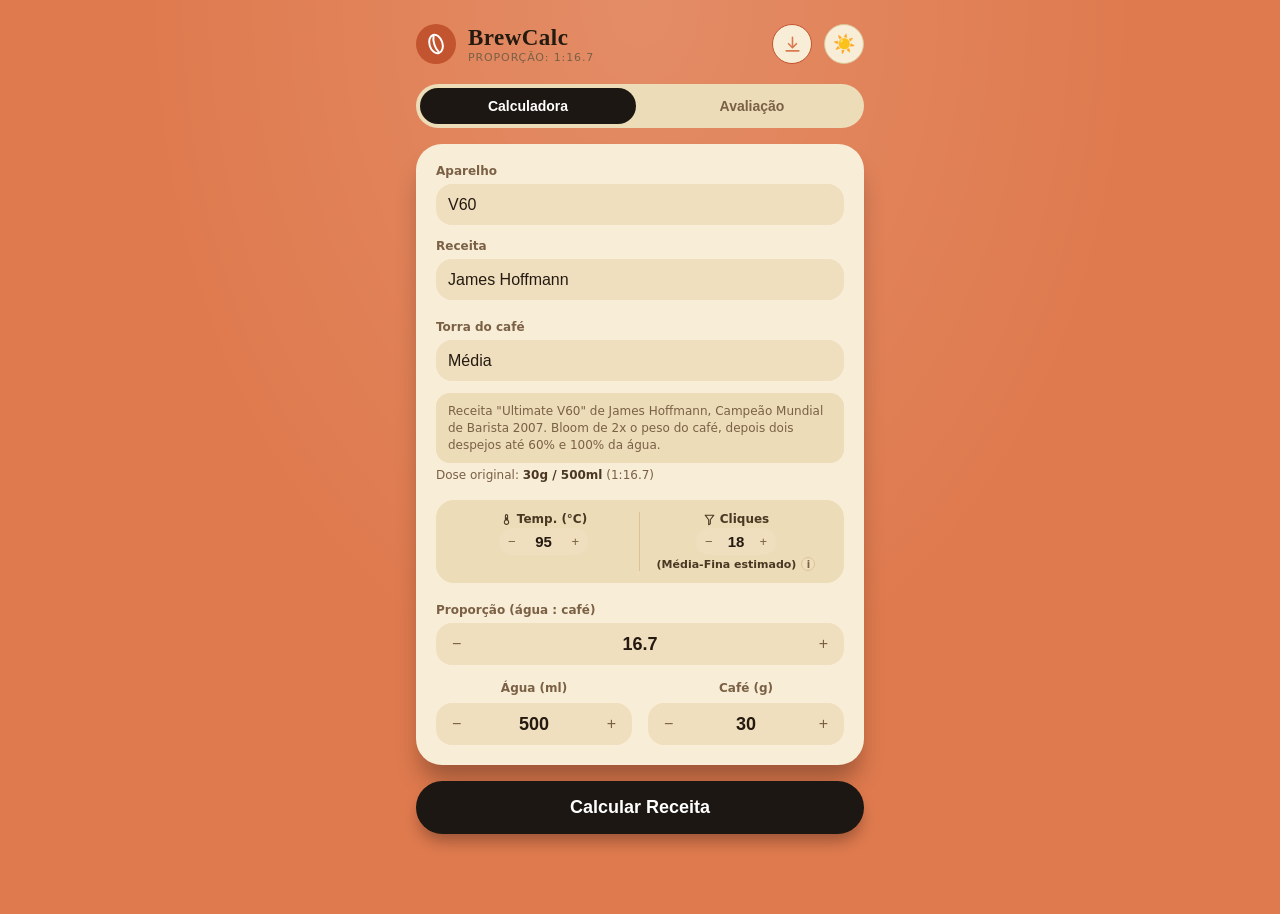
==== index.html @ 70222e9b "fix: restaura meta opcional e amplia a capacidade do QR - Meta em gramas volta a ser opcional nos pa" ====
<!DOCTYPE html>
<html lang="pt-BR">
<head>
    <meta charset="UTF-8">
    <meta name="viewport" content="width=device-width, initial-scale=1.0">
    <meta name="description" content="BrewCalc — calculadora de receitas de café coado com métodos e receitas de baristas campeões mundiais (V60, Chemex, Kalita Wave, Origami, Prensa Francesa, AeroPress).">
    <meta name="theme-color" content="#1b1410" id="theme-color-meta">
    <link rel="icon" href="data:image/svg+xml,%3Csvg xmlns='http://www.w3.org/2000/svg' viewBox='0 0 64 64'%3E%3Crect width='64' height='64' rx='14' fill='%232a1f18'/%3E%3Cg transform='rotate(-18 32 32)'%3E%3Cellipse cx='32' cy='32' rx='17' ry='25' fill='%23d9a441'/%3E%3Cpath d='M32 10c-6 9-6 33 0 44' stroke='%232a1f18' stroke-width='5' fill='none' stroke-linecap='round'/%3E%3C/g%3E%3C/svg%3E">
    <link rel="apple-touch-icon" href="icon-192.png">
    <link rel="manifest" href="manifest.webmanifest">
    <meta name="apple-mobile-web-app-capable" content="yes">
    <meta name="apple-mobile-web-app-status-bar-style" content="black-translucent">
    <meta name="apple-mobile-web-app-title" content="BrewCalc">
    <title>BrewCalc</title>
    <script>
        // Aplica o tema antes do primeiro paint, para evitar flash da cor errada
        (function () {
            try {
                var t = localStorage.getItem('brewcalc-theme');
                if (!t) t = (window.matchMedia && window.matchMedia('(prefers-color-scheme: light)').matches) ? 'light' : 'dark';
                document.documentElement.setAttribute('data-theme', t);
            } catch (e) { /* ignora — usa o tema escuro padrão do CSS */ }
        })();
    </script>
    <!-- Único recurso externo do app: contagem de acessos do GoatCounter (sem cookies,
         sem dados pessoais). É assíncrono e o app funciona normalmente se ele falhar ou
         for bloqueado. Para desligar a analytics, basta remover esta linha. -->
    <script data-goatcounter="https://fgovoni-brewcalc.goatcounter.com/count" async src="https://gc.zgo.at/count.js"></script>
    <style>
        :root {
            --bg: #1b1410;
            --card: #2a1f18;
            --field: #3a2b21;
            --panel: #221913;
            --border: #4d3a2c;
            --text: #f3e9dd;
            --muted: #a08b76;
            --muted-light: #d8c6b3;
            --blue: #d9a441;
            --blue-dark: #c1852c;
            --blue-darker: #a66f22;
            --blue-light: #e8be6e;
            --blue-lighter: #f0d29a;
            --red: #e0664a;
            --red-light: #ef8468;
            --stone: #7c6a56;
            --stone-light: #a8927e;
            --green: #7cae6f;
            --track: #4d3a2c;
            --glow: rgba(217, 164, 65, 0.08);
            color-scheme: dark;
        }

        html[data-theme="light"] {
            --bg: #df7a4e;
            --card: #f8edd6;
            --field: #efdfbf;
            --panel: #ecdcb8;
            --border: #ddc194;
            --text: #241a10;
            --muted: #7a6045;
            --muted-light: #4a3823;
            --blue: #c2542f;
            --blue-dark: #1c1712;
            --blue-darker: #0d0a07;
            --blue-light: #d97a4f;
            --blue-lighter: #e8a67d;
            --red: #b8402a;
            --red-light: #9c3320;
            --stone: #6b5a48;
            --stone-light: #8a7461;
            --green: #4f7a44;
            --track: #d0b183;
            --glow: rgba(255, 255, 255, 0.14);
            color-scheme: light;
        }

        * { box-sizing: border-box; }

        html { transition: background-color .2s ease; }

        body {
            margin: 0;
            background-color: var(--bg);
            background-image: radial-gradient(ellipse at top, var(--glow), transparent 55%);
            color: var(--text);
            font-family: system-ui, -apple-system, sans-serif;
            min-height: 100vh;
            display: flex;
            justify-content: center;
            padding: 16px;
            transition: background-color .2s ease, color .2s ease;
        }

        .card, select, .text-input, textarea, .field, input[type=number] {
            transition: background-color .2s ease, color .2s ease, border-color .2s ease;
        }

        .app { width: 100%; max-width: 448px; margin-top: 8px; padding-bottom: 40px; }

        .card {
            background: var(--card);
            padding: 20px;
            border-radius: 26px;
            box-shadow: 0 20px 25px -5px rgba(0,0,0,0.3);
            margin-bottom: 16px;
        }

        .app-header { display: flex; align-items: center; gap: 12px; margin-bottom: 20px; }
        .app-header-title { display: flex; align-items: center; gap: 12px; flex: 1; }
        .theme-toggle {
            width: 40px; height: 40px; border-radius: 50%; border: 1px solid var(--border);
            background: var(--card); color: var(--text); font-size: 18px; cursor: pointer;
            display: flex; align-items: center; justify-content: center; flex-shrink: 0;
            transition: background-color .2s ease, border-color .2s ease;
        }
        .theme-toggle:hover { background: var(--field); }
        .install-btn { border-color: var(--blue); color: var(--blue-light); }
        .install-btn svg { width: 19px; height: 19px; }
        .icon-badge { background: var(--blue); padding: 8px; border-radius: 50%; line-height: 0; flex-shrink: 0; }
        .icon-badge svg { width: 24px; height: 24px; color: #fff; }
        h1 {
            font-size: 23px; font-weight: 700; margin: 0;
            font-family: ui-serif, Georgia, 'Times New Roman', serif;
            letter-spacing: 0.02em;
        }

        .tabs { display: flex; gap: 8px; margin-bottom: 16px; background: var(--panel); padding: 4px; border-radius: 999px; }

        .brew-summary {
            background: var(--panel);
            border: 1px solid var(--border);
            border-radius: 18px;
            padding: 12px 14px;
            font-size: 13px;
            color: var(--muted-light);
            margin-bottom: 16px;
            line-height: 1.4;
        }
        .brew-summary b { color: var(--blue-light); }
        .tab-btn {
            flex: 1; padding: 10px; border: none; background: transparent; color: var(--muted);
            font-weight: 600; font-size: 14px; border-radius: 999px; cursor: pointer; transition: background-color .15s, color .15s;
        }
        .tab-btn.active { background: var(--blue-dark); color: #fff; }

        .text-input, textarea {
            width: 100%;
            padding: 12px;
            border-radius: 16px;
            background: var(--field);
            color: var(--text);
            border: none;
            outline: none;
            font-size: 15px;
            font-family: inherit;
            margin-bottom: 14px;
        }
        .text-input::placeholder, textarea::placeholder { color: var(--muted); }
        .text-input:focus-visible, textarea:focus-visible { box-shadow: 0 0 0 2px var(--blue); }

        .date-field-wrap { position: relative; }
        .date-native {
            color: transparent;
            cursor: pointer;
        }
        .date-native::-webkit-datetime-edit,
        .date-native::-webkit-datetime-edit-fields-wrapper,
        .date-native::-webkit-datetime-edit-text,
        .date-native::-webkit-datetime-edit-month-field,
        .date-native::-webkit-datetime-edit-day-field,
        .date-native::-webkit-datetime-edit-year-field { color: transparent; }
        .date-native::-webkit-calendar-picker-indicator { opacity: 1; cursor: pointer; }
        .date-display {
            position: absolute;
            left: 12px;
            top: 50%;
            transform: translateY(-50%);
            pointer-events: none;
            color: var(--text);
            font-size: 15px;
            font-weight: 500;
        }
        .date-display.placeholder { color: var(--muted); font-weight: 400; }

        .rating-row { margin-bottom: 18px; }
        .rating-row:last-child { margin-bottom: 4px; }
        .rating-row-header { display: flex; justify-content: space-between; margin-bottom: 6px; }
        .rating-row-header span:first-child { display: flex; align-items: center; gap: 8px; font-size: 14px; font-weight: 600; color: var(--muted-light); }
        .rating-icon { width: 17px; height: 17px; flex-shrink: 0; }
        .rating-value { font-size: 13px; font-weight: 700; color: var(--blue-light); }
        input[type=range].rating-slider::-webkit-slider-thumb { background: var(--blue-light); }
        input[type=range].rating-slider::-webkit-slider-runnable-track { background: linear-gradient(to right, var(--blue-light) var(--value, 50%), var(--track) var(--value, 50%)); }
        input[type=range].rating-slider::-moz-range-progress { background: var(--blue-light); }

        #share-canvas { width: 100%; border-radius: 12px; margin-bottom: 16px; background: var(--bg); }
        .share-actions { display: flex; gap: 10px; }
        .btn-secondary { margin-bottom: 0; }
        #ratio-text { font-size: 11px; color: var(--muted); margin: 0; text-transform: uppercase; letter-spacing: 0.08em; }

        .field-label-inline { display: block; font-size: 12px; font-weight: 600; margin-bottom: 6px; color: var(--muted); }

        .ratio-label-row { display: flex; align-items: baseline; justify-content: space-between; gap: 8px; }
        .ratio-official {
            background: transparent; border: none; padding: 0 0 6px; cursor: pointer;
            font-family: inherit; font-size: 12px; font-weight: 600; color: var(--blue-light);
            text-decoration: underline; text-underline-offset: 2px;
        }
        .ratio-official:hover { color: var(--blue-lighter); }
        #recipe-ref-dose {
            font-size: 12px; color: var(--muted); margin: -12px 0 16px; line-height: 1.4;
        }
        #recipe-ref-dose b { color: var(--muted-light); }

        select {
            width: 100%;
            padding: 12px;
            border-radius: 16px;
            background: var(--field);
            color: var(--text);
            border: none;
            outline: none;
            font-weight: 500;
            font-size: 16px;
            margin-bottom: 14px;
            appearance: none;
        }
        select:focus-visible { box-shadow: 0 0 0 2px var(--blue); }
        select:last-of-type { margin-bottom: 20px; }

        #recipe-note {
            font-size: 12px;
            color: var(--muted);
            background: var(--panel);
            padding: 10px 12px;
            border-radius: 14px;
            margin: -8px 0 16px;
            line-height: 1.4;
        }

        .info-box {
            display: flex;
            justify-content: space-between;
            font-size: 12px;
            color: var(--muted);
            background: var(--panel);
            padding: 12px;
            border-radius: 18px;
            margin-bottom: 20px;
        }
        .info-col { display: flex; flex-direction: column; align-items: center; width: 50%; }
        .info-label-row { display: flex; align-items: center; gap: 4px; justify-content: center; }
        .info-icon { width: 13px; height: 13px; flex-shrink: 0; }
        .info-col:first-child { border-right: 1px solid var(--border); }
        .info-col span:first-child { font-weight: 700; color: var(--muted-light); }
        .clicks-ref-wrap { display: flex; align-items: center; justify-content: center; gap: 5px; margin-top: 2px; }
        .clicks-ref { font-size: 11px; color: var(--muted-light); font-weight: 500; }

        .clicks-info { position: relative; }
        .clicks-info summary {
            list-style: none;
            width: 14px; height: 14px;
            border-radius: 50%;
            background: var(--field);
            color: var(--muted);
            border: 1px solid var(--border);
            font-size: 10px;
            font-weight: 700;
            display: flex; align-items: center; justify-content: center;
            cursor: pointer;
        }
        .clicks-info summary::-webkit-details-marker { display: none; }
        .clicks-info summary::marker { content: ""; }
        .clicks-info[open] summary { background: var(--blue); color: #fff; border-color: var(--blue); }
        .clicks-info .popover {
            position: absolute;
            bottom: 22px;
            left: 50%;
            transform: translateX(-50%);
            background: var(--card);
            color: var(--text);
            border: 1px solid var(--border);
            padding: 8px 10px;
            border-radius: 8px;
            font-size: 11px;
            line-height: 1.4;
            width: 170px;
            text-align: left;
            box-shadow: 0 4px 12px rgba(0,0,0,0.4);
            z-index: 20;
        }

        .field-grid { display: grid; grid-template-columns: 1fr 1fr; gap: 16px; }
        .field-label { display: block; font-size: 12px; font-weight: 600; margin-bottom: 8px; color: var(--muted); text-align: center; }
        .stepper { display: flex; align-items: center; background: var(--field); border-radius: 16px; overflow: hidden; }
        .stepper button {
            padding: 12px 16px; color: var(--muted); background: transparent; border: none;
            font-size: 16px; cursor: pointer; transition: background-color .15s, color .15s;
        }
        .stepper button:hover { color: var(--text); }
        .stepper button:active { background: var(--border); }
        .stepper input {
            width: 100%; background: transparent; color: var(--text); border: none; outline: none;
            text-align: center; font-weight: 700; font-size: 18px; padding: 0;
        }
        .stepper input::-webkit-inner-spin-button,
        .stepper input::-webkit-outer-spin-button { -webkit-appearance: none; }

        .mini-stepper {
            display: flex; align-items: center; background: var(--field);
            border-radius: 14px; overflow: hidden; margin-top: 2px;
        }
        .mini-stepper button {
            padding: 6px 9px; color: var(--muted); background: transparent; border: none;
            font-size: 13px; cursor: pointer; flex-shrink: 0;
        }
        .mini-stepper button:hover { color: var(--text); }
        .mini-stepper input {
            width: 100%; background: transparent; color: var(--text); border: none; outline: none;
            text-align: center; font-weight: 700; font-size: 15px; padding: 0;
        }
        .mini-stepper input::-webkit-inner-spin-button,
        .mini-stepper input::-webkit-outer-spin-button { -webkit-appearance: none; }

        .hidden { display: none !important; }
        #kasuya-controls { margin-bottom: 16px; }
        #kasuya-controls .card { margin-bottom: 16px; }
        #kasuya-controls .card:last-child { margin-bottom: 0; }

        .slider-header { display: flex; align-items: center; gap: 12px; margin-bottom: 16px; }
        .slider-header .icon-badge { padding: 8px; border-radius: 50%; }
        .slider-header .icon-badge svg { width: 20px; height: 20px; }
        .bg-red { background: var(--red); }
        .bg-stone { background: var(--stone); }
        h2 { font-size: 14px; font-weight: 700; margin: 0; }
        .slider-value-red { font-size: 12px; color: var(--red-light); margin: 0; }
        .slider-value-stone { font-size: 12px; color: var(--stone-light); margin: 0; }
        .slider-hint { font-size: 12px; color: var(--muted); text-align: center; padding: 0 16px; margin: 0; }

        input[type=range] {
            -webkit-appearance: none;
            appearance: none;
            width: 100%;
            background: transparent;
            margin-bottom: 16px;
            display: block;
        }
        input[type=range]::-webkit-slider-thumb {
            -webkit-appearance: none;
            height: 20px; width: 20px; border-radius: 50%;
            background: #ffffff; cursor: pointer; margin-top: -8px;
            box-shadow: 0 2px 6px rgba(0,0,0,0.3);
        }
        input[type=range]::-webkit-slider-runnable-track {
            width: 100%; height: 4px; cursor: pointer;
            background: var(--track); border-radius: 2px;
        }
        input[type=range]::-moz-range-thumb {
            height: 20px; width: 20px; border: none; border-radius: 50%;
            background: #ffffff; cursor: pointer; box-shadow: 0 2px 6px rgba(0,0,0,0.3);
        }
        input[type=range]::-moz-range-track { width: 100%; height: 4px; background: var(--track); border-radius: 2px; }
        input[type=range]::-moz-range-progress { height: 4px; border-radius: 2px; }

        #balance-slider::-webkit-slider-thumb { background: var(--red); }
        #balance-slider::-webkit-slider-runnable-track { background: linear-gradient(to right, var(--red) var(--value, 50%), var(--track) var(--value, 50%)); }
        #balance-slider::-moz-range-progress { background: var(--red); }

        #strength-slider::-webkit-slider-thumb { background: var(--stone-light); }
        #strength-slider::-webkit-slider-runnable-track { background: linear-gradient(to right, var(--stone-light) var(--value, 66%), var(--track) var(--value, 66%)); }
        #strength-slider::-moz-range-progress { background: var(--stone-light); }

        input:focus-visible, select:focus-visible, button:focus-visible {
            outline: 2px solid var(--blue-light);
            outline-offset: 2px;
        }

        .btn-primary {
            width: 100%; background: var(--blue-dark); color: #fff; font-weight: 700;
            padding: 16px; border-radius: 999px; border: none; box-shadow: 0 10px 15px -3px rgba(0,0,0,0.3);
            font-size: 18px; margin-bottom: 24px; cursor: pointer; transition: background-color .15s;
        }
        .btn-primary:hover { background: var(--blue); }
        .btn-primary:active { background: var(--blue-darker); }
        .btn-primary:disabled { opacity: 0.6; cursor: not-allowed; }

        #form-error { color: var(--red-light); font-size: 14px; text-align: center; margin: 0 0 16px; }

        .recipe-header {
            display: flex; align-items: center; justify-content: space-between;
            margin-bottom: 16px; border-bottom: 1px solid var(--border); padding-bottom: 8px;
        }
        .recipe-header h2 { color: var(--muted-light); text-transform: uppercase; letter-spacing: 0.05em; }

        .timer-panel {
            text-align: center;
            background: var(--panel);
            border-radius: 18px;
            padding: 18px;
            margin-bottom: 16px;
        }
        .timer-display {
            font-family: ui-monospace, SFMono-Regular, Menlo, monospace;
            font-size: 44px;
            font-weight: 700;
            color: var(--blue-light);
            line-height: 1;
        }
        .timer-next-hint { font-size: 12px; color: var(--muted); margin: 8px 0 14px; min-height: 16px; }
        .timer-controls { display: flex; gap: 10px; }
        .timer-controls button { flex: 1; margin-bottom: 0; }
        .btn-timer-reset { background: var(--field) !important; color: var(--text) !important; box-shadow: none !important; }
        .btn-timer-reset:hover { background: var(--border) !important; }

        .step.step-active {
            border-left-color: var(--blue-light);
            background: color-mix(in srgb, var(--blue) 18%, var(--field));
        }
        .copy-btn {
            font-size: 12px; color: var(--blue-light); background: transparent; border: none;
            font-weight: 600; cursor: pointer; padding: 4px;
        }
        .copy-btn:hover { color: var(--blue-lighter); }

        .custom-recipe-actions { display: flex; gap: 16px; margin: -8px 0 16px; }
        .custom-recipe-delete { color: var(--red-light) !important; }
        .custom-recipe-delete:hover { color: var(--red) !important; }

        .custom-step-row {
            background: var(--panel);
            border-radius: 16px;
            padding: 12px;
            margin-bottom: 10px;
        }
        .custom-step-header {
            display: flex; justify-content: space-between; align-items: center;
            margin-bottom: 8px; font-size: 13px; color: var(--muted-light); font-weight: 600;
        }
        .custom-step-header button {
            background: transparent; border: none; color: var(--red-light);
            font-size: 12px; font-weight: 600; cursor: pointer; padding: 2px 4px;
        }
        .custom-step-header button:hover { color: var(--red); }
        .add-step-btn { display: block; margin: 4px 0 16px; }
        #custom-recipe-error { color: var(--red-light); font-size: 13px; margin-bottom: 12px; }
        .builder-actions { display: flex; gap: 10px; }
        .builder-actions button { flex: 1; }
        .builder-actions .btn-secondary {
            background: var(--field) !important; color: var(--text) !important; box-shadow: none !important;
        }

        .import-overlay {
            position: fixed; inset: 0; background: rgba(0,0,0,0.65); z-index: 100;
            display: flex; align-items: center; justify-content: center; padding: 20px;
        }
        .import-dialog { max-width: 380px; margin: 0; width: 100%; }
        .import-dialog h2 { margin-bottom: 10px; }
        #import-recipe-desc, .dialog-desc {
            font-size: 14px; color: var(--muted-light); margin-bottom: 20px; line-height: 1.5;
            overflow-wrap: anywhere;
        }
        .import-dialog .builder-actions button { margin-bottom: 0; }

        #steps { display: flex; flex-direction: column; gap: 12px; }
        .step {
            display: flex; align-items: flex-start; background: var(--field); padding: 12px;
            border-radius: 12px; box-shadow: 0 1px 2px rgba(0,0,0,0.2); font-size: 14px;
            border-left: 4px solid var(--blue);
        }
        .step-time { font-family: ui-monospace, SFMono-Regular, Menlo, monospace; color: var(--blue-light); font-weight: 700; width: 48px; padding-top: 2px; flex-shrink: 0; }
        .step-desc { text-align: left; flex: 1; margin-left: 12px; color: var(--text); line-height: 1.4; }
    </style>
</head>
<body>
    <div class="app">

        <div class="app-header">
            <div class="app-header-title">
                <div class="icon-badge">
                    <svg fill="none" stroke="currentColor" stroke-width="2" stroke-linecap="round" stroke-linejoin="round" viewBox="0 0 24 24"><ellipse cx="12" cy="12" rx="6.5" ry="9.5" transform="rotate(-18 12 12)"></ellipse><path d="M12 4.2c-2.3 3.4-2.3 12.2 0 15.6" transform="rotate(-18 12 12)"></path></svg>
                </div>
                <div>
                    <h1>BrewCalc</h1>
                    <p id="ratio-text">Proporção: 1:17</p>
                </div>
            </div>
            <button type="button" class="theme-toggle install-btn hidden" id="install-btn" aria-label="Instalar o BrewCalc no aparelho" title="Instalar o app" onclick="onInstallClick()">
                <svg viewBox="0 0 24 24" fill="none" stroke="currentColor" stroke-width="2" stroke-linecap="round" stroke-linejoin="round"><path d="M12 3v12"></path><path d="M7 11l5 5 5-5"></path><path d="M4 20h16"></path></svg>
            </button>
            <button type="button" class="theme-toggle" id="theme-toggle" aria-label="Alternar tema claro/escuro" onclick="toggleTheme()">🌙</button>
        </div>

        <div class="tabs" role="tablist">
            <button type="button" class="tab-btn active" id="tab-btn-calc" role="tab" aria-selected="true" aria-controls="tab-calc" onclick="switchTab('calc')">Calculadora</button>
            <button type="button" class="tab-btn" id="tab-btn-review" role="tab" aria-selected="false" aria-controls="tab-review" onclick="switchTab('review')">Avaliação</button>
        </div>

        <div id="tab-calc" role="tabpanel" aria-labelledby="tab-btn-calc">

        <div class="card">
            <label for="device" class="field-label-inline">Aparelho</label>
            <select id="device" aria-label="Aparelho de preparo" onchange="onDeviceChange()">
                <option value="v60">V60</option>
                <option value="chemex">Chemex</option>
                <option value="kalita">Kalita Wave</option>
                <option value="origami">Origami</option>
                <option value="frenchpress">Prensa Francesa</option>
                <option value="aeropress">AeroPress</option>
            </select>

            <label for="recipe" class="field-label-inline">Receita</label>
            <select id="recipe" aria-label="Receita / barista" onchange="onRecipeSelectChange()"></select>

            <div id="custom-recipe-actions" class="hidden custom-recipe-actions">
                <button type="button" class="copy-btn" onclick="editCustomRecipe()">✏️ Editar receita</button>
                <button type="button" class="copy-btn custom-recipe-delete" onclick="deleteCustomRecipe()">🗑️ Excluir receita</button>
            </div>

            <div id="official-recipe-fields">
            <label for="roast" class="field-label-inline">Torra do café</label>
            <select id="roast" aria-label="Nível de torra" onchange="update('roast')">
                <option value="light">Clara</option>
                <option value="medium" selected>Média</option>
                <option value="dark">Escura</option>
            </select>

            <p id="recipe-note"></p>
            <p id="recipe-ref-dose"></p>

            <div class="info-box">
                <div class="info-col">
                    <span class="info-label-row"><svg class="info-icon" fill="none" stroke="currentColor" stroke-width="2" stroke-linecap="round" stroke-linejoin="round" viewBox="0 0 24 24"><path d="M10 13.5V5a2 2 0 114 0v8.5a4 4 0 11-4 0z"></path><path d="M12 9v4"></path></svg>Temp. (°C)</span>
                    <div class="mini-stepper">
                        <button type="button" aria-label="Diminuir temperatura em 1°C" onclick="adjustTemp(-1)">−</button>
                        <input type="number" id="temp-input" min="60" max="100" step="1" inputmode="numeric" value="95" oninput="saveSettings()">
                        <button type="button" aria-label="Aumentar temperatura em 1°C" onclick="adjustTemp(1)">+</button>
                    </div>
                </div>
                <div class="info-col">
                    <span class="info-label-row"><svg class="info-icon" fill="none" stroke="currentColor" stroke-width="2" stroke-linecap="round" stroke-linejoin="round" viewBox="0 0 24 24"><path d="M4 4h16l-6.5 8.5V20l-3 1.5v-9L4 4z"></path></svg>Cliques</span>
                    <div class="mini-stepper">
                        <button type="button" aria-label="Diminuir cliques" onclick="adjustClicks(-1)">−</button>
                        <input type="number" id="clicks-input" min="5" max="35" step="1" inputmode="numeric" value="18" oninput="onClicksInput()">
                        <button type="button" aria-label="Aumentar cliques" onclick="adjustClicks(1)">+</button>
                    </div>
                    <div class="clicks-ref-wrap">
                        <span id="grind-derived" class="clicks-ref">(Média-Fina)</span>
                        <details class="clicks-info">
                            <summary aria-label="Sobre a referência de cliques">i</summary>
                            <div class="popover">Referência calibrada para o moedor <b>Timemore C2</b> — outros moedores variam. A moagem entre parênteses é calculada a partir do número de cliques; ajuste livremente.</div>
                        </details>
                    </div>
                </div>
            </div>

            <div class="ratio-label-row">
                <label for="ratio-input" class="field-label-inline">Proporção (água : café)</label>
                <button type="button" id="ratio-official-btn" class="ratio-official hidden" onclick="restoreOfficialRatio()"></button>
            </div>
            <div class="stepper" style="margin-bottom:16px;">
                <button type="button" aria-label="Diminuir proporção em 0,5" onclick="adjustRatio(-0.5)">−</button>
                <input type="number" id="ratio-input" min="5" max="25" step="0.1" inputmode="decimal" value="16.7" oninput="onRatioInput()" onchange="onRatioCommit()">
                <button type="button" aria-label="Aumentar proporção em 0,5" onclick="adjustRatio(0.5)">+</button>
            </div>

            <div class="field-grid">
                <div>
                    <label for="water" class="field-label">Água (ml)</label>
                    <div class="stepper">
                        <button type="button" aria-label="Diminuir água em 10ml" onclick="adjust('water', -10)">−</button>
                        <input type="number" id="water" min="0" step="1" inputmode="numeric" value="500" oninput="update('water')">
                        <button type="button" aria-label="Aumentar água em 10ml" onclick="adjust('water', 10)">+</button>
                    </div>
                </div>
                <div>
                    <label for="coffee" class="field-label">Café (g)</label>
                    <div class="stepper">
                        <button type="button" aria-label="Diminuir café em 1g" onclick="adjust('coffee', -1)">−</button>
                        <input type="number" id="coffee" min="0" step="0.1" inputmode="decimal" value="30" oninput="update('coffee')">
                        <button type="button" aria-label="Aumentar café em 1g" onclick="adjust('coffee', 1)">+</button>
                    </div>
                </div>
            </div>
            </div>
        </div>

        <div id="recipe-builder-card" class="card hidden">
            <h2 style="margin-bottom:16px;">Criar minha receita</h2>

            <label for="custom-name" class="field-label-inline">Nome da receita</label>
            <input type="text" id="custom-name" class="text-input" placeholder="ex: Meu método de sábado">

            <div class="field-grid" style="margin-bottom:14px;">
                <div>
                    <label for="custom-ref-coffee" class="field-label-inline">Café de referência (g)</label>
                    <input type="number" id="custom-ref-coffee" class="text-input" value="30" min="1" step="0.1" style="margin-bottom:0;">
                </div>
                <div>
                    <label for="custom-ref-water" class="field-label-inline">Água de referência (ml)</label>
                    <input type="number" id="custom-ref-water" class="text-input" value="500" min="1" step="1" style="margin-bottom:0;">
                </div>
            </div>

            <div class="field-grid" style="margin-bottom:14px;">
                <div>
                    <label for="custom-clicks" class="field-label-inline">Cliques do moedor</label>
                    <input type="number" id="custom-clicks" class="text-input" value="18" min="5" max="35" step="1" inputmode="numeric" oninput="onCustomClicksInput()" style="margin-bottom:0;">
                    <span id="custom-grind-derived" class="clicks-ref">(Média-Fina)</span>
                </div>
                <div>
                    <label for="custom-temp" class="field-label-inline">Temperatura (°C)</label>
                    <input type="number" id="custom-temp" class="text-input" value="93" min="60" max="100" step="1" style="margin-bottom:0;">
                </div>
            </div>

            <label class="field-label-inline">Passos do despejo</label>
            <div id="custom-steps-list"></div>
            <button type="button" class="copy-btn add-step-btn" onclick="addCustomStepRow()">+ Adicionar passo</button>

            <p id="custom-recipe-error" class="hidden" role="alert"></p>

            <div class="builder-actions">
                <button type="button" class="btn-primary btn-secondary" onclick="cancelCustomRecipeBuilder()">Cancelar</button>
                <button type="button" class="btn-primary" style="margin-bottom:0;" onclick="saveCustomRecipe()">Salvar receita</button>
            </div>
        </div>

        <div id="kasuya-controls" class="hidden">
            <div class="card">
                <div class="slider-header">
                    <div class="icon-badge bg-red">
                        <svg fill="none" stroke="currentColor" viewBox="0 0 24 24"><path stroke-linecap="round" stroke-linejoin="round" stroke-width="2" d="M12 3v18M7 21h10M5 7h6m-6 0l-2.5 6a2.75 2.75 0 005.5 0L5 7zm14 0h-6m6 0l2.5 6a2.75 2.75 0 01-5.5 0L19 7z"></path></svg>
                    </div>
                    <div>
                        <h2>40% - Balanço</h2>
                        <p id="balance-label" class="slider-value-red">Equilibrado</p>
                    </div>
                </div>
                <input type="range" id="balance-slider" min="1" max="5" value="3" oninput="updateSliders(); clearRecipe();">
                <p class="slider-hint">Os dois primeiros despejos decidem o balanço entre doçura e acidez.</p>
            </div>

            <div class="card">
                <div class="slider-header">
                    <div class="icon-badge bg-stone">
                        <svg fill="none" stroke="currentColor" viewBox="0 0 24 24"><path stroke-linecap="round" stroke-linejoin="round" stroke-width="2" d="M12 21c3.5 0 6-2.5 6-6 0-3-2-5-3-7-.5 2-1.5 3-3 3-1 0-1.5-1-1.5-2.5C8 10 6 13 6 15c0 3.5 2.5 6 6 6z"></path></svg>
                    </div>
                    <div>
                        <h2>60% - Força</h2>
                        <p id="strength-label" class="slider-value-stone">Padrão</p>
                    </div>
                </div>
                <input type="range" id="strength-slider" min="1" max="4" value="3" oninput="updateSliders(); clearRecipe();">
                <p class="slider-hint">O restante dos despejos decide a força (extração) do café.</p>
            </div>
        </div>

        <button type="button" id="generate-btn" class="btn-primary" onclick="generateRecipe()">Calcular Receita</button>

        <p id="form-error" class="hidden" role="alert"></p>

        <div id="recipe-container" class="hidden card">
            <div class="recipe-header">
                <h2>Instruções de Despejo</h2>
                <button type="button" onclick="copyRecipe()" aria-label="Copiar receita" class="copy-btn">Copiar</button>
            </div>

            <div id="timer-panel" class="timer-panel hidden">
                <div id="timer-display" class="timer-display">0:00</div>
                <div id="timer-next-hint" class="timer-next-hint">Toque em Iniciar para começar</div>
                <div class="timer-controls">
                    <button type="button" id="timer-start-btn" class="btn-primary btn-secondary" onclick="toggleTimer()">Iniciar</button>
                    <button type="button" class="btn-primary btn-secondary btn-timer-reset" onclick="resetTimer()">Zerar</button>
                </div>
            </div>

            <div id="steps" aria-live="polite"></div>
        </div>

        </div>

        <div id="tab-review" role="tabpanel" aria-labelledby="tab-btn-review" class="hidden">

            <div class="brew-summary" id="brew-summary">Preparado com: —</div>

            <div class="card">
                <label for="coffee-name" class="field-label-inline">Nome do café</label>
                <input type="text" id="coffee-name" class="text-input" placeholder="ex: Sítio Vista Alegre">

                <label for="roastery-name" class="field-label-inline">Nome da torrefação</label>
                <input type="text" id="roastery-name" class="text-input" placeholder="ex: Coffee Lab">

                <div class="field-grid" style="margin-bottom:14px;">
                    <div>
                        <label for="roast-date" class="field-label-inline">Data da torra</label>
                        <div class="date-field-wrap">
                            <input type="date" id="roast-date" class="text-input date-native" style="margin-bottom:0;" oninput="onRoastDateChange()">
                            <span class="date-display placeholder" id="roast-date-display">dd/mm/aaaa</span>
                        </div>
                    </div>
                    <div>
                        <label for="region" class="field-label-inline">Região</label>
                        <input type="text" id="region" class="text-input" placeholder="ex: Sul de Minas" style="margin-bottom:0;">
                    </div>
                </div>

                <div class="field-grid" style="margin-bottom:14px;">
                    <div>
                        <label for="review-roast" class="field-label-inline">Nível da torra</label>
                        <select id="review-roast" aria-label="Nível da torra">
                            <option value="Clara">Clara</option>
                            <option value="Média" selected>Média</option>
                            <option value="Escura">Escura</option>
                        </select>
                    </div>
                    <div>
                        <label for="review-process" class="field-label-inline">Processo</label>
                        <select id="review-process" aria-label="Processo do café">
                            <option value="Natural">Natural</option>
                            <option value="Lavado">Lavado</option>
                            <option value="Honey">Honey</option>
                            <option value="Fermentado">Fermentado</option>
                            <option value="Outro">Outro</option>
                        </select>
                    </div>
                </div>

                <label for="variety" class="field-label-inline">Espécie / Variedade</label>
                <input type="text" id="variety" class="text-input" placeholder="ex: Arábica - Catuaí Amarelo">

                <div class="field-grid" style="margin-bottom:14px;">
                    <div>
                        <label for="review-temp" class="field-label-inline">Temperatura da água (°C)</label>
                        <input type="number" id="review-temp" class="text-input" placeholder="ex: 93" inputmode="decimal" step="1">
                    </div>
                    <div>
                        <label for="review-grind" class="field-label-inline">Nível de moagem</label>
                        <select id="review-grind" aria-label="Nível de moagem" style="margin-bottom:8px;">
                            <option value="Fina">Fina</option>
                            <option value="Média-Fina" selected>Média-Fina</option>
                            <option value="Média">Média</option>
                            <option value="Média-Grossa">Média-Grossa</option>
                            <option value="Grossa">Grossa</option>
                        </select>
                        <div class="mini-stepper">
                            <button type="button" aria-label="Diminuir cliques" onclick="adjustReviewClicks(-1)">−</button>
                            <input type="number" id="review-clicks" min="5" max="35" step="1" inputmode="numeric" placeholder="cliques" oninput="onReviewClicksInput()">
                            <button type="button" aria-label="Aumentar cliques" onclick="adjustReviewClicks(1)">+</button>
                        </div>
                    </div>
                </div>

                <label for="review-notes" class="field-label-inline">Notas Sensoriais</label>
                <textarea id="review-notes" class="text-input" rows="3" placeholder="ex: chocolate, caramelo, frutas vermelhas" style="margin-bottom:4px; resize:vertical;"></textarea>
            </div>

            <div class="card">
                <h2 style="margin-bottom:16px;">Avaliação Sensorial</h2>
                <div id="rating-sliders"></div>
            </div>

            <button type="button" class="btn-primary" onclick="generateShareImage()">Gerar Imagem</button>

            <div id="share-preview" class="hidden card">
                <div class="recipe-header">
                    <h2>Imagem para Stories</h2>
                </div>
                <canvas id="share-canvas" width="1080" height="1920"></canvas>
                <div class="share-actions">
                    <button type="button" class="btn-primary btn-secondary" id="download-btn" onclick="downloadShareImage()">Baixar imagem</button>
                    <button type="button" class="btn-primary btn-secondary hidden" id="share-btn" onclick="shareImage()">Compartilhar</button>
                </div>
            </div>

        </div>
    </div>

    <div id="install-help-overlay" class="import-overlay hidden" role="dialog" aria-modal="true" aria-labelledby="install-help-title">
        <div class="card import-dialog">
            <h2 id="install-help-title"></h2>
            <p id="install-help-desc" class="dialog-desc"></p>
            <div class="builder-actions">
                <button type="button" class="btn-primary" id="install-help-ok" onclick="fecharAjudaInstalacao()">Entendi</button>
            </div>
        </div>
    </div>

    <div id="import-overlay" class="import-overlay hidden" role="dialog" aria-modal="true" aria-labelledby="import-title">
        <div class="card import-dialog">
            <h2 id="import-title">⭐ Importar receita?</h2>
            <p id="import-recipe-desc" class="dialog-desc"></p>
            <div class="builder-actions">
                <button type="button" class="btn-primary btn-secondary" onclick="dismissImport()">Ignorar</button>
                <button type="button" class="btn-primary" id="import-confirm-btn" onclick="confirmImport()">Importar</button>
            </div>
        </div>
    </div>

    <script>
        // Nomes de receita e descrições de passo podem vir de um link compartilhado, ou
        // seja, são texto controlado por terceiros. Sempre escapar antes de montar HTML.
        function escapeHtml(str) {
            return String(str)
                .replace(/&/g, '&amp;')
                .replace(/</g, '&lt;')
                .replace(/>/g, '&gt;')
                .replace(/"/g, '&quot;')
                .replace(/'/g, '&#39;');
        }

        // Faixa de cliques (referência Timemore C2) por nível de moagem — usada para
        // derivar automaticamente o nome da moagem a partir do número de cliques.
        function clicksToGrindLevel(clicks) {
            const c = parseFloat(clicks);
            if (isNaN(c)) return '—';
            if (c < 14) return 'Fina';
            if (c < 19) return 'Média-Fina';
            if (c < 23) return 'Média';
            if (c < 27) return 'Média-Grossa';
            return 'Grossa';
        }

        function getDefaultClicks(recipe, roast) {
            if (recipe.clicksByRoast) return recipe.clicksByRoast[roast];
            if (recipe.clicksDefault) return recipe.clicksDefault;
            return 18;
        }

        // Temperatura como dado estruturado, não como string de exibição. Antes, uma
        // receita que especificava "90°C - 95°C" tinha o número extraído por regex e o
        // app ficava sempre com o limite inferior, escondendo a faixa do autor.
        // Retorna { value, label, adjusted }:
        //   value    — número que alimenta o campo
        //   label    — o que a receita de fato especifica (pode ser faixa)
        //   adjusted — true quando o valor é ajuste do app por torra, não número do autor
        function getRecipeTemp(recipe, roast) {
            const spec = recipe.tempByRoast && recipe.tempByRoast[roast];
            if (spec !== undefined) {
                if (Array.isArray(spec)) return { value: spec[0], label: `${spec[0]}–${spec[1]}°C`, adjusted: false };
                return { value: spec, label: `${spec}°C`, adjusted: false };
            }
            if (recipe.tempBase !== undefined) {
                if (roast === 'light') {
                    const v = Math.min(99, recipe.tempBase + 3);
                    return { value: v, label: `${v}°C`, adjusted: true };
                }
                if (roast === 'dark') {
                    const v = Math.max(78, recipe.tempBase - 5);
                    return { value: v, label: `${v}°C`, adjusted: true };
                }
                return { value: recipe.tempBase, label: `${recipe.tempBase}°C`, adjusted: false };
            }
            return { value: 92, label: '92°C', adjusted: true };
        }

        function getDefaultTemp(recipe, roast) {
            return getRecipeTemp(recipe, roast).value;
        }

        function getActiveClicks(recipe, roast) {
            const val = parseInt(document.getElementById('clicks-input').value);
            return (!isNaN(val) && val > 0) ? val : getDefaultClicks(recipe, roast);
        }

        function getActiveTemp(recipe, roast) {
            const val = parseInt(document.getElementById('temp-input').value);
            return (!isNaN(val) && val > 0) ? val : getDefaultTemp(recipe, roast);
        }

        function adjustClicks(amount) {
            const input = document.getElementById('clicks-input');
            const current = parseInt(input.value);
            input.value = clampToInput(input, (isNaN(current) ? 18 : current) + amount);
            onClicksInput();
            saveSettings();
        }

        function adjustTemp(amount) {
            const input = document.getElementById('temp-input');
            const current = parseInt(input.value);
            input.value = clampToInput(input, (isNaN(current) ? 92 : current) + amount);
            saveSettings();
        }

        function onClicksInput() {
            document.getElementById('grind-derived').textContent = `(${clicksToGrindLevel(document.getElementById('clicks-input').value)})`;
            saveSettings();
        }

        // ---------- Gerador de QR Code (embutido, sem dependências externas) ----------
        // Implementação enxuta baseada no algoritmo público de QR Code (modo Byte,
        // versões 1 a 10, nível de correção L) — suficiente para URLs curtas como
        // as usadas para compartilhar receitas customizadas.
        var qrcode = (function () {
            var QRMode = { MODE_8BIT_BYTE: 1 << 2 };
            var QRErrorCorrectionLevel = { L: 1, M: 0, Q: 3, H: 2 };
            var QRMaskPattern = { P0: 0, P1: 1, P2: 2, P3: 3, P4: 4, P5: 5, P6: 6, P7: 7 };

            // Centros dos padrões de alinhamento por versão (1 a 20)
            var PATTERN_POSITION_TABLE = [
                [], [6, 18], [6, 22], [6, 26], [6, 30], [6, 34],
                [6, 22, 38], [6, 24, 42], [6, 26, 46], [6, 28, 50],
                [6, 30, 54], [6, 32, 58], [6, 34, 62], [6, 26, 46, 66], [6, 26, 48, 70],
                [6, 26, 50, 74], [6, 30, 54, 78], [6, 30, 56, 82], [6, 30, 58, 86], [6, 34, 62, 90]
            ];
            var G15 = (1 << 10) | (1 << 8) | (1 << 5) | (1 << 4) | (1 << 2) | (1 << 1) | (1 << 0);
            var G18 = (1 << 12) | (1 << 11) | (1 << 10) | (1 << 9) | (1 << 8) | (1 << 5) | (1 << 2) | (1 << 0);
            var G15_MASK = (1 << 14) | (1 << 12) | (1 << 10) | (1 << 4) | (1 << 1);

            function getBCHDigit(data) {
                var digit = 0;
                while (data !== 0) { digit += 1; data >>>= 1; }
                return digit;
            }

            var QRUtil = {
                getBCHTypeInfo: function (data) {
                    var d = data << 10;
                    while (getBCHDigit(d) - getBCHDigit(G15) >= 0) d ^= (G15 << (getBCHDigit(d) - getBCHDigit(G15)));
                    return ((data << 10) | d) ^ G15_MASK;
                },
                getBCHTypeNumber: function (data) {
                    var d = data << 12;
                    while (getBCHDigit(d) - getBCHDigit(G18) >= 0) d ^= (G18 << (getBCHDigit(d) - getBCHDigit(G18)));
                    return (data << 12) | d;
                },
                getPatternPosition: function (typeNumber) { return PATTERN_POSITION_TABLE[typeNumber - 1]; },
                getMaskFunction: function (maskPattern) {
                    switch (maskPattern) {
                        case QRMaskPattern.P0: return function (i, j) { return (i + j) % 2 === 0; };
                        case QRMaskPattern.P1: return function (i, j) { return i % 2 === 0; };
                        case QRMaskPattern.P2: return function (i, j) { return j % 3 === 0; };
                        case QRMaskPattern.P3: return function (i, j) { return (i + j) % 3 === 0; };
                        case QRMaskPattern.P4: return function (i, j) { return (Math.floor(i / 2) + Math.floor(j / 3)) % 2 === 0; };
                        case QRMaskPattern.P5: return function (i, j) { return (i * j) % 2 + (i * j) % 3 === 0; };
                        case QRMaskPattern.P6: return function (i, j) { return ((i * j) % 2 + (i * j) % 3) % 2 === 0; };
                        case QRMaskPattern.P7: return function (i, j) { return ((i * j) % 3 + (i + j) % 2) % 2 === 0; };
                        default: throw new Error('maskPattern:' + maskPattern);
                    }
                },
                getErrorCorrectPolynomial: function (errorCorrectLength) {
                    var a = qrPolynomial([1], 0);
                    for (var i = 0; i < errorCorrectLength; i += 1) a = a.multiply(qrPolynomial([1, QRMath.gexp(i)], 0));
                    return a;
                },
                getLengthInBits: function (typeNumber) { return typeNumber < 10 ? 8 : 16; }, // modo Byte: 8 bits (v1–9) ou 16 bits (v10+)
                getLostPoint: function (qrCode) {
                    var moduleCount = qrCode.getModuleCount();
                    var lostPoint = 0;
                    for (var row = 0; row < moduleCount; row += 1) {
                        for (var col = 0; col < moduleCount; col += 1) {
                            var sameCount = 0;
                            var dark = qrCode.isDark(row, col);
                            for (var r = -1; r <= 1; r += 1) {
                                if (row + r < 0 || moduleCount <= row + r) continue;
                                for (var c = -1; c <= 1; c += 1) {
                                    if (col + c < 0 || moduleCount <= col + c) continue;
                                    if (r === 0 && c === 0) continue;
                                    if (dark === qrCode.isDark(row + r, col + c)) sameCount += 1;
                                }
                            }
                            if (sameCount > 5) lostPoint += (3 + sameCount - 5);
                        }
                    }
                    for (var row2 = 0; row2 < moduleCount - 1; row2 += 1) {
                        for (var col2 = 0; col2 < moduleCount - 1; col2 += 1) {
                            var count = 0;
                            if (qrCode.isDark(row2, col2)) count += 1;
                            if (qrCode.isDark(row2 + 1, col2)) count += 1;
                            if (qrCode.isDark(row2, col2 + 1)) count += 1;
                            if (qrCode.isDark(row2 + 1, col2 + 1)) count += 1;
                            if (count === 0 || count === 4) lostPoint += 3;
                        }
                    }
                    for (var row3 = 0; row3 < moduleCount; row3 += 1) {
                        for (var col3 = 0; col3 < moduleCount - 6; col3 += 1) {
                            if (qrCode.isDark(row3, col3) && !qrCode.isDark(row3, col3 + 1) && qrCode.isDark(row3, col3 + 2) &&
                                qrCode.isDark(row3, col3 + 3) && qrCode.isDark(row3, col3 + 4) && !qrCode.isDark(row3, col3 + 5) &&
                                qrCode.isDark(row3, col3 + 6)) lostPoint += 40;
                        }
                    }
                    for (var col4 = 0; col4 < moduleCount; col4 += 1) {
                        for (var row4 = 0; row4 < moduleCount - 6; row4 += 1) {
                            if (qrCode.isDark(row4, col4) && !qrCode.isDark(row4 + 1, col4) && qrCode.isDark(row4 + 2, col4) &&
                                qrCode.isDark(row4 + 3, col4) && qrCode.isDark(row4 + 4, col4) && !qrCode.isDark(row4 + 5, col4) &&
                                qrCode.isDark(row4 + 6, col4)) lostPoint += 40;
                        }
                    }
                    var darkCount = 0;
                    for (var c5 = 0; c5 < moduleCount; c5 += 1) for (var r5 = 0; r5 < moduleCount; r5 += 1) if (qrCode.isDark(r5, c5)) darkCount += 1;
                    lostPoint += Math.abs(100 * darkCount / moduleCount / moduleCount - 50) / 5 * 10;
                    return lostPoint;
                }
            };

            var QRMath = (function () {
                var EXP_TABLE = new Array(256), LOG_TABLE = new Array(256);
                for (var i = 0; i < 8; i += 1) EXP_TABLE[i] = 1 << i;
                for (var j = 8; j < 256; j += 1) EXP_TABLE[j] = EXP_TABLE[j - 4] ^ EXP_TABLE[j - 5] ^ EXP_TABLE[j - 6] ^ EXP_TABLE[j - 8];
                for (var k = 0; k < 255; k += 1) LOG_TABLE[EXP_TABLE[k]] = k;
                return {
                    glog: function (n) { if (n < 1) throw new Error('glog(' + n + ')'); return LOG_TABLE[n]; },
                    gexp: function (n) { while (n < 0) n += 255; while (n >= 256) n -= 255; return EXP_TABLE[n]; }
                };
            })();

            function qrPolynomial(num, shift) {
                var offset = 0;
                while (offset < num.length && num[offset] === 0) offset += 1;
                var _num = new Array(num.length - offset + shift);
                for (var i = 0; i < num.length - offset; i += 1) _num[i] = num[i + offset];
                return {
                    getAt: function (index) { return _num[index]; },
                    getLength: function () { return _num.length; },
                    multiply: function (e) {
                        var self = this;
                        var out = new Array(self.getLength() + e.getLength() - 1);
                        for (var i = 0; i < out.length; i += 1) out[i] = 0;
                        for (var i2 = 0; i2 < self.getLength(); i2 += 1) {
                            for (var j2 = 0; j2 < e.getLength(); j2 += 1) {
                                out[i2 + j2] ^= QRMath.gexp(QRMath.glog(self.getAt(i2)) + QRMath.glog(e.getAt(j2)));
                            }
                        }
                        return qrPolynomial(out, 0);
                    },
                    mod: function (e) {
                        var self = this;
                        if (self.getLength() - e.getLength() < 0) return self;
                        var ratio = QRMath.glog(self.getAt(0)) - QRMath.glog(e.getAt(0));
                        var num2 = new Array(self.getLength());
                        for (var i = 0; i < self.getLength(); i += 1) num2[i] = self.getAt(i);
                        for (var i2 = 0; i2 < e.getLength(); i2 += 1) num2[i2] ^= QRMath.gexp(QRMath.glog(e.getAt(i2)) + ratio);
                        return qrPolynomial(num2, 0).mod(e);
                    }
                };
            }

            // Blocos Reed-Solomon [contagem, total, dados] por versão (1–20), nível L.
            // Estes números vêm do padrão ISO/IEC 18004 e NÃO devem ser editados à mão:
            // um erro aqui gera um QR de aparência perfeita que nenhum leitor consegue
            // ler. Foram conferidos decodificando os QR gerados com um leitor externo.
            var RS_BLOCK_TABLE_L = [
                [1, 26, 19], [1, 44, 34], [1, 70, 55], [1, 100, 80], [1, 134, 108],
                [2, 86, 68], [2, 98, 78], [2, 121, 97], [2, 146, 116], [2, 86, 68, 2, 87, 69],
                [4, 101, 81], [2, 116, 92, 2, 117, 93], [4, 133, 107], [3, 145, 115, 1, 146, 116],
                [5, 109, 87, 1, 110, 88], [5, 122, 98, 1, 123, 99], [1, 135, 107, 5, 136, 108],
                [5, 150, 120, 1, 151, 121], [3, 141, 113, 4, 142, 114], [3, 135, 107, 5, 136, 108]
            ];

            function getRSBlocks(typeNumber) {
                var rsBlock = RS_BLOCK_TABLE_L[typeNumber - 1];
                var length = rsBlock.length / 3;
                var list = [];
                for (var i = 0; i < length; i += 1) {
                    var count = rsBlock[i * 3 + 0], totalCount = rsBlock[i * 3 + 1], dataCount = rsBlock[i * 3 + 2];
                    for (var j = 0; j < count; j += 1) list.push({ totalCount: totalCount, dataCount: dataCount });
                }
                return list;
            }

            function qrBitBuffer() {
                var _buffer = [], _length = 0;
                return {
                    getBuffer: function () { return _buffer; },
                    getLengthInBits: function () { return _length; },
                    put: function (num, length) {
                        for (var i = 0; i < length; i += 1) this.putBit(((num >>> (length - i - 1)) & 1) === 1);
                    },
                    putBit: function (bit) {
                        var bufIndex = Math.floor(_length / 8);
                        if (_buffer.length <= bufIndex) _buffer.push(0);
                        if (bit) _buffer[bufIndex] |= (0x80 >>> (_length % 8));
                        _length += 1;
                    }
                };
            }

            function qr8BitByte(data) {
                var bytes = [];
                var utf8 = unescape(encodeURIComponent(data));
                for (var i = 0; i < utf8.length; i += 1) bytes.push(utf8.charCodeAt(i) & 0xff);
                return {
                    getLength: function () { return bytes.length; },
                    write: function (buffer) { for (var i = 0; i < bytes.length; i += 1) buffer.put(bytes[i], 8); }
                };
            }

            function qrcodeFactory(typeNumber, errorCorrectionLevel) {
                var PAD0 = 0xEC, PAD1 = 0x11;
                var _typeNumber = typeNumber;
                var _moduleCount = 0;
                var _modules = null;
                var _dataList = [];
                var _dataCache = null;
                var _this = {};

                function setupPositionProbePattern(row, col) {
                    for (var r = -1; r <= 7; r += 1) {
                        if (row + r <= -1 || _moduleCount <= row + r) continue;
                        for (var c = -1; c <= 7; c += 1) {
                            if (col + c <= -1 || _moduleCount <= col + c) continue;
                            if ((0 <= r && r <= 6 && (c === 0 || c === 6)) || (0 <= c && c <= 6 && (r === 0 || r === 6)) || (2 <= r && r <= 4 && 2 <= c && c <= 4)) {
                                _modules[row + r][col + c] = true;
                            } else {
                                _modules[row + r][col + c] = false;
                            }
                        }
                    }
                }

                function setupTimingPattern() {
                    for (var r = 8; r < _moduleCount - 8; r += 1) { if (_modules[r][6] == null) _modules[r][6] = (r % 2 === 0); }
                    for (var c = 8; c < _moduleCount - 8; c += 1) { if (_modules[6][c] == null) _modules[6][c] = (c % 2 === 0); }
                }

                function setupPositionAdjustPattern() {
                    var pos = QRUtil.getPatternPosition(_typeNumber);
                    for (var i = 0; i < pos.length; i += 1) {
                        for (var j = 0; j < pos.length; j += 1) {
                            var row = pos[i], col = pos[j];
                            if (_modules[row][col] != null) continue;
                            for (var r = -2; r <= 2; r += 1) {
                                for (var c = -2; c <= 2; c += 1) {
                                    _modules[row + r][col + c] = (r === -2 || r === 2 || c === -2 || c === 2 || (r === 0 && c === 0));
                                }
                            }
                        }
                    }
                }

                function setupTypeNumber(test) {
                    var bits = QRUtil.getBCHTypeNumber(_typeNumber);
                    for (var i = 0; i < 18; i += 1) {
                        var mod = (!test && ((bits >> i) & 1) === 1);
                        _modules[Math.floor(i / 3)][i % 3 + _moduleCount - 8 - 3] = mod;
                    }
                    for (var i2 = 0; i2 < 18; i2 += 1) {
                        var mod2 = (!test && ((bits >> i2) & 1) === 1);
                        _modules[i2 % 3 + _moduleCount - 8 - 3][Math.floor(i2 / 3)] = mod2;
                    }
                }

                function setupTypeInfo(test, maskPattern) {
                    var data = (QRErrorCorrectionLevel.L << 3) | maskPattern;
                    var bits = QRUtil.getBCHTypeInfo(data);
                    for (var i = 0; i < 15; i += 1) {
                        var mod = (!test && ((bits >> i) & 1) === 1);
                        if (i < 6) _modules[i][8] = mod;
                        else if (i < 8) _modules[i + 1][8] = mod;
                        else _modules[_moduleCount - 15 + i][8] = mod;
                    }
                    for (var i2 = 0; i2 < 15; i2 += 1) {
                        var mod2 = (!test && ((bits >> i2) & 1) === 1);
                        if (i2 < 8) _modules[8][_moduleCount - i2 - 1] = mod2;
                        else if (i2 < 9) _modules[8][15 - i2 - 1 + 1] = mod2;
                        else _modules[8][15 - i2 - 1] = mod2;
                    }
                    _modules[_moduleCount - 8][8] = !test;
                }

                function mapData(data, maskPattern) {
                    var inc = -1, row = _moduleCount - 1, bitIndex = 7, byteIndex = 0;
                    var maskFunc = QRUtil.getMaskFunction(maskPattern);
                    for (var col = _moduleCount - 1; col > 0; col -= 2) {
                        if (col === 6) col -= 1;
                        while (true) {
                            for (var c = 0; c < 2; c += 1) {
                                if (_modules[row][col - c] == null) {
                                    var dark = false;
                                    if (byteIndex < data.length) dark = (((data[byteIndex] >>> bitIndex) & 1) === 1);
                                    if (maskFunc(row, col - c)) dark = !dark;
                                    _modules[row][col - c] = dark;
                                    bitIndex -= 1;
                                    if (bitIndex === -1) { byteIndex += 1; bitIndex = 7; }
                                }
                            }
                            row += inc;
                            if (row < 0 || _moduleCount <= row) { row -= inc; inc = -inc; break; }
                        }
                    }
                }

                function createBytes(buffer, rsBlocks) {
                    var offset = 0, maxDcCount = 0, maxEcCount = 0;
                    var dcdata = new Array(rsBlocks.length), ecdata = new Array(rsBlocks.length);
                    for (var r = 0; r < rsBlocks.length; r += 1) {
                        var dcCount = rsBlocks[r].dataCount, ecCount = rsBlocks[r].totalCount - dcCount;
                        maxDcCount = Math.max(maxDcCount, dcCount);
                        maxEcCount = Math.max(maxEcCount, ecCount);
                        dcdata[r] = new Array(dcCount);
                        for (var i = 0; i < dcdata[r].length; i += 1) dcdata[r][i] = 0xff & buffer.getBuffer()[i + offset];
                        offset += dcCount;
                        var rsPoly = QRUtil.getErrorCorrectPolynomial(ecCount);
                        var rawPoly = qrPolynomial(dcdata[r], rsPoly.getLength() - 1);
                        var modPoly = rawPoly.mod(rsPoly);
                        ecdata[r] = new Array(rsPoly.getLength() - 1);
                        for (var i2 = 0; i2 < ecdata[r].length; i2 += 1) {
                            var modIndex = i2 + modPoly.getLength() - ecdata[r].length;
                            ecdata[r][i2] = (modIndex >= 0) ? modPoly.getAt(modIndex) : 0;
                        }
                    }
                    var totalCodeCount = 0;
                    for (var t = 0; t < rsBlocks.length; t += 1) totalCodeCount += rsBlocks[t].totalCount;
                    var out = new Array(totalCodeCount), index = 0;
                    for (var i3 = 0; i3 < maxDcCount; i3 += 1) for (var r2 = 0; r2 < rsBlocks.length; r2 += 1) if (i3 < dcdata[r2].length) out[index++] = dcdata[r2][i3];
                    for (var i4 = 0; i4 < maxEcCount; i4 += 1) for (var r3 = 0; r3 < rsBlocks.length; r3 += 1) if (i4 < ecdata[r3].length) out[index++] = ecdata[r3][i4];
                    return out;
                }

                function createData(typeNumber, dataList) {
                    var rsBlocks = getRSBlocks(typeNumber);
                    var buffer = qrBitBuffer();
                    for (var i = 0; i < dataList.length; i += 1) {
                        var data = dataList[i];
                        buffer.put(QRMode.MODE_8BIT_BYTE, 4);
                        buffer.put(data.getLength(), QRUtil.getLengthInBits(typeNumber));
                        data.write(buffer);
                    }
                    var totalDataCount = 0;
                    for (var j = 0; j < rsBlocks.length; j += 1) totalDataCount += rsBlocks[j].dataCount;
                    if (buffer.getLengthInBits() > totalDataCount * 8) throw new Error('code length overflow');
                    if (buffer.getLengthInBits() + 4 <= totalDataCount * 8) buffer.put(0, 4);
                    while (buffer.getLengthInBits() % 8 !== 0) buffer.putBit(false);
                    while (true) {
                        if (buffer.getLengthInBits() >= totalDataCount * 8) break;
                        buffer.put(PAD0, 8);
                        if (buffer.getLengthInBits() >= totalDataCount * 8) break;
                        buffer.put(PAD1, 8);
                    }
                    return createBytes(buffer, rsBlocks);
                }

                function makeImpl(test, maskPattern) {
                    _moduleCount = _typeNumber * 4 + 17;
                    _modules = [];
                    for (var row = 0; row < _moduleCount; row += 1) {
                        _modules[row] = [];
                        for (var col = 0; col < _moduleCount; col += 1) _modules[row][col] = null;
                    }
                    setupPositionProbePattern(0, 0);
                    setupPositionProbePattern(_moduleCount - 7, 0);
                    setupPositionProbePattern(0, _moduleCount - 7);
                    setupPositionAdjustPattern();
                    setupTimingPattern();
                    setupTypeInfo(test, maskPattern);
                    if (_typeNumber >= 7) setupTypeNumber(test);
                    if (_dataCache == null) _dataCache = createData(_typeNumber, _dataList);
                    mapData(_dataCache, maskPattern);
                }

                function getBestMaskPattern() {
                    var minLostPoint = 0, pattern = 0;
                    for (var i = 0; i < 8; i += 1) {
                        makeImpl(true, i);
                        var lostPoint = QRUtil.getLostPoint(_this);
                        if (i === 0 || minLostPoint > lostPoint) { minLostPoint = lostPoint; pattern = i; }
                    }
                    return pattern;
                }

                _this.addData = function (data) { _dataList.push(qr8BitByte(data)); _dataCache = null; };
                _this.isDark = function (row, col) { return _modules[row][col]; };
                _this.getModuleCount = function () { return _moduleCount; };
                _this.make = function () { makeImpl(false, getBestMaskPattern()); };

                return _this;
            }

            return function (typeNumber) { return qrcodeFactory(typeNumber, 'L'); };
        })();

        // Codifica/decodifica receitas customizadas para compartilhamento via link + QR code
        function toBase64Url(str) {
            var bytes = new TextEncoder().encode(str);
            var binary = '';
            for (var i = 0; i < bytes.length; i += 1) binary += String.fromCharCode(bytes[i]);
            return btoa(binary).replace(/\+/g, '-').replace(/\//g, '_').replace(/=+$/, '');
        }

        function fromBase64Url(param) {
            var b64 = param.replace(/-/g, '+').replace(/_/g, '/');
            while (b64.length % 4) b64 += '=';
            var binary = atob(b64);
            var bytes = new Uint8Array(binary.length);
            for (var i = 0; i < binary.length; i += 1) bytes[i] = binary.charCodeAt(i);
            return new TextDecoder().decode(bytes);
        }

        function simpleHash(str) {
            var hash = 0;
            for (var i = 0; i < str.length; i += 1) hash = (hash * 31 + str.charCodeAt(i)) | 0;
            return Math.abs(hash).toString(36);
        }

        function buildRecipeShareUrl(data) {
            const compact = {
                n: data.name,
                dv: data.device,
                rc: data.refCoffee,
                rw: data.refWater,
                ck: data.clicksDefault,
                tc: data.tempC,
                // Gramas absolutos, não percentual: arredondar o percentual para 3 casas
                // fazia 50g em 320ml virar 62,4g (e não 62,5g) ao reescalar para 400ml
                st: data.steps.map(s => [parseTimeToSeconds(s.time), temMeta(s.amount) ? s.amount : null, s.desc])
            };
            const param = toBase64Url(JSON.stringify(compact));
            const base = location.href.split('#')[0];
            return { url: `${base}#r=${param}`, param };
        }

        // Limites de sanidade para dados que chegam de um link — o conteúdo é controlado
        // por quem gerou o QR, então nada aqui pode ser assumido como confiável
        const LIMITES_IMPORT = { nome: 60, passos: 20, desc: 60 };

        function numeroValido(v, min, max) {
            return typeof v === 'number' && isFinite(v) && v >= min && v <= max;
        }

        function textoValido(v, maxLen) {
            return typeof v === 'string' && v.trim().length > 0 && v.length <= maxLen;
        }

        function decodeRecipeFromParam(param) {
            const compact = JSON.parse(fromBase64Url(param));
            const invalido = msg => { throw new Error(msg); };

            if (!textoValido(compact.n, LIMITES_IMPORT.nome)) invalido('nome de receita inválido');
            if (typeof compact.dv !== 'string') invalido('aparelho inválido');
            if (!Array.isArray(compact.st) || compact.st.length === 0 || compact.st.length > LIMITES_IMPORT.passos) {
                invalido('lista de passos inválida');
            }
            if (!numeroValido(compact.rc, 0.1, 1000)) invalido('café de referência inválido');
            if (!numeroValido(compact.rw, 1, 10000)) invalido('água de referência inválida');
            if (!numeroValido(compact.ck, 1, 100)) invalido('cliques inválidos');
            if (!numeroValido(compact.tc, 1, 100)) invalido('temperatura inválida');

            const steps = compact.st.map(passo => {
                if (!Array.isArray(passo) || passo.length !== 3) invalido('passo malformado');
                const [sec, amount, desc] = passo;
                if (!numeroValido(sec, 0, 3600)) invalido('tempo de passo inválido');
                // null = passo só de instrução, sem despejo
                if (amount !== null && !numeroValido(amount, 0, 10000)) invalido('quantidade de passo inválida');
                if (!textoValido(desc, LIMITES_IMPORT.desc)) invalido('descrição de passo inválida');
                return { time: formatTime(Math.round(sec)), amount, desc };
            });

            return {
                id: `custom-${simpleHash(param)}`,
                device: compact.dv,
                name: compact.n,
                refCoffee: compact.rc,
                refWater: compact.rw,
                clicksDefault: compact.ck,
                tempC: compact.tc,
                steps
            };
        }

        function generateRecipeQR(url) {
            for (let typeNumber = 1; typeNumber <= 20; typeNumber += 1) {
                try {
                    const qr = qrcode(typeNumber);
                    qr.addData(url);
                    qr.make();
                    return qr;
                } catch (e) { /* não coube nessa versão — tenta a próxima */ }
            }
            return null; // acima de ~690 bytes (versão 20, nível L) não há mais para onde crescer
        }

        function roundRectPath(ctx, x, y, w, h, r) {
            ctx.beginPath();
            ctx.moveTo(x + r, y);
            ctx.arcTo(x + w, y, x + w, y + h, r);
            ctx.arcTo(x + w, y + h, x, y + h, r);
            ctx.arcTo(x, y + h, x, y, r);
            ctx.arcTo(x, y, x + w, y, r);
            ctx.closePath();
        }

        function drawQRCodeOnCanvas(ctx, qrObj, x, y, size) {
            const count = qrObj.getModuleCount();
            const quietModules = 4;
            const moduleSize = size / (count + quietModules * 2);
            // Cartão claro com cantos arredondados; a zona silenciosa continua
            // quadrada por dentro, então o arredondamento não atrapalha a leitura
            ctx.fillStyle = '#fdfaf5';
            roundRectPath(ctx, x, y, size, size, 18);
            ctx.fill();
            ctx.fillStyle = '#1b1410';
            for (let row = 0; row < count; row += 1) {
                for (let col = 0; col < count; col += 1) {
                    if (qrObj.isDark(row, col)) {
                        const px = Math.round(x + (quietModules + col) * moduleSize);
                        const py = Math.round(y + (quietModules + row) * moduleSize);
                        const pw = Math.ceil(moduleSize);
                        ctx.fillRect(px, py, pw, pw);
                    }
                }
            }
        }

        function onReviewClicksInput() {
            const val = document.getElementById('review-clicks').value;
            if (val === '') return;
            document.getElementById('review-grind').value = clicksToGrindLevel(val);
        }

        function adjustReviewClicks(amount) {
            const input = document.getElementById('review-clicks');
            const current = parseInt(input.value);
            input.value = clampToInput(input, (isNaN(current) ? 18 : current) + amount);
            onReviewClicksInput();
        }

        // ---------- Motor de receitas ----------
        // Cada passo é declarado como DADO, não como texto pronto:
        //   { time, label, to, hint }  -> despejo, onde `to(coffee, water)` é o ALVO ACUMULADO em gramas
        //   { time, desc }             -> instrução sem despejo (mexer, aguardar, prensar)
        //
        // O arredondamento acontece num lugar só (renderRecipeSteps): os alvos acumulados
        // são arredondados e cada despejo é a DIFERENÇA entre alvos consecutivos já
        // arredondados. Assim a soma dos despejos fecha exatamente no alvo final, por
        // construção — antes, arredondar cada despejo e cada alvo em separado fazia com
        // que 250ml em 4 despejos mandasse despejar 252g.
        const alvo = fn => (typeof fn === 'function' ? fn : () => fn);
        const fracaoDaAgua = f => (c, w) => w * f;

        function renderRecipeSteps(descriptors, coffee, water) {
            let anterior = 0;
            return descriptors.map(d => {
                if (d.to === undefined) return { time: d.time, desc: d.desc };
                const target = Math.round(alvo(d.to)(coffee, water));
                const pour = Math.max(0, target - anterior);
                anterior = target;
                const hint = d.hint ? ` ${d.hint}` : '';
                return {
                    time: d.time,
                    desc: `<b>${d.label}:</b> despeje <b>${pour}g</b> — alvo <b>${target}g</b> na balança.${hint}`,
                    pour, target
                };
            });
        }

        // Percentuais dos dois primeiros despejos do 4:6 por posição do controle de balanço
        const KASUYA_BALANCE = {
            1: [0.12, 0.28], 2: [0.16, 0.24], 3: [0.20, 0.20], 4: [0.24, 0.16], 5: [0.28, 0.12]
        };

        // As proporções (`ratio`) são sempre a razão exata água:café da dose de referência
        // do autor — nunca um valor arredondado. `refDose` guarda essa dose original para
        // exibição, e `source` aponta a publicação que sustenta cada receita.
        const deviceData = {
            v60: {
                label: 'V60',
                recipes: {
                    hoffmann: {
                        label: 'James Hoffmann',
                        ratio: 500 / 30,
                        refDose: { coffee: 30, water: 500 },
                        tempBase: 95,
                        clicksByRoast: { light: 17, medium: 18, dark: 19 },
                        clicksEstimated: true,
                        source: 'https://www.youtube.com/watch?v=AI4ynXzkSQo',
                        note: 'Receita "Ultimate V60" de James Hoffmann, Campeão Mundial de Barista 2007. Bloom de 2x o peso do café, depois dois despejos até 60% e 100% da água.',
                        hasKasuyaControls: false,
                        buildSteps: () => [
                            { time: '0:00', label: 'Bloom', to: c => c * 2, hint: 'Balance o V60 suavemente para molhar todo o pó.' },
                            { time: '0:45', label: '1º Despejo', to: (c, w) => w * 0.6, hint: 'Despeje em círculos.' },
                            { time: '1:15', label: '2º Despejo', to: (c, w) => w, hint: 'Despeje lentamente.' },
                            { time: '1:45', desc: 'Dê uma leve mexida com uma colher (1x cada lado) e balance o V60 para planificar a cama de café.' },
                            { time: '3:30', desc: 'Tempo estimado para drenagem total.' }
                        ]
                    },
                    kasuya: {
                        label: 'Tetsu Kasuya 4:6 — Campeão Mundial 2016',
                        ratio: 15,
                        refDose: { coffee: 20, water: 300 },
                        tempByRoast: { light: 93, medium: 88, dark: 83 },
                        clicksByRoast: { light: 20, medium: 21, dark: 22 },
                        clicksEstimated: true,
                        source: 'https://www.timer.coffee/recipes/v60/tetsu-kasuya-4-6-method/',
                        note: 'Método 4:6 de Tetsu Kasuya, Campeão Mundial de Brewers Cup 2016. Os dois primeiros despejos (40% da água) ajustam doçura/acidez; o restante (60%) ajusta a força.',
                        hasKasuyaControls: true,
                        buildSteps(coffee, water, balVal, strVal) {
                            const [f1, f2] = KASUYA_BALANCE[balVal] || KASUYA_BALANCE[3];
                            const n = strVal;
                            const steps = [];
                            let frac = 0;
                            let t = 0;

                            frac += f1;
                            steps.push({ time: formatTime(t), label: 'Bloom', to: fracaoDaAgua(frac) });
                            t += 45;

                            frac += f2;
                            steps.push({ time: formatTime(t), label: '2º Despejo', to: fracaoDaAgua(frac) });
                            t += 45;

                            for (let i = 0; i < n; i++) {
                                frac += 0.60 / n;
                                steps.push({ time: formatTime(t), label: `Despejo ${i + 3}`, to: fracaoDaAgua(frac) });
                                t += 45;
                            }

                            steps.push({ time: formatTime(t), desc: 'Fim da extração. Remova o filtro.' });
                            return steps;
                        }
                    }
                }
            },
            chemex: {
                label: 'Chemex',
                recipes: {
                    hoffmann: {
                        label: 'James Hoffmann',
                        ratio: 500 / 30,
                        refDose: { coffee: 30, water: 500 },
                        tempBase: 95,
                        // Mesmos cliques do V60: a fonte descreve a moagem do Chemex como
                        // média-fina e a técnica como praticamente a mesma do V60
                        clicksByRoast: { light: 17, medium: 18, dark: 19 },
                        clicksEstimated: true,
                        source: 'https://www.timer.coffee/recipes/chemex/james-hoffmann-chemex-recipe/',
                        note: 'Adaptação de James Hoffmann do método V60 para o Chemex — bloom de 2x o café, despejos até 60% e 100%, com uma sacudida extra ao final.',
                        hasKasuyaControls: false,
                        buildSteps: () => [
                            { time: '0:00', label: 'Bloom', to: c => c * 2, hint: 'Sature todo o pó.' },
                            { time: '0:10', desc: 'Mexa gentilmente e deixe florescer.' },
                            { time: '0:45', label: '1º Despejo', to: (c, w) => w * 0.6, hint: 'Em círculos, quebrando grumos.' },
                            { time: '1:15', label: '2º Despejo', to: (c, w) => w },
                            { time: '1:45', desc: 'Mexa 1x no sentido horário e 1x no anti-horário com uma colher.' },
                            { time: '2:00', desc: 'Dê uma leve sacudida no Chemex para nivelar a cama de café.' },
                            { time: '2:10', desc: 'Aguarde o gotejamento total (tempo estimado: ~4:10).' }
                        ]
                    }
                }
            },
            kalita: {
                label: 'Kalita Wave',
                recipes: {
                    mccarthy: {
                        label: 'Erin McCarthy — Campeonato Mundial 2013',
                        ratio: 380 / 24,
                        refDose: { coffee: 24, water: 380 },
                        tempBase: 96,
                        clicksByRoast: { light: 18, medium: 19, dark: 20 },
                        clicksEstimated: true,
                        source: 'https://sprudge.com/erin-mccarthy-brewers-cup-cham-36235.html',
                        note: 'Receita de Erin McCarthy (Counter Culture), vencedora do Campeonato Mundial de Brewers Cup 2013 com o Kalita Wave. 24g para 380ml, moagem média-grossa com os finos peneirados, bloom de 45s e despejos pulsados mantendo uma coluna de água constante. O filtro Wave não é enxaguado.',
                        hasKasuyaControls: false,
                        buildSteps: () => [
                            { time: '0:00', label: 'Pré-molha', to: c => c * 2, hint: 'Chaleira comum, com a água quase fervente.' },
                            { time: '0:15', desc: 'Deixe florescer.' },
                            { time: '0:45', label: 'Despejo pulsado', to: (c, w) => w * 0.5, hint: 'Mantenha uma coluna de água constante sobre o pó.' },
                            // A troca de chaleira acontece durante a extração e muda a agitação
                            // da cama de café, então entra como passo; já o filtro sem enxaguar
                            // e a moagem são preparo prévio e ficam na nota da receita.
                            { time: '1:15', label: 'Despejo pulsado', to: (c, w) => w, hint: 'Troque para uma chaleira de fluxo restrito, para amortecer a agitação.' },
                            { time: '1:45', desc: 'Aguarde o gotejamento completo (tempo estimado: ~3:30).' }
                        ]
                    }
                }
            },
            origami: {
                label: 'Origami',
                recipes: {
                    jianingdu: {
                        label: 'Du Jianing — Campeã Mundial 2019',
                        ratio: 240 / 16,
                        refDose: { coffee: 16, water: 240 },
                        tempBase: 94,
                        clicksByRoast: { light: 18, medium: 19, dark: 20 },
                        clicksEstimated: true,
                        source: 'https://sprudge.com/du-jianing-of-china-is-the-2019-world-brewers-cup-champion-142739.html',
                        note: 'Receita vencedora de Du Jianing, Campeã Mundial de Brewers Cup 2019 — primeira competidora da China a vencer um Campeonato Mundial de Café. 16g para 240ml a 94°C no Origami, extração de ~1:40. Na competição ela moía o café duas vezes, peneirando a casca entre as moagens.',
                        hasKasuyaControls: false,
                        buildSteps: () => [
                            { time: '0:00', label: '1º Despejo', to: (c, w) => w * 0.25 },
                            { time: '0:10', desc: 'Aguarde.' },
                            { time: '0:18', label: '2º Despejo', to: (c, w) => w * 0.5833 },
                            { time: '0:38', desc: 'Aguarde.' },
                            { time: '0:56', label: '3º Despejo', to: (c, w) => w },
                            { time: '1:16', desc: 'Aguarde o gotejamento total (tempo estimado: ~1:46).' }
                        ]
                    }
                }
            },
            frenchpress: {
                label: 'Prensa Francesa',
                recipes: {
                    hoffmann: {
                        label: 'James Hoffmann',
                        ratio: 500 / 30,
                        refDose: { coffee: 30, water: 500 },
                        tempBase: 95,
                        clicksByRoast: { light: 27, medium: 28, dark: 29 },
                        clicksEstimated: true,
                        source: 'https://www.youtube.com/watch?v=st571DYYTR8',
                        note: 'Técnica "Ultimate French Press" de James Hoffmann: um longo descanso antes de prensar reduz sedimentos e deixa a xícara mais limpa.',
                        hasKasuyaControls: false,
                        buildSteps: () => [
                            { time: '0:00', label: 'Despejo único', to: (c, w) => w, hint: 'De uma vez, cobrindo todo o pó.' },
                            { time: '0:15', desc: 'Deixe descansar sem mexer.' },
                            { time: '4:15', desc: 'Mexa a crosta que se formou no topo e remova a espuma/partículas flutuantes com uma colher.' },
                            { time: '4:45', desc: 'Deixe descansar por mais 5 minutos, sem mexer, para as partículas assentarem.' },
                            { time: '9:45', desc: 'Encaixe o êmbolo só até a superfície do líquido, sem pressionar, e sirva devagar.' }
                        ]
                    }
                }
            },
            aeropress: {
                label: 'AeroPress',
                recipes: {
                    hoffmann: {
                        label: 'James Hoffmann',
                        ratio: 200 / 11,
                        refDose: { coffee: 11, water: 200 },
                        // A fonte manda usar água fervente na torra clara e 90–95°C na média.
                        // 97°C é meio-termo: reconhece que a clara pede mais quente sem cravar
                        // um número que o autor não deu.
                        tempByRoast: { light: 97, medium: [90, 95], dark: [85, 90] },
                        clicksByRoast: { light: 14, medium: 15, dark: 16 },
                        clicksEstimated: true,
                        source: 'https://aeroprecipe.com/recipes/james-hoffmann-aeropress-recipe',
                        note: 'Receita padrão de James Hoffmann para AeroPress na posição tradicional (não invertida).',
                        hasKasuyaControls: false,
                        buildSteps: () => [
                            { time: '0:00', label: 'Despejo único', to: (c, w) => w, hint: 'Molhe todo o café.' },
                            { time: '0:10', desc: 'Encaixe o êmbolo cerca de 1cm no topo do bocal.' },
                            { time: '0:15', desc: 'Aguarde 2 minutos.' },
                            { time: '2:15', desc: 'Segurando o corpo e o êmbolo, gire suavemente o AeroPress.' },
                            { time: '2:25', desc: 'Aguarde 30 segundos.' },
                            { time: '2:55', desc: 'Pressione suavemente até o final (tempo estimado: ~3:25).' }
                        ]
                    },
                    merikanto: {
                        label: 'Tuomas Merikanto — Campeão Mundial 2021',
                        ratio: 200 / 18,
                        refDose: { coffee: 18, water: 200 },
                        tempBase: 80,
                        clicksByRoast: { light: 12, medium: 13, dark: 14 },
                        clicksEstimated: true,
                        source: 'https://aeroprecipe.com/recipes/2021-world-aeropress-champion',
                        note: 'Receita vencedora do Campeonato Mundial de AeroPress 2021, de Tuomas Merikanto (Finlândia). AeroPress invertido com dois filtros de papel, 18g para 200ml a 80°C.',
                        hasKasuyaControls: false,
                        buildSteps: () => [
                            { time: '0:00', label: 'Bloom', to: (c, w) => w * 0.25, hint: 'AeroPress invertido, com dois filtros de papel na tampa.' },
                            { time: '0:10', desc: 'Mexa bem suavemente, 3 vezes (ida e volta).' },
                            { time: '0:15', label: 'Despejo final', to: (c, w) => w },
                            { time: '0:30', desc: 'Deixe extrair sem mexer.' },
                            { time: '0:50', desc: 'Mexa bem suavemente mais 3 vezes.' },
                            { time: '1:00', desc: 'Retire o excesso de ar e encaixe a tampa com os filtros.' },
                            { time: '1:35', desc: 'Encaixe o recipiente sobre o AeroPress.' },
                            { time: '1:40', desc: 'Vire para a posição normal e pressione imediatamente, até 2:00.' }
                        ]
                    }
                }
            }
        };

        function formatTime(totalSeconds) {
            const m = Math.floor(totalSeconds / 60);
            const s = totalSeconds % 60;
            return `${m}:${s.toString().padStart(2, '0')}`;
        }

        function clearRecipe() {
            document.getElementById('recipe-container').classList.add('hidden');
            resetTimer();
        }

        // ---------- Receitas customizadas (criadas pelo usuário) ----------
        let customRecipes = [];
        let editingCustomId = null;

        function loadCustomRecipes() {
            try {
                const salvas = JSON.parse(localStorage.getItem('brewcalc-custom-recipes')) || [];
                customRecipes = salvas.map(normalizeCustomRecipe);
            } catch (e) {
                customRecipes = [];
            }
        }

        function saveCustomRecipes() {
            try {
                localStorage.setItem('brewcalc-custom-recipes', JSON.stringify(customRecipes));
            } catch (e) { /* localStorage indisponível — ignora silenciosamente */ }
        }

        function buildCustomRecipeObject(data) {
            const ratio = data.refWater / data.refCoffee;
            return {
                label: data.name,
                ratio: ratio,
                refDose: { coffee: data.refCoffee, water: data.refWater },
                clicksDefault: data.clicksDefault,
                tempBase: data.tempC,
                note: 'Receita criada por você.',
                hasKasuyaControls: false,
                isCustom: true,
                customId: data.id,
                // O texto do passo vem do usuário (ou de um link importado), então é
                // escapado antes de entrar no HTML montado por renderRecipeSteps.
                // Passo sem meta em gramas vira instrução pura (ex: "aguarde a drenagem"),
                // sem despejo nem alvo.
                buildSteps: () => data.steps.map(s => (
                    temMeta(s.amount)
                        ? { time: s.time, label: escapeHtml(s.desc), to: fracaoDaAgua(s.amount / data.refWater) }
                        : { time: s.time, desc: escapeHtml(s.desc) }
                ))
            };
        }

        // A meta em gramas é opcional: um passo sem ela é só uma instrução no tempo certo
        function temMeta(amount) {
            return typeof amount === 'number' && isFinite(amount) && amount > 0;
        }

        // Passos passaram a guardar a quantidade absoluta em gramas (exata) em vez de um
        // percentual arredondado. Converte o formato antigo já salvo no localStorage,
        // preservando os passos sem meta (que valiam pct: null).
        function normalizeCustomRecipe(data) {
            if (!data || !Array.isArray(data.steps)) return data;
            data.steps = data.steps.map(s => {
                if (s.amount !== undefined) return s;
                const convertido = temMeta(s.pct) ? s.pct * data.refWater : null;
                return { time: s.time, amount: convertido, desc: s.desc };
            });
            return data;
        }

        function addCustomStepRow(time, amount, desc) {
            const list = document.getElementById('custom-steps-list');
            const row = document.createElement('div');
            row.className = 'custom-step-row';
            // Cabeçalho é estático, pode ser innerHTML
            row.innerHTML = `
                <div class="custom-step-header">
                    <span>Passo</span>
                    <button type="button" onclick="this.closest('.custom-step-row').remove()" aria-label="Remover passo">Remover</button>
                </div>
            `;

            // Já os valores vêm do usuário ou de um link importado: criados via DOM com
            // .value, nunca interpolados em atributo (uma aspa dupla escapava do value=)
            const criarCampo = (classe, tipo, placeholder, valor) => {
                const input = document.createElement('input');
                input.type = tipo;
                input.className = `text-input ${classe}`;
                input.placeholder = placeholder;
                input.style.marginBottom = '0';
                input.value = valor === undefined || valor === null ? '' : valor;
                return input;
            };

            const grid = document.createElement('div');
            grid.className = 'field-grid';
            grid.style.gap = '8px';
            grid.style.marginBottom = '8px';
            grid.appendChild(criarCampo('step-time-input', 'text', 'Tempo (0:45)', time));
            grid.appendChild(criarCampo('step-amount-input', 'number', 'Meta (g) — opcional', amount));
            row.appendChild(grid);

            row.appendChild(criarCampo('step-desc-input', 'text', 'Descrição (ex: Bloom, despejo circular)', desc));
            list.appendChild(row);
        }

        function openRecipeBuilder(editData) {
            editingCustomId = editData ? editData.id : null;
            document.getElementById('official-recipe-fields').classList.add('hidden');
            document.getElementById('generate-btn').classList.add('hidden');
            document.getElementById('kasuya-controls').classList.add('hidden');
            document.getElementById('custom-recipe-actions').classList.add('hidden');
            clearRecipe();
            document.getElementById('recipe-builder-card').classList.remove('hidden');
            document.getElementById('custom-recipe-error').classList.add('hidden');

            document.getElementById('custom-steps-list').innerHTML = '';

            if (editData) {
                document.getElementById('custom-name').value = editData.name;
                document.getElementById('custom-ref-coffee').value = editData.refCoffee;
                document.getElementById('custom-ref-water').value = editData.refWater;
                document.getElementById('custom-clicks').value = editData.clicksDefault;
                document.getElementById('custom-temp').value = editData.tempC;
                editData.steps.forEach(s => addCustomStepRow(s.time, temMeta(s.amount) ? Math.round(s.amount) : '', s.desc));
            } else {
                const refWater = parseFloat(document.getElementById('water').value) || 500;
                document.getElementById('custom-name').value = '';
                document.getElementById('custom-ref-coffee').value = document.getElementById('coffee').value || 30;
                document.getElementById('custom-ref-water').value = refWater;
                document.getElementById('custom-clicks').value = 18;
                document.getElementById('custom-temp').value = 93;
                addCustomStepRow('0:00', Math.round(refWater * 0.12), 'Bloom');
                addCustomStepRow('0:45', Math.round(refWater * 0.6), 'Despejo circular');
                addCustomStepRow('1:15', refWater, 'Despejo final');
            }
            onCustomClicksInput();
        }

        function onCustomClicksInput() {
            document.getElementById('custom-grind-derived').textContent = `(${clicksToGrindLevel(document.getElementById('custom-clicks').value)})`;
        }

        function closeRecipeBuilder() {
            document.getElementById('recipe-builder-card').classList.add('hidden');
            document.getElementById('official-recipe-fields').classList.remove('hidden');
            document.getElementById('generate-btn').classList.remove('hidden');
        }

        function cancelCustomRecipeBuilder() {
            closeRecipeBuilder();
            const recipeSelect = document.getElementById('recipe');
            const firstReal = Array.from(recipeSelect.options).find(o => o.value !== '__custom_new__');
            if (firstReal) recipeSelect.value = firstReal.value;
            update('recipe');
        }

        function showBuilderError(msg) {
            const el = document.getElementById('custom-recipe-error');
            el.textContent = msg;
            el.classList.remove('hidden');
        }

        function saveCustomRecipe() {
            const name = document.getElementById('custom-name').value.trim();
            const refCoffee = parseFloat(document.getElementById('custom-ref-coffee').value);
            const refWater = parseFloat(document.getElementById('custom-ref-water').value);
            const clicksDefault = parseInt(document.getElementById('custom-clicks').value);
            const tempC = parseFloat(document.getElementById('custom-temp').value);
            const rows = Array.from(document.querySelectorAll('.custom-step-row'));

            if (!name) { showBuilderError('Dê um nome pra sua receita.'); return; }
            if (!refCoffee || !refWater || refCoffee <= 0 || refWater <= 0) { showBuilderError('Informe café e água de referência maiores que zero.'); return; }
            if (rows.length === 0) { showBuilderError('Adicione pelo menos um passo.'); return; }

            const steps = [];
            for (const row of rows) {
                const time = row.querySelector('.step-time-input').value.trim();
                const metaBruta = row.querySelector('.step-amount-input').value.trim();
                const desc = row.querySelector('.step-desc-input').value.trim();
                if (!/^\d{1,2}:\d{2}$/.test(time)) { showBuilderError(`Tempo inválido: "${time}". Use o formato m:ss, ex: 0:45.`); return; }
                if (!desc) { showBuilderError('Cada passo precisa de uma descrição curta.'); return; }

                // Meta em branco = passo só de instrução, sem despejo (ex: "aguarde a
                // drenagem", "mexa a crosta"). Se informada, precisa ser positiva.
                let amount = null;
                if (metaBruta !== '') {
                    amount = parseFloat(metaBruta);
                    if (!temMeta(amount)) {
                        showBuilderError('Se informar uma meta, ela precisa ser maior que zero — ou deixe em branco para um passo só de instrução.');
                        return;
                    }
                }
                // Guardado em gramas absolutos: um percentual arredondado perdia precisão
                // justamente ao reescalar a receita para outro volume
                steps.push({ time, amount, desc });
            }

            if (!steps.some(s => temMeta(s.amount))) {
                showBuilderError('Pelo menos um passo precisa de uma meta em gramas, senão a receita não tem o que despejar.');
                return;
            }

            // Os alvos são acumulados na balança, então precisam ser crescentes.
            // Passos sem meta são ignorados aqui: não movem a balança.
            const comMeta = steps.filter(s => temMeta(s.amount));
            for (let i = 1; i < comMeta.length; i += 1) {
                if (comMeta[i].amount < comMeta[i - 1].amount) {
                    showBuilderError(`As metas são o total acumulado na balança, então precisam crescer. Uma meta de ${comMeta[i].amount}g vem depois de ${comMeta[i - 1].amount}g.`);
                    return;
                }
            }

            const deviceKey = document.getElementById('device').value;
            const id = editingCustomId || `custom-${Date.now()}`;
            const data = { id, device: deviceKey, name, refCoffee, refWater, clicksDefault, tempC, steps };

            const existingIdx = customRecipes.findIndex(r => r.id === id);
            if (existingIdx >= 0) customRecipes[existingIdx] = data; else customRecipes.push(data);
            saveCustomRecipes();

            closeRecipeBuilder();
            populateRecipeSelect(deviceKey, id);
            update('recipe');
        }

        function editCustomRecipe() {
            const recipeKey = document.getElementById('recipe').value;
            const data = customRecipes.find(r => r.id === recipeKey);
            if (data) openRecipeBuilder(data);
        }

        function deleteCustomRecipe() {
            const recipeKey = document.getElementById('recipe').value;
            if (!customRecipes.some(r => r.id === recipeKey)) return; // nada a excluir
            if (!confirm('Excluir esta receita? Essa ação não pode ser desfeita.')) return;
            customRecipes = customRecipes.filter(r => r.id !== recipeKey);
            saveCustomRecipes();
            const deviceKey = document.getElementById('device').value;
            populateRecipeSelect(deviceKey);
            update('recipe');
        }

        function getCurrentRecipe() {
            const deviceKey = document.getElementById('device').value;
            const recipeKey = document.getElementById('recipe').value;
            if (deviceData[deviceKey].recipes[recipeKey]) return deviceData[deviceKey].recipes[recipeKey];
            const custom = customRecipes.find(r => r.id === recipeKey);
            if (custom) return buildCustomRecipeObject(custom);
            return null;
        }

        // Dados "crus" da receita customizada (formato salvo no localStorage) —
        // usados para gerar o link/QR de compartilhamento. Só existe para receitas
        // customizadas; receitas oficiais (Hoffmann, Kasuya etc.) não retornam nada aqui.
        function getCurrentCustomRawData() {
            const recipeKey = document.getElementById('recipe').value;
            return customRecipes.find(r => r.id === recipeKey) || null;
        }

        function populateRecipeSelect(deviceKey, selectRecipeKey) {
            const recipeSelect = document.getElementById('recipe');
            recipeSelect.innerHTML = '';
            const recipes = deviceData[deviceKey].recipes;
            Object.keys(recipes).forEach(key => {
                const opt = document.createElement('option');
                opt.value = key;
                opt.textContent = recipes[key].label;
                recipeSelect.appendChild(opt);
            });
            customRecipes.filter(r => r.device === deviceKey).forEach(r => {
                const opt = document.createElement('option');
                opt.value = r.id;
                opt.textContent = `⭐ ${r.name}`;
                recipeSelect.appendChild(opt);
            });
            const createOpt = document.createElement('option');
            createOpt.value = '__custom_new__';
            createOpt.textContent = '➕ Criar minha receita';
            recipeSelect.appendChild(createOpt);

            const customMatch = customRecipes.some(r => r.id === selectRecipeKey);
            if (selectRecipeKey && (recipes[selectRecipeKey] || customMatch)) {
                recipeSelect.value = selectRecipeKey;
            }
        }

        function onRecipeSelectChange() {
            const val = document.getElementById('recipe').value;
            if (val === '__custom_new__') {
                openRecipeBuilder();
                return;
            }
            closeRecipeBuilder();
            update('recipe');
        }

        function onDeviceChange() {
            populateRecipeSelect(document.getElementById('device').value);
            closeRecipeBuilder();
            update('device');
        }

        function adjust(field, amount) {
            const input = document.getElementById(field);
            const current = parseFloat(input.value);
            input.value = Math.max(0, (isNaN(current) ? 0 : current) + amount);
            update(field);
        }

        function adjustRatio(amount) {
            const input = document.getElementById('ratio-input');
            const current = parseFloat(input.value);
            // Passo de 0,5 preservando o decimal — arredondar para inteiro tornava
            // impossível representar proporções oficiais como 1:16.7 ou 1:15.8
            input.value = formatRatio(clampToInput(input, (isNaN(current) ? 15 : current) + amount));
            ratioTouched = true;
            update('ratio');
        }

        // A proporção nunca é arredondada para inteiro: é o eixo que o usuário ajusta
        // livremente e precisa bater exatamente com a água e o café exibidos.
        //
        // Enquanto o usuário não mexer, vale a razão EXATA da receita, não o valor
        // exibido no campo. O campo mostra uma casa decimal (16.7 para os 16,6667 do
        // Hoffmann); calcular a água a partir dele corromperia a dose original do autor
        // — 30g/500ml virava 30g/501ml só de trocar de aparelho e voltar.
        function getActiveRatio(recipe) {
            if (!ratioTouched) return recipe.ratio;
            const val = parseFloat(document.getElementById('ratio-input').value);
            return (!isNaN(val) && val > 0) ? val : recipe.ratio;
        }

        // Uma casa decimal, sem ".0" pendurado em proporções redondas
        function formatRatio(ratio) {
            return (Math.round(ratio * 10) / 10).toString();
        }

        // Limita um valor ao min/max declarados no próprio input. Os atributos min/max
        // de input[type=number] não impedem valores fora da faixa nem por digitação nem
        // por atribuição via JS, então a trava precisa ser explícita.
        function clampToInput(input, value) {
            const min = parseFloat(input.min);
            const max = parseFloat(input.max);
            let v = value;
            if (!isNaN(min)) v = Math.max(min, v);
            if (!isNaN(max)) v = Math.min(max, v);
            return v;
        }

        function saveSettings() {
            try {
                localStorage.setItem('brewcalc-settings', JSON.stringify({
                    device: document.getElementById('device').value,
                    recipe: document.getElementById('recipe').value,
                    roast: document.getElementById('roast').value,
                    ratio: document.getElementById('ratio-input').value,
                    clicks: document.getElementById('clicks-input').value,
                    temp: document.getElementById('temp-input').value,
                    water: document.getElementById('water').value,
                    coffee: document.getElementById('coffee').value,
                    balance: document.getElementById('balance-slider').value,
                    strength: document.getElementById('strength-slider').value,
                    ratioTouched: ratioTouched
                }));
            } catch (e) { /* localStorage indisponível (ex: modo privado) — ignora silenciosamente */ }
        }

        function loadSettings() {
            try {
                const saved = JSON.parse(localStorage.getItem('brewcalc-settings'));
                if (!saved) { populateRecipeSelect('v60'); return; }
                if (saved.device) document.getElementById('device').value = saved.device;
                populateRecipeSelect(document.getElementById('device').value, saved.recipe);
                if (saved.roast) document.getElementById('roast').value = saved.roast;
                if (saved.ratio) document.getElementById('ratio-input').value = saved.ratio;
                if (saved.clicks) document.getElementById('clicks-input').value = saved.clicks;
                if (saved.temp) document.getElementById('temp-input').value = saved.temp;
                if (saved.water) document.getElementById('water').value = saved.water;
                if (saved.coffee) document.getElementById('coffee').value = saved.coffee;
                if (saved.balance) document.getElementById('balance-slider').value = saved.balance;
                if (saved.strength) document.getElementById('strength-slider').value = saved.strength;
                ratioTouched = !!saved.ratioTouched;
            } catch (e) {
                populateRecipeSelect('v60');
            }
        }

        function updateSliders() {
            const balSlider = document.getElementById('balance-slider');
            const strSlider = document.getElementById('strength-slider');

            document.getElementById('balance-label').innerText = balanceTexts[balSlider.value - 1];
            document.getElementById('strength-label').innerText = strengthTexts[strSlider.value - 1];

            balSlider.style.setProperty('--value', ((balSlider.value - 1) / 4) * 100 + '%');
            strSlider.style.setProperty('--value', ((strSlider.value - 1) / 3) * 100 + '%');

            saveSettings();
        }

        const balanceTexts = ["Muito Doce", "Mais Doce", "Equilibrado", "Mais Ácido", "Muito Ácido"];
        const strengthTexts = ["Baixa (1 Despejo)", "Média-Baixa (2 Despejos)", "Padrão (3 Despejos)", "Alta (4 Despejos)"];

        // ---------- Proporção ----------
        // Marca que o usuário assumiu o controle da proporção. Enquanto for false, trocar
        // de receita adota a proporção oficial dela; depois de true, a escolha do usuário
        // é preservada e a oficial fica a um toque de distância no botão ao lado.
        let ratioTouched = false;

        function onRatioInput() {
            ratioTouched = true;
            update('ratio');
        }

        // Trava nos limites só quando o campo perde o foco / é confirmado, para não
        // atrapalhar quem está digitando "1" antes de chegar em "16.7"
        function onRatioCommit() {
            const input = document.getElementById('ratio-input');
            const val = parseFloat(input.value);
            if (isNaN(val)) return;
            input.value = formatRatio(clampToInput(input, val));
            update('ratio');
        }

        function restoreOfficialRatio() {
            const recipe = getCurrentRecipe();
            if (!recipe) return;
            document.getElementById('ratio-input').value = formatRatio(recipe.ratio);
            ratioTouched = false;
            update('ratio');
        }

        // Mostra a proporção oficial da receita sempre que a ativa divergir dela,
        // funcionando ao mesmo tempo como referência visível e botão de restaurar
        function updateOfficialRatioButton(recipe) {
            const btn = document.getElementById('ratio-official-btn');
            const oficial = formatRatio(recipe.ratio);
            const ativa = formatRatio(getActiveRatio(recipe));
            const diverge = oficial !== ativa;
            btn.classList.toggle('hidden', !diverge);
            if (diverge) {
                btn.textContent = `oficial 1:${oficial}`;
                btn.setAttribute('aria-label', `Restaurar a proporção oficial da receita, 1 para ${oficial}`);
            }
        }

        // Deixa visível a dose em que o autor especificou a receita, para o usuário ver
        // o número original enquanto escala para o próprio volume
        function updateRefDoseLine(recipe, roast) {
            const el = document.getElementById('recipe-ref-dose');
            const partes = [];
            if (recipe.refDose) {
                partes.push(`Dose original: <b>${recipe.refDose.coffee}g / ${recipe.refDose.water}ml</b> (1:${formatRatio(recipe.ratio)})`);
            }
            const temp = getRecipeTemp(recipe, roast);
            if (temp.adjusted) {
                partes.push(`temperatura ajustada pelo app para esta torra`);
            } else if (temp.label.includes('–')) {
                partes.push(`faixa de temperatura da receita: <b>${temp.label}</b>`);
            }
            el.innerHTML = partes.join(' · ');
            el.classList.toggle('hidden', partes.length === 0);
        }

        function update(source) {
            if (document.getElementById('recipe').value === '__custom_new__') return;
            clearRecipe();

            const recipe = getCurrentRecipe();
            if (!recipe) return;
            const roast = document.getElementById('roast').value;
            const coffeeInput = document.getElementById('coffee');
            const waterInput = document.getElementById('water');
            const ratioInput = document.getElementById('ratio-input');
            const clicksInput = document.getElementById('clicks-input');
            const tempInput = document.getElementById('temp-input');

            document.getElementById('custom-recipe-actions').classList.toggle('hidden', !recipe.isCustom);

            // Evita valores negativos digitados manualmente no campo
            if (parseFloat(coffeeInput.value) < 0) coffeeInput.value = 0;
            if (parseFloat(waterInput.value) < 0) waterInput.value = 0;

            if (source === 'device' || source === 'recipe') {
                // A proporção ajustada pelo usuário sobrevive à troca de aparelho/receita —
                // antes era descartada em silêncio. O botão "oficial" ao lado restaura.
                if (!ratioTouched) ratioInput.value = formatRatio(recipe.ratio);
                // A água sai da proporção ATIVA, não de recipe.ratio: usar as duas fontes
                // fazia a receita saltar de 500ml para 510ml ao primeiro clique no café.
                const activeRatio = getActiveRatio(recipe);
                const coffeeVal = parseFloat(coffeeInput.value) || 0;
                waterInput.value = Math.round(coffeeVal * activeRatio);
            } else if (source === 'coffee' || source === 'ratio') {
                const activeRatio = getActiveRatio(recipe);
                const coffeeVal = parseFloat(coffeeInput.value) || 0;
                waterInput.value = Math.round(coffeeVal * activeRatio);
            } else if (source === 'water') {
                const activeRatio = getActiveRatio(recipe);
                const waterVal = parseFloat(waterInput.value) || 0;
                coffeeInput.value = (waterVal / activeRatio).toFixed(1);
            }
            // 'roast' e 'load': não mexem em proporção/água/café, só atualizam os textos abaixo

            // Cliques e temperatura voltam para a sugestão da receita ao trocar aparelho/receita/torra;
            // se o usuário digitou um valor próprio, ele fica intocado nos demais casos.
            if (source === 'device' || source === 'recipe' || source === 'roast') {
                clicksInput.value = getDefaultClicks(recipe, roast);
                tempInput.value = getDefaultTemp(recipe, roast);
            }
            // O sufixo "estimado" existia nos dados (clicksEstimated) mas nunca chegava à
            // tela: o app mostrava palpite e medição com a mesma cara
            const estimado = recipe.clicksEstimated ? ' estimado' : '';
            document.getElementById('grind-derived').textContent = `(${clicksToGrindLevel(clicksInput.value)}${estimado})`;

            const activeRatio = getActiveRatio(recipe);

            document.getElementById('ratio-text').innerText = `Proporção: 1:${formatRatio(activeRatio)}`;
            document.getElementById('recipe-note').innerText = recipe.note;
            updateRefDoseLine(recipe, roast);
            updateOfficialRatioButton(recipe);

            const kasuyaPanel = document.getElementById('kasuya-controls');
            if (recipe.hasKasuyaControls) {
                kasuyaPanel.classList.remove('hidden');
                updateSliders();
            } else {
                kasuyaPanel.classList.add('hidden');
            }

            saveSettings();
        }

        // ---------- Timer de preparo ----------
        let timerSteps = [];
        let timerInterval = null;
        let timerElapsed = 0;
        // Instante (Date.now) correspondente a timerElapsed = 0. O tempo decorrido é sempre
        // DERIVADO do relógio, nunca contado somando ticks: setInterval acumula deriva e é
        // estrangulado pelo Android/iOS em segundo plano, o que atrasava o preparo inteiro.
        let timerAnchor = null;
        let timerAudioCtx = null;
        let countdownInterval = null;
        let isCountingDown = false;
        let wakeLock = null;

        function parseTimeToSeconds(t) {
            const parts = t.split(':').map(Number);
            return (parts[0] || 0) * 60 + (parts[1] || 0);
        }

        // Android e iOS entregam o AudioContext suspenso: sem um resume() dentro
        // de um gesto do usuário, os beeps ficam mudos (a vibração ainda funciona).
        function ensureAudioReady() {
            try {
                if (!timerAudioCtx) {
                    const Ctx = window.AudioContext || window.webkitAudioContext;
                    if (!Ctx) return;
                    timerAudioCtx = new Ctx();
                    // Buffer mudo de 1 sample: destrava a saída de áudio no celular
                    const src = timerAudioCtx.createBufferSource();
                    src.buffer = timerAudioCtx.createBuffer(1, 1, 22050);
                    src.connect(timerAudioCtx.destination);
                    src.start(0);
                }
                if (timerAudioCtx.state === 'suspended') timerAudioCtx.resume();
            } catch (e) { /* Web Audio indisponível neste navegador — ignora */ }
        }

        // Destrava no primeiro toque em qualquer lugar, antes mesmo de iniciar o timer
        document.addEventListener('pointerdown', ensureAudioReady, { once: true, capture: true });

        function playBeep(freq, duration, vibratePattern) {
            try {
                ensureAudioReady();
                if (!timerAudioCtx) throw new Error('sem Web Audio');
                const osc = timerAudioCtx.createOscillator();
                const gain = timerAudioCtx.createGain();
                osc.frequency.value = freq;
                osc.connect(gain);
                gain.connect(timerAudioCtx.destination);
                const now = timerAudioCtx.currentTime;
                gain.gain.setValueAtTime(0.0001, now);
                gain.gain.exponentialRampToValueAtTime(0.3, now + 0.02);
                gain.gain.exponentialRampToValueAtTime(0.0001, now + duration);
                osc.start(now);
                osc.stop(now + duration + 0.05);
            } catch (e) { /* Web Audio indisponível neste navegador — ignora */ }
            if (navigator.vibrate && vibratePattern) navigator.vibrate(vibratePattern);
        }

        function playTimerBeep() {
            playBeep(880, 0.5, [200, 100, 200]);
        }

        function playCountdownTick() {
            playBeep(600, 0.15, [80]);
        }

        function playCountdownGo() {
            playBeep(1046, 0.35, [200]);
        }

        // ---------- Wake Lock (mantém a tela ligada durante o timer) ----------
        async function requestWakeLock() {
            try {
                if ('wakeLock' in navigator) {
                    wakeLock = await navigator.wakeLock.request('screen');
                    wakeLock.addEventListener('release', () => { wakeLock = null; });
                }
            } catch (e) { /* Wake Lock indisponível ou negado pelo navegador — ignora */ }
        }

        function releaseWakeLock() {
            if (wakeLock) {
                wakeLock.release().catch(() => {});
                wakeLock = null;
            }
        }

        document.addEventListener('visibilitychange', () => {
            // Reconquista o wake lock e o áudio se o app voltar a ficar visível
            // com o timer rodando — o Android suspende os dois em segundo plano
            if (document.visibilityState === 'visible' && timerInterval) {
                requestWakeLock();
                ensureAudioReady();
                // Ressincroniza na hora: enquanto a aba esteve escondida o navegador pode
                // ter congelado os ticks, mas o café continuou extraindo
                tickTimer();
            }
        });

        function initTimerForSteps(steps) {
            timerSteps = steps.map(s => ({ ...s, seconds: parseTimeToSeconds(s.time) }));
            document.getElementById('timer-panel').classList.remove('hidden');
            resetTimer();
        }

        function updateTimerHighlight() {
            let activeIdx = -1;
            timerSteps.forEach((s, i) => { if (s.seconds <= timerElapsed) activeIdx = i; });
            document.querySelectorAll('.step-timed').forEach(el => {
                const idx = parseInt(el.dataset.stepIndex);
                el.classList.toggle('step-active', idx === activeIdx);
            });
            const hintEl = document.getElementById('timer-next-hint');
            if (!hintEl) return;
            const next = timerSteps.find(s => s.seconds > timerElapsed);
            if (timerInterval === null && timerElapsed === 0) {
                hintEl.textContent = 'Toque em Iniciar para começar';
            } else if (next) {
                hintEl.textContent = `Próximo passo em ${formatTime(next.seconds - timerElapsed)}`;
            } else {
                hintEl.textContent = 'Última etapa — bom café!';
            }
        }

        function updateTimerDisplay() {
            document.getElementById('timer-display').textContent = formatTime(timerElapsed);
            updateTimerHighlight();
        }

        function tickTimer() {
            if (timerAnchor === null) return;
            const anterior = timerElapsed;
            timerElapsed = Math.max(0, Math.floor((Date.now() - timerAnchor) / 1000));
            if (timerElapsed !== anterior) {
                // Beepa por TODO passo cruzado desde o tick anterior, não só pelo que casa
                // exatamente com o segundo atual: com a aba em segundo plano um tick perdido
                // fazia aquele aviso sumir para sempre. Um beep só, mesmo cruzando vários.
                const cruzouPasso = timerSteps.some((s, i) =>
                    i > 0 && s.seconds > anterior && s.seconds <= timerElapsed
                );
                if (cruzouPasso) playTimerBeep();
                updateTimerDisplay();
            }
        }

        function startTimer() {
            if (timerInterval || timerSteps.length === 0 || isCountingDown) return;
            ensureAudioReady(); // ainda dentro do clique — é aqui que o celular libera o áudio
            isCountingDown = true;
            const startBtn = document.getElementById('timer-start-btn');
            const displayEl = document.getElementById('timer-display');
            const hintEl = document.getElementById('timer-next-hint');
            if (startBtn) startBtn.disabled = true;
            let count = 3;
            if (displayEl) displayEl.textContent = String(count);
            if (hintEl) hintEl.textContent = 'Prepare-se...';
            playCountdownTick();
            countdownInterval = setInterval(() => {
                count--;
                if (count > 0) {
                    if (displayEl) displayEl.textContent = String(count);
                    playCountdownTick();
                } else {
                    clearInterval(countdownInterval);
                    countdownInterval = null;
                    isCountingDown = false;
                    if (startBtn) { startBtn.disabled = false; startBtn.textContent = 'Pausar'; }
                    if (displayEl) displayEl.textContent = formatTime(timerElapsed);
                    playCountdownGo();
                    requestWakeLock();
                    // Âncora recuada pelo tempo já decorrido, para o "Continuar" retomar
                    // exatamente de onde parou
                    timerAnchor = Date.now() - timerElapsed * 1000;
                    timerInterval = setInterval(tickTimer, 250);
                    updateTimerHighlight();
                }
            }, 1000);
        }

        function pauseTimer() {
            tickTimer(); // congela no tempo real do instante da pausa
            clearInterval(timerInterval);
            timerInterval = null;
            timerAnchor = null;
            releaseWakeLock();
            const btn = document.getElementById('timer-start-btn');
            if (btn) btn.textContent = 'Continuar';
        }

        function toggleTimer() {
            if (timerInterval) { pauseTimer(); return; }
            if (isCountingDown) return;
            startTimer();
        }

        function resetTimer() {
            clearInterval(timerInterval);
            clearInterval(countdownInterval);
            timerInterval = null;
            countdownInterval = null;
            isCountingDown = false;
            timerElapsed = 0;
            timerAnchor = null;
            releaseWakeLock();
            const btn = document.getElementById('timer-start-btn');
            if (btn) { btn.textContent = 'Iniciar'; btn.disabled = false; }
            const displayEl = document.getElementById('timer-display');
            if (displayEl) displayEl.textContent = '0:00';
            document.querySelectorAll('.step-timed').forEach(el => el.classList.remove('step-active'));
            updateTimerHighlight();
        }

        function generateRecipe() {
            const recipe = getCurrentRecipe();
            const coffee = parseFloat(document.getElementById('coffee').value);
            const water = parseFloat(document.getElementById('water').value);
            const stepsContainer = document.getElementById('steps');
            const errorEl = document.getElementById('form-error');

            if (!recipe) {
                errorEl.textContent = 'Selecione uma receita antes de calcular.';
                errorEl.classList.remove('hidden');
                document.getElementById('recipe-container').classList.add('hidden');
                return;
            }

            if (!coffee || !water || coffee <= 0 || water <= 0) {
                errorEl.textContent = 'Informe valores de café e água maiores que zero.';
                errorEl.classList.remove('hidden');
                document.getElementById('recipe-container').classList.add('hidden');
                return;
            }
            errorEl.classList.add('hidden');

            stepsContainer.innerHTML = '';
            document.getElementById('recipe-container').classList.remove('hidden');

            const activeClicks = document.getElementById('clicks-input').value;
            const activeGrindLevel = clicksToGrindLevel(activeClicks);
            const activeTemp = document.getElementById('temp-input').value;
            const summaryEl = document.createElement('div');
            summaryEl.className = 'step';
            summaryEl.style.borderLeftColor = '#6b7280';
            summaryEl.innerHTML = `
                <div class="step-time">⚙️</div>
                <div class="step-desc">${activeClicks} cliques <b>(${activeGrindLevel})</b> · ${activeTemp}°C</div>
            `;
            stepsContainer.appendChild(summaryEl);

            // buildSteps devolve DESCRITORES (alvos acumulados); renderRecipeSteps faz o
            // arredondamento num lugar só, garantindo que os despejos somem o alvo final
            let descritores;
            if (recipe.hasKasuyaControls) {
                const balVal = parseInt(document.getElementById('balance-slider').value);
                const strVal = parseInt(document.getElementById('strength-slider').value);
                descritores = recipe.buildSteps(coffee, water, balVal, strVal);
            } else {
                descritores = recipe.buildSteps(coffee, water);
            }
            const steps = renderRecipeSteps(descritores, coffee, water);

            steps.forEach((s, i) => {
                const el = document.createElement('div');
                el.className = 'step step-timed';
                el.dataset.stepIndex = i;
                el.innerHTML = `
                    <div class="step-time">${s.time}</div>
                    <div class="step-desc">${s.desc}</div>
                `;
                stepsContainer.appendChild(el);
            });

            initTimerForSteps(steps);
        }

        function copyRecipe() {
            const recipe = getCurrentRecipe();
            if (!recipe) return;
            const btn = document.querySelector('[aria-label="Copiar receita"]');
            const stepsContainer = document.getElementById('steps');
            const lines = Array.from(stepsContainer.children).map(el => {
                const time = el.querySelector('.step-time').innerText;
                const desc = el.querySelector('.step-desc').innerText;
                return `${time}  ${desc}`;
            });
            const text = `BrewCalc — ${recipe.label}\n${lines.join('\n')}`;

            // Antes, sem clipboard API ou com a promessa rejeitada o botão não fazia
            // absolutamente nada — o usuário não tinha como saber que falhou
            const feedback = msg => {
                if (!btn) return;
                const original = btn.dataset.rotulo || btn.textContent;
                btn.dataset.rotulo = original;
                btn.textContent = msg;
                setTimeout(() => { btn.textContent = btn.dataset.rotulo; }, 1800);
            };

            if (!navigator.clipboard) {
                feedback('Indisponível');
                return;
            }
            navigator.clipboard.writeText(text)
                .then(() => feedback('Copiado!'))
                .catch(() => feedback('Falhou'));
        }

        // ---------- Abas ----------
        function switchTab(tab) {
            const calcBtn = document.getElementById('tab-btn-calc');
            const reviewBtn = document.getElementById('tab-btn-review');
            const calcPanel = document.getElementById('tab-calc');
            const reviewPanel = document.getElementById('tab-review');

            const goingToReview = tab === 'review';
            calcBtn.classList.toggle('active', !goingToReview);
            reviewBtn.classList.toggle('active', goingToReview);
            calcBtn.setAttribute('aria-selected', String(!goingToReview));
            reviewBtn.setAttribute('aria-selected', String(goingToReview));
            calcPanel.classList.toggle('hidden', goingToReview);
            reviewPanel.classList.toggle('hidden', !goingToReview);

            if (goingToReview) {
                // Preenche temperatura/cliques com o que está na calculadora, só se estiver vazio
                const tempField = document.getElementById('review-temp');
                if (!tempField.value) tempField.value = document.getElementById('temp-input').value;
                const clicksField = document.getElementById('review-clicks');
                if (!clicksField.value) clicksField.value = document.getElementById('clicks-input').value;
                onReviewClicksInput();
                updateBrewSummary();
            }
        }

        function getBrewSummary() {
            const deviceKey = document.getElementById('device').value;
            const recipe = getCurrentRecipe();
            // Sem receita selecionada (ex: construtor aberto) o resumo fica neutro em vez
            // de estourar um TypeError ao acessar recipe.label
            if (!recipe) return { method: '—', dose: '—', settings: '—' };
            const roast = document.getElementById('roast').value;
            const deviceLabel = deviceData[deviceKey].label;
            const shortRecipeLabel = recipe.label.replace(/\s*\([^)]*\)\s*$/, '');
            const ratio = getActiveRatio(recipe);
            const coffee = document.getElementById('coffee').value;
            const water = document.getElementById('water').value;
            const clicks = getActiveClicks(recipe, roast);
            const grindLevel = clicksToGrindLevel(clicks);
            const temp = getActiveTemp(recipe, roast);
            const method = `${deviceLabel} · ${shortRecipeLabel}`;
            const dose = `${coffee}g : ${water}ml (1:${formatRatio(ratio)})`;
            const settings = `${clicks} cliques (${grindLevel}) · ${temp}°C`;
            return { method, dose, settings };
        }

        function updateBrewSummary() {
            const { method, dose, settings } = getBrewSummary();
            // `method` carrega o nome da receita, que em receita importada é texto de terceiro
            document.getElementById('brew-summary').innerHTML =
                `Preparado com: <b>${escapeHtml(method)}</b><br>${escapeHtml(dose)} · ${escapeHtml(settings)}`;
        }

        // ---------- Avaliação sensorial ----------
        const ratingLabels = ['Aroma', 'Doçura', 'Acidez', 'Amargor', 'Sabor', 'Corpo', 'Retrogosto'];
        const ratingIcons = [
            '<svg class="rating-icon" fill="none" stroke="currentColor" stroke-width="2" stroke-linecap="round" stroke-linejoin="round" viewBox="0 0 24 24"><path d="M8 21c0-2 2-2 2-4s-2-2-2-4 2-2 2-4"/><path d="M14 21c0-2 2-2 2-4s-2-2-2-4 2-2 2-4"/></svg>', // Aroma — linhas de vapor/aroma
            '<svg class="rating-icon" fill="none" stroke="currentColor" stroke-width="2" stroke-linecap="round" stroke-linejoin="round" viewBox="0 0 24 24"><rect x="5" y="5" width="14" height="14" rx="2"/><path d="M5 12h14M12 5v14"/></svg>', // Doçura — cubo de açúcar
            '<svg class="rating-icon" fill="none" stroke="currentColor" stroke-width="2" stroke-linecap="round" stroke-linejoin="round" viewBox="0 0 24 24"><circle cx="12" cy="12" r="9"/><path d="M12 3v18M4.8 7.2l14.4 9.6M4.8 16.8l14.4-9.6"/></svg>', // Acidez — gomo cítrico
            '<svg class="rating-icon" fill="none" stroke="currentColor" stroke-width="2" stroke-linecap="round" stroke-linejoin="round" viewBox="0 0 24 24"><circle cx="12" cy="12" r="9"/><path d="M12 3a9 9 0 000 18z" fill="currentColor" stroke="none"/></svg>', // Amargor — contraste claro/escuro
            '<svg class="rating-icon" fill="none" stroke="currentColor" stroke-width="2" stroke-linecap="round" stroke-linejoin="round" viewBox="0 0 24 24"><path d="M4 15c2-5 4-5 6 0s4 5 6 0 4-5 4 0"/></svg>', // Sabor — onda de sabor
            '<svg class="rating-icon" fill="none" stroke="currentColor" stroke-width="2" stroke-linecap="round" stroke-linejoin="round" viewBox="0 0 24 24"><path d="M12 3c4 5 7 8.5 7 12a7 7 0 01-14 0c0-3.5 3-7 7-12z"/></svg>', // Corpo — gota (viscosidade)
            '<svg class="rating-icon" fill="none" stroke="currentColor" stroke-width="2" stroke-linecap="round" stroke-linejoin="round" viewBox="0 0 24 24"><path d="M6 3h12M6 21h12M7 3c0 4 3 6 5 8-2 2-5 4-5 8M17 3c0 4-3 6-5 8 2 2 5 4 5 8"/></svg>' // Retrogosto — ampulheta
        ];

        function buildRatingSliders() {
            const container = document.getElementById('rating-sliders');
            ratingLabels.forEach((label, i) => {
                const id = `rating-${i}`;
                const row = document.createElement('div');
                row.className = 'rating-row';
                row.innerHTML = `
                    <div class="rating-row-header">
                        <span>${ratingIcons[i]} ${label}</span>
                        <span class="rating-value" id="${id}-value">3</span>
                    </div>
                    <input type="range" class="rating-slider" id="${id}" min="1" max="5" value="3" step="1" oninput="onRatingInput('${id}')">
                `;
                container.appendChild(row);
            });
            ratingLabels.forEach((_, i) => onRatingInput(`rating-${i}`));

            // Solta o foco de qualquer campo de texto (ex: notas) antes do slider assumir o toque,
            // evitando que o teclado do celular "prenda" o foco no campo anterior
            container.addEventListener('touchstart', () => {
                const active = document.activeElement;
                if (active && (active.tagName === 'TEXTAREA' || active.tagName === 'INPUT')) {
                    active.blur();
                }
            }, { passive: true });
        }

        function onRatingInput(id) {
            const slider = document.getElementById(id);
            document.getElementById(`${id}-value`).innerText = slider.value;
            slider.style.setProperty('--value', ((slider.value - 1) / 4) * 100 + '%');
        }

        function getRatings() {
            return ratingLabels.map((label, i) => ({
                label,
                value: parseInt(document.getElementById(`rating-${i}`).value)
            }));
        }

        // ---------- Geração da imagem para Stories (1080x1920) ----------
        function formatDateBR(isoDate) {
            if (!isoDate) return '';
            const [y, m, d] = isoDate.split('-');
            return `${d}/${m}/${y}`;
        }

        function onRoastDateChange() {
            const input = document.getElementById('roast-date');
            const display = document.getElementById('roast-date-display');
            const formatted = formatDateBR(input.value);
            if (formatted) {
                display.textContent = formatted;
                display.classList.remove('placeholder');
            } else {
                display.textContent = 'dd/mm/aaaa';
                display.classList.add('placeholder');
            }
        }

        // maxLines (opcional): corta o texto com reticências em vez de deixar
        // um campo longo empurrar o resto do card para fora do canvas
        // Quebra uma palavra que sozinha não cabe na largura, para um nome de café sem
        // espaços não vazar para fora do card
        function quebrarPalavraLonga(ctx, palavra, maxWidth) {
            if (ctx.measureText(palavra).width <= maxWidth) return [palavra];
            const pedacos = [];
            let atual = '';
            for (const ch of palavra) {
                if (atual && ctx.measureText(atual + ch).width > maxWidth) {
                    pedacos.push(atual);
                    atual = ch;
                } else {
                    atual += ch;
                }
            }
            if (atual) pedacos.push(atual);
            return pedacos;
        }

        function wrapCanvasText(ctx, text, x, y, maxWidth, lineHeight, maxLines) {
            const words = text.split(' ').flatMap(p => quebrarPalavraLonga(ctx, p, maxWidth));
            let line = '';
            let lines = 0;
            for (let n = 0; n < words.length; n++) {
                const testLine = line + words[n] + ' ';
                if (ctx.measureText(testLine).width > maxWidth && n > 0) {
                    if (maxLines && lines === maxLines - 1) {
                        ctx.fillText(line.trimEnd() + '…', x, y + lines * lineHeight);
                        return y + lines * lineHeight + lineHeight;
                    }
                    ctx.fillText(line, x, y + lines * lineHeight);
                    line = words[n] + ' ';
                    lines++;
                } else {
                    line = testLine;
                }
            }
            ctx.fillText(line, x, y + lines * lineHeight);
            return y + lines * lineHeight + lineHeight;
        }

        function drawRadarChart(ctx, cx, cy, radius, ratings) {
            const n = ratings.length;
            const angleStep = (Math.PI * 2) / n;
            const startAngle = -Math.PI / 2;

            // Grades de fundo (1 a 5)
            ctx.strokeStyle = 'rgba(255,255,255,0.12)';
            ctx.lineWidth = 2;
            for (let level = 1; level <= 5; level++) {
                const r = (level / 5) * radius;
                ctx.beginPath();
                for (let i = 0; i <= n; i++) {
                    const angle = startAngle + i * angleStep;
                    const x = cx + r * Math.cos(angle);
                    const y = cy + r * Math.sin(angle);
                    if (i === 0) ctx.moveTo(x, y); else ctx.lineTo(x, y);
                }
                ctx.stroke();
            }

            // Eixos + rótulos
            ctx.fillStyle = '#d1d5db';
            ctx.font = '600 30px system-ui, sans-serif';
            for (let i = 0; i < n; i++) {
                const angle = startAngle + i * angleStep;
                const x = cx + radius * Math.cos(angle);
                const y = cy + radius * Math.sin(angle);
                ctx.strokeStyle = 'rgba(255,255,255,0.12)';
                ctx.beginPath();
                ctx.moveTo(cx, cy);
                ctx.lineTo(x, y);
                ctx.stroke();

                const labelR = radius + 55;
                const lx = cx + labelR * Math.cos(angle);
                const ly = cy + labelR * Math.sin(angle);
                ctx.textAlign = Math.abs(Math.cos(angle)) < 0.2 ? 'center' : (Math.cos(angle) > 0 ? 'left' : 'right');
                ctx.textBaseline = Math.abs(Math.sin(angle)) < 0.2 ? 'middle' : (Math.sin(angle) > 0 ? 'top' : 'bottom');
                ctx.fillText(ratings[i].label, lx, ly);
            }

            // Polígono de valores
            ctx.beginPath();
            ratings.forEach((r, i) => {
                const angle = startAngle + i * angleStep;
                const rad = (r.value / 5) * radius;
                const x = cx + rad * Math.cos(angle);
                const y = cy + rad * Math.sin(angle);
                if (i === 0) ctx.moveTo(x, y); else ctx.lineTo(x, y);
            });
            ctx.closePath();
            ctx.fillStyle = 'rgba(217, 164, 65, 0.35)';
            ctx.fill();
            ctx.strokeStyle = '#e8be6e';
            ctx.lineWidth = 4;
            ctx.stroke();

            // Pontos nos vértices
            ratings.forEach((r, i) => {
                const angle = startAngle + i * angleStep;
                const rad = (r.value / 5) * radius;
                const x = cx + rad * Math.cos(angle);
                const y = cy + rad * Math.sin(angle);
                ctx.beginPath();
                ctx.arc(x, y, 9, 0, Math.PI * 2);
                ctx.fillStyle = '#d9a441';
                ctx.fill();
            });
        }

        function generateShareImage() {
            const recipe = getCurrentRecipe();
            if (!recipe) {
                alert('Selecione uma receita na aba Calculadora antes de gerar a imagem.');
                return;
            }
            const canvas = document.getElementById('share-canvas');
            const ctx = canvas.getContext('2d');
            const W = canvas.width, H = canvas.height;

            // Fundo
            const bg = ctx.createLinearGradient(0, 0, 0, H);
            bg.addColorStop(0, '#241a13');
            bg.addColorStop(1, '#140e0a');
            ctx.fillStyle = bg;
            ctx.fillRect(0, 0, W, H);

            const coffeeName = document.getElementById('coffee-name').value || 'Café sem nome';
            const roasteryName = document.getElementById('roastery-name').value;
            const roastDate = formatDateBR(document.getElementById('roast-date').value);
            const region = document.getElementById('region').value;
            const roast = document.getElementById('review-roast').value;
            const process = document.getElementById('review-process').value;
            const variety = document.getElementById('variety').value;
            const temp = document.getElementById('review-temp').value;
            const grind = document.getElementById('review-grind').value;
            const notes = document.getElementById('review-notes').value;
            const ratings = getRatings();
            const brew = getBrewSummary();

            // Marca d'água / nome do app
            ctx.fillStyle = '#c9a876';
            ctx.font = "700 42px ui-serif, Georgia, 'Times New Roman', serif";
            ctx.textAlign = 'left';
            ctx.textBaseline = 'alphabetic';
            ctx.fillText('☕ BrewCalc', 60, 90);

            // Nome do café
            ctx.fillStyle = '#f3e9dd';
            ctx.font = "700 64px ui-serif, Georgia, 'Times New Roman', serif";
            ctx.textAlign = 'center';
            let y = wrapCanvasText(ctx, coffeeName, W / 2, 200, W - 140, 68);

            // Torrefação
            if (roasteryName) {
                ctx.fillStyle = '#a08b76';
                ctx.font = '500 34px system-ui, sans-serif';
                ctx.fillText(roasteryName, W / 2, y + 10);
                y += 60;
            } else {
                y += 10;
            }

            // Método de preparo (aparelho + receita/barista)
            ctx.fillStyle = '#e8be6e';
            ctx.font = '600 28px system-ui, sans-serif';
            ctx.textAlign = 'center';
            y = wrapCanvasText(ctx, brew.method, W / 2, y + 20, W - 140, 36) + 6;

            // Duas colunas: café (esquerda) e receita (direita, com notas no final)
            const leftDetails = [
                ['Torra', roast], ['Data da torra', roastDate || '—'],
                ['Processo', process], ['Região', region || '—'],
                ['Variedade', variety || '—']
            ].filter(([, v]) => v);

            const clicksVal = document.getElementById('review-clicks').value;
            const rightDetails = [
                ['Dose', brew.dose], ['Água', temp ? `${temp}°C` : '—'],
                ['Moagem', grind], ['Cliques', clicksVal ? `${clicksVal} cliques` : '—']
            ].filter(([, v]) => v);

            ctx.textAlign = 'left';
            const colW = (W - 120) / 2;
            const leftX = 60;
            const rightX = 60 + colW;
            const dy = y + 40;

            function renderDetailColumn(items, x, startY) {
                items.forEach(([label, value], idx) => {
                    const py = startY + idx * 90;
                    ctx.fillStyle = '#8a7360';
                    ctx.font = '600 24px system-ui, sans-serif';
                    ctx.fillText(label.toUpperCase(), x, py);
                    ctx.fillStyle = '#e5d8c8';
                    ctx.font = '600 34px system-ui, sans-serif';
                    ctx.fillText(value, x, py + 38);
                });
                return startY + items.length * 90;
            }

            const leftBottomY = renderDetailColumn(leftDetails, leftX, dy);
            let rightBottomY = renderDetailColumn(rightDetails, rightX, dy);

            // Notas sensoriais — no final da coluna da receita
            if (notes) {
                ctx.fillStyle = '#8a7360';
                ctx.font = '600 24px system-ui, sans-serif';
                ctx.fillText('NOTAS SENSORIAIS', rightX, rightBottomY);
                ctx.fillStyle = '#e8be6e';
                ctx.font = 'italic 400 28px system-ui, sans-serif';
                rightBottomY = wrapCanvasText(ctx, notes, rightX, rightBottomY + 36, colW - 20, 34, 6) + 6;
            }

            let chartY = Math.max(leftBottomY, rightBottomY) + 30;

            // QR de importação: só faz sentido para receitas customizadas — as oficiais
            // (Hoffmann, Kasuya etc.) já vêm embutidas em qualquer instalação do app.
            const isCustomRecipe = !!recipe.isCustom;

            // Gera o QR antes de medir: o painel só é reservado se ele realmente existir
            let qrObj = null;
            let rawData = null;
            if (isCustomRecipe) {
                rawData = getCurrentCustomRawData();
                if (rawData) {
                    try { qrObj = generateRecipeQR(buildRecipeShareUrl(rawData).url); }
                    catch (e) { qrObj = null; }
                }
            }

            const footerY = H - 55;
            const qrPanelH = 250;
            // Espaço reservado embaixo: painel do QR, ou só o aviso de receita longa demais
            const reservado = qrObj ? qrPanelH + 46 : (rawData ? 86 : 0);
            const chartBottom = footerY - 40 - reservado;

            // O radar encolhe para caber no que sobrou em vez de vazar do canvas.
            // labelPad cobre os rótulos, que ficam a radius+55 do centro mais a altura da fonte.
            const labelPad = 92;
            const raioMin = 170;
            // Trava: mesmo com o bloco de detalhes muito alto, o radar não começa
            // abaixo do ponto em que o raio mínimo ainda caberia
            chartY = Math.min(chartY, chartBottom - labelPad * 2 - raioMin * 2);
            const chartRadius = Math.max(raioMin, Math.min(340, Math.floor((chartBottom - chartY - labelPad * 2) / 2)));
            const chartCenterY = chartY + labelPad + chartRadius;
            drawRadarChart(ctx, W / 2, chartCenterY, chartRadius, ratings);

            // Nota média
            const avg = (ratings.reduce((s, r) => s + r.value, 0) / ratings.length).toFixed(1);
            ctx.fillStyle = '#f3e9dd';
            ctx.font = '700 56px system-ui, sans-serif';
            ctx.textAlign = 'center';
            ctx.fillText(avg, W / 2, chartCenterY - 10);
            ctx.fillStyle = '#a08b76';
            ctx.font = '500 22px system-ui, sans-serif';
            ctx.fillText('MÉDIA', W / 2, chartCenterY + 24);

            if (qrObj) {
                // Painel horizontal: QR à esquerda, chamada à direita. Gasta bem menos
                // altura que o QR centralizado com legenda embaixo.
                const panelW = 720;
                const panelX = (W - panelW) / 2;
                const panelY = footerY - 40 - qrPanelH;

                ctx.fillStyle = 'rgba(255, 255, 255, 0.045)';
                roundRectPath(ctx, panelX, panelY, panelW, qrPanelH, 30);
                ctx.fill();
                ctx.strokeStyle = 'rgba(201, 168, 118, 0.32)';
                ctx.lineWidth = 2;
                ctx.stroke();

                const qrSize = 190;
                const qrX = panelX + 30;
                const qrY = panelY + (qrPanelH - qrSize) / 2;
                drawQRCodeOnCanvas(ctx, qrObj, qrX, qrY, qrSize);

                const textX = qrX + qrSize + 36;
                const midY = panelY + qrPanelH / 2;
                ctx.textAlign = 'left';
                ctx.textBaseline = 'alphabetic';
                ctx.fillStyle = '#e8be6e';
                ctx.font = '700 36px system-ui, sans-serif';
                ctx.fillText('Aponte a câmera', textX, midY - 26);
                ctx.fillStyle = '#f3e9dd';
                ctx.font = '600 30px system-ui, sans-serif';
                ctx.fillText('para importar esta', textX, midY + 16);
                ctx.fillText('receita no BrewCalc', textX, midY + 54);
            } else if (rawData) {
                ctx.fillStyle = '#8a7360';
                ctx.font = '500 24px system-ui, sans-serif';
                ctx.textAlign = 'center';
                ctx.textBaseline = 'alphabetic';
                wrapCanvasText(ctx, 'Receita longa demais para gerar o QR de importação', W / 2, footerY - 70, W - 200, 30);
            }

            // Rodapé — URL do site, sempre ancorado na base do canvas
            ctx.fillStyle = '#8a7360';
            ctx.font = '500 28px system-ui, sans-serif';
            ctx.textAlign = 'center';
            ctx.textBaseline = 'alphabetic';
            ctx.fillText('fgovoni.github.io/brewcalc', W / 2, footerY);

            document.getElementById('share-preview').classList.remove('hidden');
            document.getElementById('share-preview').scrollIntoView({ behavior: 'smooth', block: 'nearest' });

            if (navigator.share && navigator.canShare) {
                document.getElementById('share-btn').classList.remove('hidden');
            }
        }

        function canvasToBlob(canvas) {
            return new Promise(resolve => canvas.toBlob(resolve, 'image/png'));
        }

        async function downloadShareImage() {
            const canvas = document.getElementById('share-canvas');
            const blob = await canvasToBlob(canvas);
            const url = URL.createObjectURL(blob);
            const a = document.createElement('a');
            const coffeeName = (document.getElementById('coffee-name').value || 'cafe').trim().replace(/\s+/g, '-').toLowerCase();
            a.href = url;
            a.download = `brewcalc-${coffeeName}.png`;
            a.click();
            // Revogar na linha seguinte ao click() cancelava o download no Firefox,
            // que ainda não tinha lido o blob
            setTimeout(() => URL.revokeObjectURL(url), 60000);
        }

        async function shareImage() {
            const canvas = document.getElementById('share-canvas');
            const blob = await canvasToBlob(canvas);
            const coffeeName = document.getElementById('coffee-name').value || 'Café';
            const file = new File([blob], 'brewcalc.png', { type: 'image/png' });
            try {
                if (navigator.canShare && navigator.canShare({ files: [file] })) {
                    await navigator.share({ files: [file], title: coffeeName });
                } else {
                    downloadShareImage();
                }
            } catch (e) { /* usuário cancelou o compartilhamento — nada a fazer */ }
        }

        // ---------- Importar receita recebida via QR / link ----------
        let pendingImportData = null;

        function checkImportFromUrl() {
            const hash = location.hash;
            if (!hash || hash.indexOf('#r=') !== 0) return;
            const param = hash.slice(3);
            let data;
            try {
                data = decodeRecipeFromParam(param);
            } catch (e) {
                history.replaceState(null, '', location.pathname + location.search);
                return;
            }
            if (!deviceData[data.device]) {
                history.replaceState(null, '', location.pathname + location.search);
                return;
            }
            pendingImportData = data;
            const deviceLabel = deviceData[data.device].label;

            // Montado por DOM com textContent: este bloco recebe o nome da receita vindo
            // do link e rodava ANTES de qualquer clique do usuário, então um innerHTML
            // aqui executava JS só por abrir o QR.
            const descEl = document.getElementById('import-recipe-desc');
            descEl.textContent = '';
            const nome = document.createElement('b');
            nome.textContent = data.name;
            descEl.appendChild(nome);
            descEl.appendChild(document.createElement('br'));
            descEl.appendChild(document.createTextNode(`${deviceLabel} · ${data.steps.length} passo(s) de despejo`));

            openImportOverlay();
        }

        // ---------- Diálogo de importação (modal acessível) ----------
        let importFocoAnterior = null;

        function openImportOverlay() {
            importFocoAnterior = document.activeElement;
            document.getElementById('import-overlay').classList.remove('hidden');
            const btn = document.getElementById('import-confirm-btn');
            if (btn) btn.focus();
            document.addEventListener('keydown', onImportKeydown);
        }

        function closeImportOverlay() {
            document.getElementById('import-overlay').classList.add('hidden');
            document.removeEventListener('keydown', onImportKeydown);
            if (importFocoAnterior && importFocoAnterior.focus) importFocoAnterior.focus();
            importFocoAnterior = null;
        }

        // Esc fecha e Tab fica preso dentro do diálogo — sem isso o teclado passeia
        // pela página atrás do overlay, que continua visível e clicável
        function onImportKeydown(e) {
            if (e.key === 'Escape') { e.preventDefault(); dismissImport(); return; }
            if (e.key !== 'Tab') return;
            const foco = document.getElementById('import-overlay').querySelectorAll('button');
            if (foco.length === 0) return;
            const primeiro = foco[0];
            const ultimo = foco[foco.length - 1];
            if (e.shiftKey && document.activeElement === primeiro) {
                e.preventDefault();
                ultimo.focus();
            } else if (!e.shiftKey && document.activeElement === ultimo) {
                e.preventDefault();
                primeiro.focus();
            }
        }

        function dismissImport() {
            pendingImportData = null;
            closeImportOverlay();
            history.replaceState(null, '', location.pathname + location.search);
        }

        function confirmImport() {
            if (!pendingImportData) return;
            const data = pendingImportData;
            const existingIdx = customRecipes.findIndex(r => r.id === data.id);
            if (existingIdx >= 0) customRecipes[existingIdx] = data; else customRecipes.push(data);
            saveCustomRecipes();

            closeImportOverlay();
            history.replaceState(null, '', location.pathname + location.search);

            document.getElementById('device').value = data.device;
            populateRecipeSelect(data.device, data.id);
            closeRecipeBuilder();
            update('recipe');

            pendingImportData = null;
        }

        // ---------- Tema claro/escuro ----------
        function applyTheme(theme) {
            document.documentElement.setAttribute('data-theme', theme);
            const btn = document.getElementById('theme-toggle');
            if (btn) btn.textContent = theme === 'light' ? '☀️' : '🌙';
            const metaTheme = document.getElementById('theme-color-meta');
            // Precisa ser o --bg real de cada tema; antes o claro mandava #f6efe3, uma cor
            // que não existe na tela, e a barra do navegador no celular destoava
            if (metaTheme) metaTheme.setAttribute('content', theme === 'light' ? '#df7a4e' : '#1b1410');
            try { localStorage.setItem('brewcalc-theme', theme); } catch (e) { /* localStorage indisponível — ignora */ }
        }

        function toggleTheme() {
            const current = document.documentElement.getAttribute('data-theme') || 'dark';
            applyTheme(current === 'dark' ? 'light' : 'dark');
        }

        function syncThemeToggleIcon() {
            const current = document.documentElement.getAttribute('data-theme') || 'dark';
            applyTheme(current);
        }

        // ---------- Convite de instalação ----------
        // O caminho nativo é ruim de achar: no Android fica enterrado no menu do Chrome e
        // no iOS o Safari não oferece nada. O botão do cabeçalho torna isso visível.
        let promptInstalacao = null;

        function appJaInstalado() {
            // matchMedia é protegido igual ao script de tema no <head>: esta função roda
            // na inicialização, e uma exceção aqui derrubaria todo o arranque do app
            const standalone = window.matchMedia
                && window.matchMedia('(display-mode: standalone)').matches;
            return !!standalone || navigator.standalone === true;
        }

        function ehIOS() {
            return /iPad|iPhone|iPod/.test(navigator.userAgent);
        }

        function ehAndroid() {
            return /Android/.test(navigator.userAgent);
        }

        // Cada plataforma esconde a instalação num lugar diferente. Quando não há prompt
        // programático disponível, resta apontar onde fica.
        function instrucaoDeInstalacao() {
            if (ehIOS()) return {
                titulo: 'Instalar no iPhone',
                texto: 'Toque em <b>Compartilhar</b> na barra do Safari e escolha <b>“Adicionar à Tela de Início”</b>.'
            };
            if (ehAndroid()) return {
                titulo: 'Instalar no Android',
                texto: 'Procure <b>“Instalar app”</b> ou <b>“Adicionar à tela inicial”</b> no menu <b>⋮</b> do navegador.<br><br>Se não aparecer, o navegador ainda não reconheceu o app — <b>recarregue a página</b> e tente de novo. Alguns navegadores só oferecem a instalação a partir da segunda visita.'
            };
            return {
                titulo: 'Instalar no computador',
                texto: 'Clique no ícone de <b>instalar</b> à direita da barra de endereço do navegador.'
            };
        }

        function mostrarBotaoInstalar(mostrar) {
            const btn = document.getElementById('install-btn');
            if (btn) btn.classList.toggle('hidden', !mostrar);
        }

        window.addEventListener('beforeinstallprompt', e => {
            // Deliberadamente SEM preventDefault: suprimir a barrinha nativa do Chrome no
            // Android saía caro quando o evento não chegava — o usuário ficava sem a
            // oferta do navegador e sem a nossa. Melhor ter os dois caminhos.
            promptInstalacao = e;
            if (!appJaInstalado()) mostrarBotaoInstalar(true);
        });

        window.addEventListener('appinstalled', () => {
            promptInstalacao = null;
            mostrarBotaoInstalar(false);
        });

        function onInstallClick() {
            if (promptInstalacao) {
                promptInstalacao.prompt();
                promptInstalacao.userChoice.finally(() => {
                    // O evento só pode ser usado uma vez; o Chrome dispara outro se couber
                    promptInstalacao = null;
                    mostrarBotaoInstalar(false);
                });
                return;
            }
            abrirAjudaInstalacao(); // sem prompt programático — resta ensinar o caminho
        }

        let ajudaFocoAnterior = null;

        function abrirAjudaInstalacao() {
            const { titulo, texto } = instrucaoDeInstalacao();
            document.getElementById('install-help-title').textContent = titulo;
            document.getElementById('install-help-desc').innerHTML = texto;
            ajudaFocoAnterior = document.activeElement;
            document.getElementById('install-help-overlay').classList.remove('hidden');
            const ok = document.getElementById('install-help-ok');
            if (ok) ok.focus();
            document.addEventListener('keydown', onAjudaInstalacaoKeydown);
        }

        function fecharAjudaInstalacao() {
            document.getElementById('install-help-overlay').classList.add('hidden');
            document.removeEventListener('keydown', onAjudaInstalacaoKeydown);
            if (ajudaFocoAnterior && ajudaFocoAnterior.focus) ajudaFocoAnterior.focus();
            ajudaFocoAnterior = null;
        }

        function onAjudaInstalacaoKeydown(e) {
            if (e.key === 'Escape') { e.preventDefault(); fecharAjudaInstalacao(); }
        }

        // O botão aparece sempre que o app não estiver rodando instalado, mesmo sem
        // beforeinstallprompt. Depender do evento deixava o convite invisível justamente
        // no celular: o preventDefault suprime a barrinha do Chrome no Android, então
        // quando o evento não chegava o usuário ficava sem os dois caminhos.
        if (!appJaInstalado()) mostrarBotaoInstalar(true);

        // ---------- Service worker: faz o app abrir sem rede ----------
        // Só registra em contexto seguro (https ou localhost); em file:// os navegadores
        // recusam, então a ausência de service worker é esperada e não é erro.
        if ('serviceWorker' in navigator && location.protocol !== 'file:') {
            window.addEventListener('load', () => {
                navigator.serviceWorker.register('sw.js').catch(() => {
                    /* sem service worker o app funciona igual, só não abre offline */
                });
            });
        }

        syncThemeToggleIcon();
        buildRatingSliders();
        loadCustomRecipes();
        loadSettings();
        update('load');
        checkImportFromUrl();
    </script>
</body>
</html>
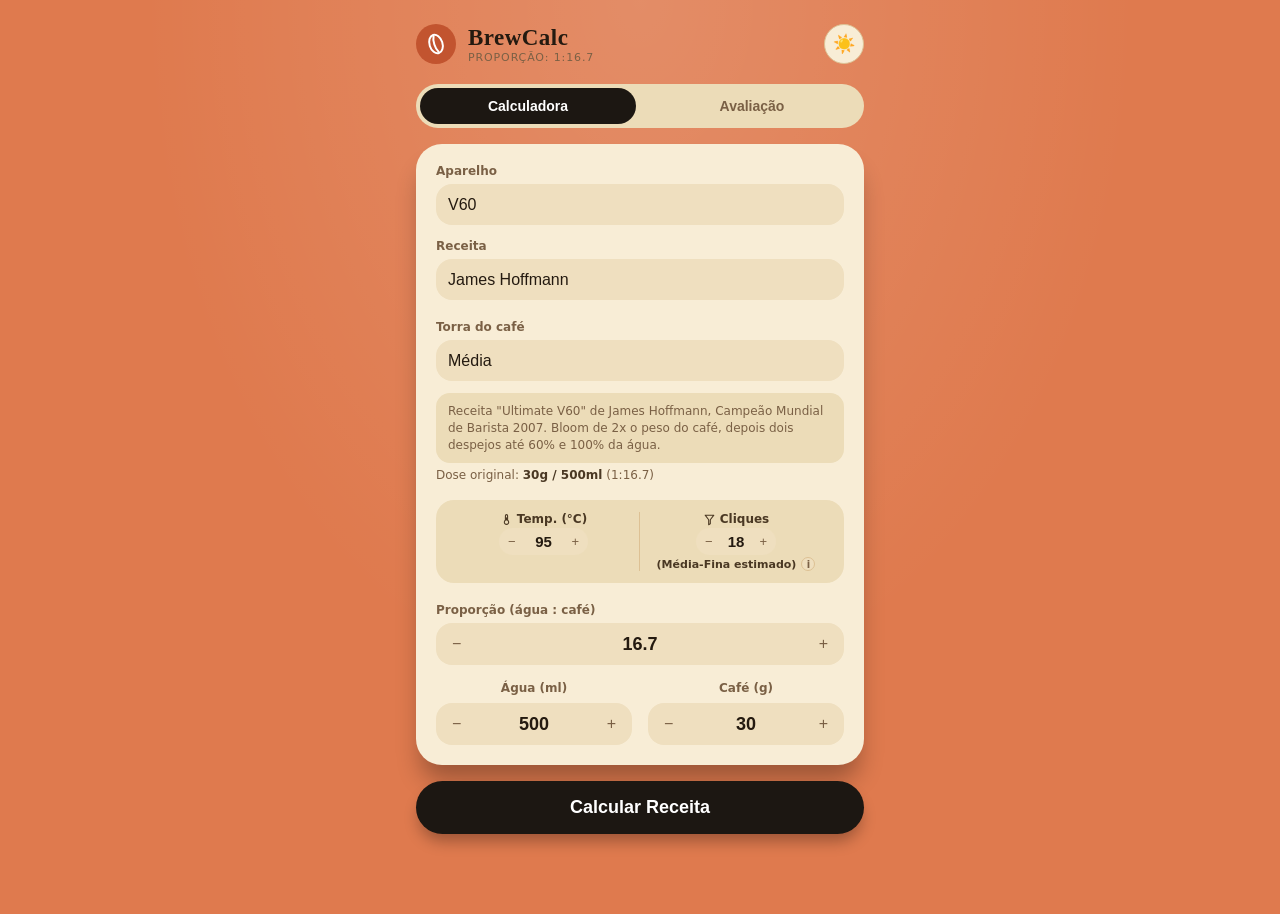
==== commit bfd66548: "fix: importa a receita quando o link chega com o app ja aberto A URL do QR muda so o fragmento. Quan" ====
--- a/index.html
+++ b/index.html
@@ -26,450 +26,7 @@
          sem dados pessoais). É assíncrono e o app funciona normalmente se ele falhar ou
          for bloqueado. Para desligar a analytics, basta remover esta linha. -->
     <script data-goatcounter="https://fgovoni-brewcalc.goatcounter.com/count" async src="https://gc.zgo.at/count.js"></script>
-    <style>
-        :root {
-            --bg: #1b1410;
-            --card: #2a1f18;
-            --field: #3a2b21;
-            --panel: #221913;
-            --border: #4d3a2c;
-            --text: #f3e9dd;
-            --muted: #a08b76;
-            --muted-light: #d8c6b3;
-            --blue: #d9a441;
-            --blue-dark: #c1852c;
-            --blue-darker: #a66f22;
-            --blue-light: #e8be6e;
-            --blue-lighter: #f0d29a;
-            --red: #e0664a;
-            --red-light: #ef8468;
-            --stone: #7c6a56;
-            --stone-light: #a8927e;
-            --green: #7cae6f;
-            --track: #4d3a2c;
-            --glow: rgba(217, 164, 65, 0.08);
-            color-scheme: dark;
-        }
-
-        html[data-theme="light"] {
-            --bg: #df7a4e;
-            --card: #f8edd6;
-            --field: #efdfbf;
-            --panel: #ecdcb8;
-            --border: #ddc194;
-            --text: #241a10;
-            --muted: #7a6045;
-            --muted-light: #4a3823;
-            --blue: #c2542f;
-            --blue-dark: #1c1712;
-            --blue-darker: #0d0a07;
-            --blue-light: #d97a4f;
-            --blue-lighter: #e8a67d;
-            --red: #b8402a;
-            --red-light: #9c3320;
-            --stone: #6b5a48;
-            --stone-light: #8a7461;
-            --green: #4f7a44;
-            --track: #d0b183;
-            --glow: rgba(255, 255, 255, 0.14);
-            color-scheme: light;
-        }
-
-        * { box-sizing: border-box; }
-
-        html { transition: background-color .2s ease; }
-
-        body {
-            margin: 0;
-            background-color: var(--bg);
-            background-image: radial-gradient(ellipse at top, var(--glow), transparent 55%);
-            color: var(--text);
-            font-family: system-ui, -apple-system, sans-serif;
-            min-height: 100vh;
-            display: flex;
-            justify-content: center;
-            padding: 16px;
-            transition: background-color .2s ease, color .2s ease;
-        }
-
-        .card, select, .text-input, textarea, .field, input[type=number] {
-            transition: background-color .2s ease, color .2s ease, border-color .2s ease;
-        }
-
-        .app { width: 100%; max-width: 448px; margin-top: 8px; padding-bottom: 40px; }
-
-        .card {
-            background: var(--card);
-            padding: 20px;
-            border-radius: 26px;
-            box-shadow: 0 20px 25px -5px rgba(0,0,0,0.3);
-            margin-bottom: 16px;
-        }
-
-        .app-header { display: flex; align-items: center; gap: 12px; margin-bottom: 20px; }
-        .app-header-title { display: flex; align-items: center; gap: 12px; flex: 1; }
-        .theme-toggle {
-            width: 40px; height: 40px; border-radius: 50%; border: 1px solid var(--border);
-            background: var(--card); color: var(--text); font-size: 18px; cursor: pointer;
-            display: flex; align-items: center; justify-content: center; flex-shrink: 0;
-            transition: background-color .2s ease, border-color .2s ease;
-        }
-        .theme-toggle:hover { background: var(--field); }
-        .install-btn { border-color: var(--blue); color: var(--blue-light); }
-        .install-btn svg { width: 19px; height: 19px; }
-        .icon-badge { background: var(--blue); padding: 8px; border-radius: 50%; line-height: 0; flex-shrink: 0; }
-        .icon-badge svg { width: 24px; height: 24px; color: #fff; }
-        h1 {
-            font-size: 23px; font-weight: 700; margin: 0;
-            font-family: ui-serif, Georgia, 'Times New Roman', serif;
-            letter-spacing: 0.02em;
-        }
-
-        .tabs { display: flex; gap: 8px; margin-bottom: 16px; background: var(--panel); padding: 4px; border-radius: 999px; }
-
-        .brew-summary {
-            background: var(--panel);
-            border: 1px solid var(--border);
-            border-radius: 18px;
-            padding: 12px 14px;
-            font-size: 13px;
-            color: var(--muted-light);
-            margin-bottom: 16px;
-            line-height: 1.4;
-        }
-        .brew-summary b { color: var(--blue-light); }
-        .tab-btn {
-            flex: 1; padding: 10px; border: none; background: transparent; color: var(--muted);
-            font-weight: 600; font-size: 14px; border-radius: 999px; cursor: pointer; transition: background-color .15s, color .15s;
-        }
-        .tab-btn.active { background: var(--blue-dark); color: #fff; }
-
-        .text-input, textarea {
-            width: 100%;
-            padding: 12px;
-            border-radius: 16px;
-            background: var(--field);
-            color: var(--text);
-            border: none;
-            outline: none;
-            font-size: 15px;
-            font-family: inherit;
-            margin-bottom: 14px;
-        }
-        .text-input::placeholder, textarea::placeholder { color: var(--muted); }
-        .text-input:focus-visible, textarea:focus-visible { box-shadow: 0 0 0 2px var(--blue); }
-
-        .date-field-wrap { position: relative; }
-        .date-native {
-            color: transparent;
-            cursor: pointer;
-        }
-        .date-native::-webkit-datetime-edit,
-        .date-native::-webkit-datetime-edit-fields-wrapper,
-        .date-native::-webkit-datetime-edit-text,
-        .date-native::-webkit-datetime-edit-month-field,
-        .date-native::-webkit-datetime-edit-day-field,
-        .date-native::-webkit-datetime-edit-year-field { color: transparent; }
-        .date-native::-webkit-calendar-picker-indicator { opacity: 1; cursor: pointer; }
-        .date-display {
-            position: absolute;
-            left: 12px;
-            top: 50%;
-            transform: translateY(-50%);
-            pointer-events: none;
-            color: var(--text);
-            font-size: 15px;
-            font-weight: 500;
-        }
-        .date-display.placeholder { color: var(--muted); font-weight: 400; }
-
-        .rating-row { margin-bottom: 18px; }
-        .rating-row:last-child { margin-bottom: 4px; }
-        .rating-row-header { display: flex; justify-content: space-between; margin-bottom: 6px; }
-        .rating-row-header span:first-child { display: flex; align-items: center; gap: 8px; font-size: 14px; font-weight: 600; color: var(--muted-light); }
-        .rating-icon { width: 17px; height: 17px; flex-shrink: 0; }
-        .rating-value { font-size: 13px; font-weight: 700; color: var(--blue-light); }
-        input[type=range].rating-slider::-webkit-slider-thumb { background: var(--blue-light); }
-        input[type=range].rating-slider::-webkit-slider-runnable-track { background: linear-gradient(to right, var(--blue-light) var(--value, 50%), var(--track) var(--value, 50%)); }
-        input[type=range].rating-slider::-moz-range-progress { background: var(--blue-light); }
-
-        #share-canvas { width: 100%; border-radius: 12px; margin-bottom: 16px; background: var(--bg); }
-        .share-actions { display: flex; gap: 10px; }
-        .btn-secondary { margin-bottom: 0; }
-        #ratio-text { font-size: 11px; color: var(--muted); margin: 0; text-transform: uppercase; letter-spacing: 0.08em; }
-
-        .field-label-inline { display: block; font-size: 12px; font-weight: 600; margin-bottom: 6px; color: var(--muted); }
-
-        .ratio-label-row { display: flex; align-items: baseline; justify-content: space-between; gap: 8px; }
-        .ratio-official {
-            background: transparent; border: none; padding: 0 0 6px; cursor: pointer;
-            font-family: inherit; font-size: 12px; font-weight: 600; color: var(--blue-light);
-            text-decoration: underline; text-underline-offset: 2px;
-        }
-        .ratio-official:hover { color: var(--blue-lighter); }
-        #recipe-ref-dose {
-            font-size: 12px; color: var(--muted); margin: -12px 0 16px; line-height: 1.4;
-        }
-        #recipe-ref-dose b { color: var(--muted-light); }
-
-        select {
-            width: 100%;
-            padding: 12px;
-            border-radius: 16px;
-            background: var(--field);
-            color: var(--text);
-            border: none;
-            outline: none;
-            font-weight: 500;
-            font-size: 16px;
-            margin-bottom: 14px;
-            appearance: none;
-        }
-        select:focus-visible { box-shadow: 0 0 0 2px var(--blue); }
-        select:last-of-type { margin-bottom: 20px; }
-
-        #recipe-note {
-            font-size: 12px;
-            color: var(--muted);
-            background: var(--panel);
-            padding: 10px 12px;
-            border-radius: 14px;
-            margin: -8px 0 16px;
-            line-height: 1.4;
-        }
-
-        .info-box {
-            display: flex;
-            justify-content: space-between;
-            font-size: 12px;
-            color: var(--muted);
-            background: var(--panel);
-            padding: 12px;
-            border-radius: 18px;
-            margin-bottom: 20px;
-        }
-        .info-col { display: flex; flex-direction: column; align-items: center; width: 50%; }
-        .info-label-row { display: flex; align-items: center; gap: 4px; justify-content: center; }
-        .info-icon { width: 13px; height: 13px; flex-shrink: 0; }
-        .info-col:first-child { border-right: 1px solid var(--border); }
-        .info-col span:first-child { font-weight: 700; color: var(--muted-light); }
-        .clicks-ref-wrap { display: flex; align-items: center; justify-content: center; gap: 5px; margin-top: 2px; }
-        .clicks-ref { font-size: 11px; color: var(--muted-light); font-weight: 500; }
-
-        .clicks-info { position: relative; }
-        .clicks-info summary {
-            list-style: none;
-            width: 14px; height: 14px;
-            border-radius: 50%;
-            background: var(--field);
-            color: var(--muted);
-            border: 1px solid var(--border);
-            font-size: 10px;
-            font-weight: 700;
-            display: flex; align-items: center; justify-content: center;
-            cursor: pointer;
-        }
-        .clicks-info summary::-webkit-details-marker { display: none; }
-        .clicks-info summary::marker { content: ""; }
-        .clicks-info[open] summary { background: var(--blue); color: #fff; border-color: var(--blue); }
-        .clicks-info .popover {
-            position: absolute;
-            bottom: 22px;
-            left: 50%;
-            transform: translateX(-50%);
-            background: var(--card);
-            color: var(--text);
-            border: 1px solid var(--border);
-            padding: 8px 10px;
-            border-radius: 8px;
-            font-size: 11px;
-            line-height: 1.4;
-            width: 170px;
-            text-align: left;
-            box-shadow: 0 4px 12px rgba(0,0,0,0.4);
-            z-index: 20;
-        }
-
-        .field-grid { display: grid; grid-template-columns: 1fr 1fr; gap: 16px; }
-        .field-label { display: block; font-size: 12px; font-weight: 600; margin-bottom: 8px; color: var(--muted); text-align: center; }
-        .stepper { display: flex; align-items: center; background: var(--field); border-radius: 16px; overflow: hidden; }
-        .stepper button {
-            padding: 12px 16px; color: var(--muted); background: transparent; border: none;
-            font-size: 16px; cursor: pointer; transition: background-color .15s, color .15s;
-        }
-        .stepper button:hover { color: var(--text); }
-        .stepper button:active { background: var(--border); }
-        .stepper input {
-            width: 100%; background: transparent; color: var(--text); border: none; outline: none;
-            text-align: center; font-weight: 700; font-size: 18px; padding: 0;
-        }
-        .stepper input::-webkit-inner-spin-button,
-        .stepper input::-webkit-outer-spin-button { -webkit-appearance: none; }
-
-        .mini-stepper {
-            display: flex; align-items: center; background: var(--field);
-            border-radius: 14px; overflow: hidden; margin-top: 2px;
-        }
-        .mini-stepper button {
-            padding: 6px 9px; color: var(--muted); background: transparent; border: none;
-            font-size: 13px; cursor: pointer; flex-shrink: 0;
-        }
-        .mini-stepper button:hover { color: var(--text); }
-        .mini-stepper input {
-            width: 100%; background: transparent; color: var(--text); border: none; outline: none;
-            text-align: center; font-weight: 700; font-size: 15px; padding: 0;
-        }
-        .mini-stepper input::-webkit-inner-spin-button,
-        .mini-stepper input::-webkit-outer-spin-button { -webkit-appearance: none; }
-
-        .hidden { display: none !important; }
-        #kasuya-controls { margin-bottom: 16px; }
-        #kasuya-controls .card { margin-bottom: 16px; }
-        #kasuya-controls .card:last-child { margin-bottom: 0; }
-
-        .slider-header { display: flex; align-items: center; gap: 12px; margin-bottom: 16px; }
-        .slider-header .icon-badge { padding: 8px; border-radius: 50%; }
-        .slider-header .icon-badge svg { width: 20px; height: 20px; }
-        .bg-red { background: var(--red); }
-        .bg-stone { background: var(--stone); }
-        h2 { font-size: 14px; font-weight: 700; margin: 0; }
-        .slider-value-red { font-size: 12px; color: var(--red-light); margin: 0; }
-        .slider-value-stone { font-size: 12px; color: var(--stone-light); margin: 0; }
-        .slider-hint { font-size: 12px; color: var(--muted); text-align: center; padding: 0 16px; margin: 0; }
-
-        input[type=range] {
-            -webkit-appearance: none;
-            appearance: none;
-            width: 100%;
-            background: transparent;
-            margin-bottom: 16px;
-            display: block;
-        }
-        input[type=range]::-webkit-slider-thumb {
-            -webkit-appearance: none;
-            height: 20px; width: 20px; border-radius: 50%;
-            background: #ffffff; cursor: pointer; margin-top: -8px;
-            box-shadow: 0 2px 6px rgba(0,0,0,0.3);
-        }
-        input[type=range]::-webkit-slider-runnable-track {
-            width: 100%; height: 4px; cursor: pointer;
-            background: var(--track); border-radius: 2px;
-        }
-        input[type=range]::-moz-range-thumb {
-            height: 20px; width: 20px; border: none; border-radius: 50%;
-            background: #ffffff; cursor: pointer; box-shadow: 0 2px 6px rgba(0,0,0,0.3);
-        }
-        input[type=range]::-moz-range-track { width: 100%; height: 4px; background: var(--track); border-radius: 2px; }
-        input[type=range]::-moz-range-progress { height: 4px; border-radius: 2px; }
-
-        #balance-slider::-webkit-slider-thumb { background: var(--red); }
-        #balance-slider::-webkit-slider-runnable-track { background: linear-gradient(to right, var(--red) var(--value, 50%), var(--track) var(--value, 50%)); }
-        #balance-slider::-moz-range-progress { background: var(--red); }
-
-        #strength-slider::-webkit-slider-thumb { background: var(--stone-light); }
-        #strength-slider::-webkit-slider-runnable-track { background: linear-gradient(to right, var(--stone-light) var(--value, 66%), var(--track) var(--value, 66%)); }
-        #strength-slider::-moz-range-progress { background: var(--stone-light); }
-
-        input:focus-visible, select:focus-visible, button:focus-visible {
-            outline: 2px solid var(--blue-light);
-            outline-offset: 2px;
-        }
-
-        .btn-primary {
-            width: 100%; background: var(--blue-dark); color: #fff; font-weight: 700;
-            padding: 16px; border-radius: 999px; border: none; box-shadow: 0 10px 15px -3px rgba(0,0,0,0.3);
-            font-size: 18px; margin-bottom: 24px; cursor: pointer; transition: background-color .15s;
-        }
-        .btn-primary:hover { background: var(--blue); }
-        .btn-primary:active { background: var(--blue-darker); }
-        .btn-primary:disabled { opacity: 0.6; cursor: not-allowed; }
-
-        #form-error { color: var(--red-light); font-size: 14px; text-align: center; margin: 0 0 16px; }
-
-        .recipe-header {
-            display: flex; align-items: center; justify-content: space-between;
-            margin-bottom: 16px; border-bottom: 1px solid var(--border); padding-bottom: 8px;
-        }
-        .recipe-header h2 { color: var(--muted-light); text-transform: uppercase; letter-spacing: 0.05em; }
-
-        .timer-panel {
-            text-align: center;
-            background: var(--panel);
-            border-radius: 18px;
-            padding: 18px;
-            margin-bottom: 16px;
-        }
-        .timer-display {
-            font-family: ui-monospace, SFMono-Regular, Menlo, monospace;
-            font-size: 44px;
-            font-weight: 700;
-            color: var(--blue-light);
-            line-height: 1;
-        }
-        .timer-next-hint { font-size: 12px; color: var(--muted); margin: 8px 0 14px; min-height: 16px; }
-        .timer-controls { display: flex; gap: 10px; }
-        .timer-controls button { flex: 1; margin-bottom: 0; }
-        .btn-timer-reset { background: var(--field) !important; color: var(--text) !important; box-shadow: none !important; }
-        .btn-timer-reset:hover { background: var(--border) !important; }
-
-        .step.step-active {
-            border-left-color: var(--blue-light);
-            background: color-mix(in srgb, var(--blue) 18%, var(--field));
-        }
-        .copy-btn {
-            font-size: 12px; color: var(--blue-light); background: transparent; border: none;
-            font-weight: 600; cursor: pointer; padding: 4px;
-        }
-        .copy-btn:hover { color: var(--blue-lighter); }
-
-        .custom-recipe-actions { display: flex; gap: 16px; margin: -8px 0 16px; }
-        .custom-recipe-delete { color: var(--red-light) !important; }
-        .custom-recipe-delete:hover { color: var(--red) !important; }
-
-        .custom-step-row {
-            background: var(--panel);
-            border-radius: 16px;
-            padding: 12px;
-            margin-bottom: 10px;
-        }
-        .custom-step-header {
-            display: flex; justify-content: space-between; align-items: center;
-            margin-bottom: 8px; font-size: 13px; color: var(--muted-light); font-weight: 600;
-        }
-        .custom-step-header button {
-            background: transparent; border: none; color: var(--red-light);
-            font-size: 12px; font-weight: 600; cursor: pointer; padding: 2px 4px;
-        }
-        .custom-step-header button:hover { color: var(--red); }
-        .add-step-btn { display: block; margin: 4px 0 16px; }
-        #custom-recipe-error { color: var(--red-light); font-size: 13px; margin-bottom: 12px; }
-        .builder-actions { display: flex; gap: 10px; }
-        .builder-actions button { flex: 1; }
-        .builder-actions .btn-secondary {
-            background: var(--field) !important; color: var(--text) !important; box-shadow: none !important;
-        }
-
-        .import-overlay {
-            position: fixed; inset: 0; background: rgba(0,0,0,0.65); z-index: 100;
-            display: flex; align-items: center; justify-content: center; padding: 20px;
-        }
-        .import-dialog { max-width: 380px; margin: 0; width: 100%; }
-        .import-dialog h2 { margin-bottom: 10px; }
-        #import-recipe-desc, .dialog-desc {
-            font-size: 14px; color: var(--muted-light); margin-bottom: 20px; line-height: 1.5;
-            overflow-wrap: anywhere;
-        }
-        .import-dialog .builder-actions button { margin-bottom: 0; }
-
-        #steps { display: flex; flex-direction: column; gap: 12px; }
-        .step {
-            display: flex; align-items: flex-start; background: var(--field); padding: 12px;
-            border-radius: 12px; box-shadow: 0 1px 2px rgba(0,0,0,0.2); font-size: 14px;
-            border-left: 4px solid var(--blue);
-        }
-        .step-time { font-family: ui-monospace, SFMono-Regular, Menlo, monospace; color: var(--blue-light); font-weight: 700; width: 48px; padding-top: 2px; flex-shrink: 0; }
-        .step-desc { text-align: left; flex: 1; margin-left: 12px; color: var(--text); line-height: 1.4; }
-    </style>
+    <link rel="stylesheet" href="css/estilo.css">
 </head>
 <body>
     <div class="app">
@@ -484,22 +41,19 @@
                     <p id="ratio-text">Proporção: 1:17</p>
                 </div>
             </div>
-            <button type="button" class="theme-toggle install-btn hidden" id="install-btn" aria-label="Instalar o BrewCalc no aparelho" title="Instalar o app" onclick="onInstallClick()">
-                <svg viewBox="0 0 24 24" fill="none" stroke="currentColor" stroke-width="2" stroke-linecap="round" stroke-linejoin="round"><path d="M12 3v12"></path><path d="M7 11l5 5 5-5"></path><path d="M4 20h16"></path></svg>
-            </button>
-            <button type="button" class="theme-toggle" id="theme-toggle" aria-label="Alternar tema claro/escuro" onclick="toggleTheme()">🌙</button>
+            <button type="button" class="theme-toggle" id="theme-toggle" aria-label="Alternar tema claro/escuro" data-acao="alternarTema">🌙</button>
         </div>
 
         <div class="tabs" role="tablist">
-            <button type="button" class="tab-btn active" id="tab-btn-calc" role="tab" aria-selected="true" aria-controls="tab-calc" onclick="switchTab('calc')">Calculadora</button>
-            <button type="button" class="tab-btn" id="tab-btn-review" role="tab" aria-selected="false" aria-controls="tab-review" onclick="switchTab('review')">Avaliação</button>
+            <button type="button" class="tab-btn active" id="tab-btn-calc" role="tab" aria-selected="true" aria-controls="tab-calc" data-acao="abaCalculadora">Calculadora</button>
+            <button type="button" class="tab-btn" id="tab-btn-review" role="tab" aria-selected="false" aria-controls="tab-review" data-acao="abaAvaliacao">Avaliação</button>
         </div>
 
         <div id="tab-calc" role="tabpanel" aria-labelledby="tab-btn-calc">
 
         <div class="card">
             <label for="device" class="field-label-inline">Aparelho</label>
-            <select id="device" aria-label="Aparelho de preparo" onchange="onDeviceChange()">
+            <select id="device" aria-label="Aparelho de preparo" data-mudanca="aparelho">
                 <option value="v60">V60</option>
                 <option value="chemex">Chemex</option>
                 <option value="kalita">Kalita Wave</option>
@@ -509,16 +63,16 @@
             </select>
 
             <label for="recipe" class="field-label-inline">Receita</label>
-            <select id="recipe" aria-label="Receita / barista" onchange="onRecipeSelectChange()"></select>
+            <select id="recipe" aria-label="Receita / barista" data-mudanca="receita"></select>
 
             <div id="custom-recipe-actions" class="hidden custom-recipe-actions">
-                <button type="button" class="copy-btn" onclick="editCustomRecipe()">✏️ Editar receita</button>
-                <button type="button" class="copy-btn custom-recipe-delete" onclick="deleteCustomRecipe()">🗑️ Excluir receita</button>
+                <button type="button" class="copy-btn" data-acao="editarReceita">✏️ Editar receita</button>
+                <button type="button" class="copy-btn custom-recipe-delete" data-acao="excluirReceita">🗑️ Excluir receita</button>
             </div>
 
             <div id="official-recipe-fields">
             <label for="roast" class="field-label-inline">Torra do café</label>
-            <select id="roast" aria-label="Nível de torra" onchange="update('roast')">
+            <select id="roast" aria-label="Nível de torra" data-mudanca="torra">
                 <option value="light">Clara</option>
                 <option value="medium" selected>Média</option>
                 <option value="dark">Escura</option>
@@ -531,17 +85,17 @@
                 <div class="info-col">
                     <span class="info-label-row"><svg class="info-icon" fill="none" stroke="currentColor" stroke-width="2" stroke-linecap="round" stroke-linejoin="round" viewBox="0 0 24 24"><path d="M10 13.5V5a2 2 0 114 0v8.5a4 4 0 11-4 0z"></path><path d="M12 9v4"></path></svg>Temp. (°C)</span>
                     <div class="mini-stepper">
-                        <button type="button" aria-label="Diminuir temperatura em 1°C" onclick="adjustTemp(-1)">−</button>
-                        <input type="number" id="temp-input" min="60" max="100" step="1" inputmode="numeric" value="95" oninput="saveSettings()">
-                        <button type="button" aria-label="Aumentar temperatura em 1°C" onclick="adjustTemp(1)">+</button>
+                        <button type="button" aria-label="Diminuir temperatura em 1°C" data-acao="tempMenos">−</button>
+                        <input type="number" id="temp-input" min="60" max="100" step="1" inputmode="numeric" value="95" data-entrada="tempManual">
+                        <button type="button" aria-label="Aumentar temperatura em 1°C" data-acao="tempMais">+</button>
                     </div>
                 </div>
                 <div class="info-col">
                     <span class="info-label-row"><svg class="info-icon" fill="none" stroke="currentColor" stroke-width="2" stroke-linecap="round" stroke-linejoin="round" viewBox="0 0 24 24"><path d="M4 4h16l-6.5 8.5V20l-3 1.5v-9L4 4z"></path></svg>Cliques</span>
                     <div class="mini-stepper">
-                        <button type="button" aria-label="Diminuir cliques" onclick="adjustClicks(-1)">−</button>
-                        <input type="number" id="clicks-input" min="5" max="35" step="1" inputmode="numeric" value="18" oninput="onClicksInput()">
-                        <button type="button" aria-label="Aumentar cliques" onclick="adjustClicks(1)">+</button>
+                        <button type="button" aria-label="Diminuir cliques" data-acao="cliquesMenos">−</button>
+                        <input type="number" id="clicks-input" min="5" max="35" step="1" inputmode="numeric" value="18" data-entrada="cliquesManual">
+                        <button type="button" aria-label="Aumentar cliques" data-acao="cliquesMais">+</button>
                     </div>
                     <div class="clicks-ref-wrap">
                         <span id="grind-derived" class="clicks-ref">(Média-Fina)</span>
@@ -555,29 +109,29 @@
 
             <div class="ratio-label-row">
                 <label for="ratio-input" class="field-label-inline">Proporção (água : café)</label>
-                <button type="button" id="ratio-official-btn" class="ratio-official hidden" onclick="restoreOfficialRatio()"></button>
+                <button type="button" id="ratio-official-btn" class="ratio-official hidden" data-acao="razaoOficial"></button>
             </div>
             <div class="stepper" style="margin-bottom:16px;">
-                <button type="button" aria-label="Diminuir proporção em 0,5" onclick="adjustRatio(-0.5)">−</button>
-                <input type="number" id="ratio-input" min="5" max="25" step="0.1" inputmode="decimal" value="16.7" oninput="onRatioInput()" onchange="onRatioCommit()">
-                <button type="button" aria-label="Aumentar proporção em 0,5" onclick="adjustRatio(0.5)">+</button>
+                <button type="button" aria-label="Diminuir proporção em 0,5" data-acao="razaoMenos">−</button>
+                <input type="number" id="ratio-input" min="5" max="25" step="0.1" inputmode="decimal" value="16.7" data-entrada="razaoDigitada" data-mudanca="razaoConfirmada">
+                <button type="button" aria-label="Aumentar proporção em 0,5" data-acao="razaoMais">+</button>
             </div>
 
             <div class="field-grid">
                 <div>
                     <label for="water" class="field-label">Água (ml)</label>
                     <div class="stepper">
-                        <button type="button" aria-label="Diminuir água em 10ml" onclick="adjust('water', -10)">−</button>
-                        <input type="number" id="water" min="0" step="1" inputmode="numeric" value="500" oninput="update('water')">
-                        <button type="button" aria-label="Aumentar água em 10ml" onclick="adjust('water', 10)">+</button>
+                        <button type="button" aria-label="Diminuir água em 10ml" data-acao="aguaMenos">−</button>
+                        <input type="number" id="water" min="0" step="1" inputmode="numeric" value="500" data-entrada="aguaDigitada">
+                        <button type="button" aria-label="Aumentar água em 10ml" data-acao="aguaMais">+</button>
                     </div>
                 </div>
                 <div>
                     <label for="coffee" class="field-label">Café (g)</label>
                     <div class="stepper">
-                        <button type="button" aria-label="Diminuir café em 1g" onclick="adjust('coffee', -1)">−</button>
-                        <input type="number" id="coffee" min="0" step="0.1" inputmode="decimal" value="30" oninput="update('coffee')">
-                        <button type="button" aria-label="Aumentar café em 1g" onclick="adjust('coffee', 1)">+</button>
+                        <button type="button" aria-label="Diminuir café em 1g" data-acao="cafeMenos">−</button>
+                        <input type="number" id="coffee" min="0" step="0.1" inputmode="decimal" value="30" data-entrada="cafeDigitado">
+                        <button type="button" aria-label="Aumentar café em 1g" data-acao="cafeMais">+</button>
                     </div>
                 </div>
             </div>
@@ -604,7 +158,7 @@
             <div class="field-grid" style="margin-bottom:14px;">
                 <div>
                     <label for="custom-clicks" class="field-label-inline">Cliques do moedor</label>
-                    <input type="number" id="custom-clicks" class="text-input" value="18" min="5" max="35" step="1" inputmode="numeric" oninput="onCustomClicksInput()" style="margin-bottom:0;">
+                    <input type="number" id="custom-clicks" class="text-input" value="18" min="5" max="35" step="1" inputmode="numeric" data-entrada="cliquesReceitaCustom" style="margin-bottom:0;">
                     <span id="custom-grind-derived" class="clicks-ref">(Média-Fina)</span>
                 </div>
                 <div>
@@ -615,13 +169,13 @@
 
             <label class="field-label-inline">Passos do despejo</label>
             <div id="custom-steps-list"></div>
-            <button type="button" class="copy-btn add-step-btn" onclick="addCustomStepRow()">+ Adicionar passo</button>
+            <button type="button" class="copy-btn add-step-btn" data-acao="adicionarPasso">+ Adicionar passo</button>
 
             <p id="custom-recipe-error" class="hidden" role="alert"></p>
 
             <div class="builder-actions">
-                <button type="button" class="btn-primary btn-secondary" onclick="cancelCustomRecipeBuilder()">Cancelar</button>
-                <button type="button" class="btn-primary" style="margin-bottom:0;" onclick="saveCustomRecipe()">Salvar receita</button>
+                <button type="button" class="btn-primary btn-secondary" data-acao="cancelarReceita">Cancelar</button>
+                <button type="button" class="btn-primary" style="margin-bottom:0;" data-acao="salvarReceita">Salvar receita</button>
             </div>
         </div>
 
@@ -636,7 +190,7 @@
                         <p id="balance-label" class="slider-value-red">Equilibrado</p>
                     </div>
                 </div>
-                <input type="range" id="balance-slider" min="1" max="5" value="3" oninput="updateSliders(); clearRecipe();">
+                <input type="range" id="balance-slider" min="1" max="5" value="3" data-entrada="kasuyaSlider">
                 <p class="slider-hint">Os dois primeiros despejos decidem o balanço entre doçura e acidez.</p>
             </div>
 
@@ -650,27 +204,27 @@
                         <p id="strength-label" class="slider-value-stone">Padrão</p>
                     </div>
                 </div>
-                <input type="range" id="strength-slider" min="1" max="4" value="3" oninput="updateSliders(); clearRecipe();">
+                <input type="range" id="strength-slider" min="1" max="4" value="3" data-entrada="kasuyaSlider">
                 <p class="slider-hint">O restante dos despejos decide a força (extração) do café.</p>
             </div>
         </div>
 
-        <button type="button" id="generate-btn" class="btn-primary" onclick="generateRecipe()">Calcular Receita</button>
+        <button type="button" id="generate-btn" class="btn-primary" data-acao="calcularReceita">Calcular Receita</button>
 
         <p id="form-error" class="hidden" role="alert"></p>
 
         <div id="recipe-container" class="hidden card">
             <div class="recipe-header">
                 <h2>Instruções de Despejo</h2>
-                <button type="button" onclick="copyRecipe()" aria-label="Copiar receita" class="copy-btn">Copiar</button>
+                <button type="button" data-acao="copiarReceita" aria-label="Copiar receita" class="copy-btn">Copiar</button>
             </div>
 
             <div id="timer-panel" class="timer-panel hidden">
                 <div id="timer-display" class="timer-display">0:00</div>
                 <div id="timer-next-hint" class="timer-next-hint">Toque em Iniciar para começar</div>
                 <div class="timer-controls">
-                    <button type="button" id="timer-start-btn" class="btn-primary btn-secondary" onclick="toggleTimer()">Iniciar</button>
-                    <button type="button" class="btn-primary btn-secondary btn-timer-reset" onclick="resetTimer()">Zerar</button>
+                    <button type="button" id="timer-start-btn" class="btn-primary btn-secondary" data-acao="alternarTimer">Iniciar</button>
+                    <button type="button" class="btn-primary btn-secondary btn-timer-reset" data-acao="zerarTimer">Zerar</button>
                 </div>
             </div>
 
@@ -694,7 +248,7 @@
                     <div>
                         <label for="roast-date" class="field-label-inline">Data da torra</label>
                         <div class="date-field-wrap">
-                            <input type="date" id="roast-date" class="text-input date-native" style="margin-bottom:0;" oninput="onRoastDateChange()">
+                            <input type="date" id="roast-date" class="text-input date-native" style="margin-bottom:0;" data-entrada="dataTorra">
                             <span class="date-display placeholder" id="roast-date-display">dd/mm/aaaa</span>
                         </div>
                     </div>
@@ -743,9 +297,9 @@
                             <option value="Grossa">Grossa</option>
                         </select>
                         <div class="mini-stepper">
-                            <button type="button" aria-label="Diminuir cliques" onclick="adjustReviewClicks(-1)">−</button>
-                            <input type="number" id="review-clicks" min="5" max="35" step="1" inputmode="numeric" placeholder="cliques" oninput="onReviewClicksInput()">
-                            <button type="button" aria-label="Aumentar cliques" onclick="adjustReviewClicks(1)">+</button>
+                            <button type="button" aria-label="Diminuir cliques" data-acao="avaliacaoCliquesMenos">−</button>
+                            <input type="number" id="review-clicks" min="5" max="35" step="1" inputmode="numeric" placeholder="cliques" data-entrada="avaliacaoCliquesManual">
+                            <button type="button" aria-label="Aumentar cliques" data-acao="avaliacaoCliquesMais">+</button>
                         </div>
                     </div>
                 </div>
@@ -759,7 +313,7 @@
                 <div id="rating-sliders"></div>
             </div>
 
-            <button type="button" class="btn-primary" onclick="generateShareImage()">Gerar Imagem</button>
+            <button type="button" class="btn-primary" data-acao="gerarImagem">Gerar Imagem</button>
 
             <div id="share-preview" class="hidden card">
                 <div class="recipe-header">
@@ -767,21 +321,11 @@
                 </div>
                 <canvas id="share-canvas" width="1080" height="1920"></canvas>
                 <div class="share-actions">
-                    <button type="button" class="btn-primary btn-secondary" id="download-btn" onclick="downloadShareImage()">Baixar imagem</button>
-                    <button type="button" class="btn-primary btn-secondary hidden" id="share-btn" onclick="shareImage()">Compartilhar</button>
-                </div>
-            </div>
-
-        </div>
-    </div>
-
-    <div id="install-help-overlay" class="import-overlay hidden" role="dialog" aria-modal="true" aria-labelledby="install-help-title">
-        <div class="card import-dialog">
-            <h2 id="install-help-title"></h2>
-            <p id="install-help-desc" class="dialog-desc"></p>
-            <div class="builder-actions">
-                <button type="button" class="btn-primary" id="install-help-ok" onclick="fecharAjudaInstalacao()">Entendi</button>
-            </div>
+                    <button type="button" class="btn-primary btn-secondary" id="download-btn" data-acao="baixarImagem">Baixar imagem</button>
+                    <button type="button" class="btn-primary btn-secondary hidden" id="share-btn" data-acao="compartilharImagem">Compartilhar</button>
+                </div>
+            </div>
+
         </div>
     </div>
 
@@ -790,2421 +334,12 @@
             <h2 id="import-title">⭐ Importar receita?</h2>
             <p id="import-recipe-desc" class="dialog-desc"></p>
             <div class="builder-actions">
-                <button type="button" class="btn-primary btn-secondary" onclick="dismissImport()">Ignorar</button>
-                <button type="button" class="btn-primary" id="import-confirm-btn" onclick="confirmImport()">Importar</button>
+                <button type="button" class="btn-primary btn-secondary" data-acao="ignorarImportacao">Ignorar</button>
+                <button type="button" class="btn-primary" id="import-confirm-btn" data-acao="confirmarImportacao">Importar</button>
             </div>
         </div>
     </div>
 
-    <script>
-        // Nomes de receita e descrições de passo podem vir de um link compartilhado, ou
-        // seja, são texto controlado por terceiros. Sempre escapar antes de montar HTML.
-        function escapeHtml(str) {
-            return String(str)
-                .replace(/&/g, '&amp;')
-                .replace(/</g, '&lt;')
-                .replace(/>/g, '&gt;')
-                .replace(/"/g, '&quot;')
-                .replace(/'/g, '&#39;');
-        }
-
-        // Faixa de cliques (referência Timemore C2) por nível de moagem — usada para
-        // derivar automaticamente o nome da moagem a partir do número de cliques.
-        function clicksToGrindLevel(clicks) {
-            const c = parseFloat(clicks);
-            if (isNaN(c)) return '—';
-            if (c < 14) return 'Fina';
-            if (c < 19) return 'Média-Fina';
-            if (c < 23) return 'Média';
-            if (c < 27) return 'Média-Grossa';
-            return 'Grossa';
-        }
-
-        function getDefaultClicks(recipe, roast) {
-            if (recipe.clicksByRoast) return recipe.clicksByRoast[roast];
-            if (recipe.clicksDefault) return recipe.clicksDefault;
-            return 18;
-        }
-
-        // Temperatura como dado estruturado, não como string de exibição. Antes, uma
-        // receita que especificava "90°C - 95°C" tinha o número extraído por regex e o
-        // app ficava sempre com o limite inferior, escondendo a faixa do autor.
-        // Retorna { value, label, adjusted }:
-        //   value    — número que alimenta o campo
-        //   label    — o que a receita de fato especifica (pode ser faixa)
-        //   adjusted — true quando o valor é ajuste do app por torra, não número do autor
-        function getRecipeTemp(recipe, roast) {
-            const spec = recipe.tempByRoast && recipe.tempByRoast[roast];
-            if (spec !== undefined) {
-                if (Array.isArray(spec)) return { value: spec[0], label: `${spec[0]}–${spec[1]}°C`, adjusted: false };
-                return { value: spec, label: `${spec}°C`, adjusted: false };
-            }
-            if (recipe.tempBase !== undefined) {
-                if (roast === 'light') {
-                    const v = Math.min(99, recipe.tempBase + 3);
-                    return { value: v, label: `${v}°C`, adjusted: true };
-                }
-                if (roast === 'dark') {
-                    const v = Math.max(78, recipe.tempBase - 5);
-                    return { value: v, label: `${v}°C`, adjusted: true };
-                }
-                return { value: recipe.tempBase, label: `${recipe.tempBase}°C`, adjusted: false };
-            }
-            return { value: 92, label: '92°C', adjusted: true };
-        }
-
-        function getDefaultTemp(recipe, roast) {
-            return getRecipeTemp(recipe, roast).value;
-        }
-
-        function getActiveClicks(recipe, roast) {
-            const val = parseInt(document.getElementById('clicks-input').value);
-            return (!isNaN(val) && val > 0) ? val : getDefaultClicks(recipe, roast);
-        }
-
-        function getActiveTemp(recipe, roast) {
-            const val = parseInt(document.getElementById('temp-input').value);
-            return (!isNaN(val) && val > 0) ? val : getDefaultTemp(recipe, roast);
-        }
-
-        function adjustClicks(amount) {
-            const input = document.getElementById('clicks-input');
-            const current = parseInt(input.value);
-            input.value = clampToInput(input, (isNaN(current) ? 18 : current) + amount);
-            onClicksInput();
-            saveSettings();
-        }
-
-        function adjustTemp(amount) {
-            const input = document.getElementById('temp-input');
-            const current = parseInt(input.value);
-            input.value = clampToInput(input, (isNaN(current) ? 92 : current) + amount);
-            saveSettings();
-        }
-
-        function onClicksInput() {
-            document.getElementById('grind-derived').textContent = `(${clicksToGrindLevel(document.getElementById('clicks-input').value)})`;
-            saveSettings();
-        }
-
-        // ---------- Gerador de QR Code (embutido, sem dependências externas) ----------
-        // Implementação enxuta baseada no algoritmo público de QR Code (modo Byte,
-        // versões 1 a 10, nível de correção L) — suficiente para URLs curtas como
-        // as usadas para compartilhar receitas customizadas.
-        var qrcode = (function () {
-            var QRMode = { MODE_8BIT_BYTE: 1 << 2 };
-            var QRErrorCorrectionLevel = { L: 1, M: 0, Q: 3, H: 2 };
-            var QRMaskPattern = { P0: 0, P1: 1, P2: 2, P3: 3, P4: 4, P5: 5, P6: 6, P7: 7 };
-
-            // Centros dos padrões de alinhamento por versão (1 a 20)
-            var PATTERN_POSITION_TABLE = [
-                [], [6, 18], [6, 22], [6, 26], [6, 30], [6, 34],
-                [6, 22, 38], [6, 24, 42], [6, 26, 46], [6, 28, 50],
-                [6, 30, 54], [6, 32, 58], [6, 34, 62], [6, 26, 46, 66], [6, 26, 48, 70],
-                [6, 26, 50, 74], [6, 30, 54, 78], [6, 30, 56, 82], [6, 30, 58, 86], [6, 34, 62, 90]
-            ];
-            var G15 = (1 << 10) | (1 << 8) | (1 << 5) | (1 << 4) | (1 << 2) | (1 << 1) | (1 << 0);
-            var G18 = (1 << 12) | (1 << 11) | (1 << 10) | (1 << 9) | (1 << 8) | (1 << 5) | (1 << 2) | (1 << 0);
-            var G15_MASK = (1 << 14) | (1 << 12) | (1 << 10) | (1 << 4) | (1 << 1);
-
-            function getBCHDigit(data) {
-                var digit = 0;
-                while (data !== 0) { digit += 1; data >>>= 1; }
-                return digit;
-            }
-
-            var QRUtil = {
-                getBCHTypeInfo: function (data) {
-                    var d = data << 10;
-                    while (getBCHDigit(d) - getBCHDigit(G15) >= 0) d ^= (G15 << (getBCHDigit(d) - getBCHDigit(G15)));
-                    return ((data << 10) | d) ^ G15_MASK;
-                },
-                getBCHTypeNumber: function (data) {
-                    var d = data << 12;
-                    while (getBCHDigit(d) - getBCHDigit(G18) >= 0) d ^= (G18 << (getBCHDigit(d) - getBCHDigit(G18)));
-                    return (data << 12) | d;
-                },
-                getPatternPosition: function (typeNumber) { return PATTERN_POSITION_TABLE[typeNumber - 1]; },
-                getMaskFunction: function (maskPattern) {
-                    switch (maskPattern) {
-                        case QRMaskPattern.P0: return function (i, j) { return (i + j) % 2 === 0; };
-                        case QRMaskPattern.P1: return function (i, j) { return i % 2 === 0; };
-                        case QRMaskPattern.P2: return function (i, j) { return j % 3 === 0; };
-                        case QRMaskPattern.P3: return function (i, j) { return (i + j) % 3 === 0; };
-                        case QRMaskPattern.P4: return function (i, j) { return (Math.floor(i / 2) + Math.floor(j / 3)) % 2 === 0; };
-                        case QRMaskPattern.P5: return function (i, j) { return (i * j) % 2 + (i * j) % 3 === 0; };
-                        case QRMaskPattern.P6: return function (i, j) { return ((i * j) % 2 + (i * j) % 3) % 2 === 0; };
-                        case QRMaskPattern.P7: return function (i, j) { return ((i * j) % 3 + (i + j) % 2) % 2 === 0; };
-                        default: throw new Error('maskPattern:' + maskPattern);
-                    }
-                },
-                getErrorCorrectPolynomial: function (errorCorrectLength) {
-                    var a = qrPolynomial([1], 0);
-                    for (var i = 0; i < errorCorrectLength; i += 1) a = a.multiply(qrPolynomial([1, QRMath.gexp(i)], 0));
-                    return a;
-                },
-                getLengthInBits: function (typeNumber) { return typeNumber < 10 ? 8 : 16; }, // modo Byte: 8 bits (v1–9) ou 16 bits (v10+)
-                getLostPoint: function (qrCode) {
-                    var moduleCount = qrCode.getModuleCount();
-                    var lostPoint = 0;
-                    for (var row = 0; row < moduleCount; row += 1) {
-                        for (var col = 0; col < moduleCount; col += 1) {
-                            var sameCount = 0;
-                            var dark = qrCode.isDark(row, col);
-                            for (var r = -1; r <= 1; r += 1) {
-                                if (row + r < 0 || moduleCount <= row + r) continue;
-                                for (var c = -1; c <= 1; c += 1) {
-                                    if (col + c < 0 || moduleCount <= col + c) continue;
-                                    if (r === 0 && c === 0) continue;
-                                    if (dark === qrCode.isDark(row + r, col + c)) sameCount += 1;
-                                }
-                            }
-                            if (sameCount > 5) lostPoint += (3 + sameCount - 5);
-                        }
-                    }
-                    for (var row2 = 0; row2 < moduleCount - 1; row2 += 1) {
-                        for (var col2 = 0; col2 < moduleCount - 1; col2 += 1) {
-                            var count = 0;
-                            if (qrCode.isDark(row2, col2)) count += 1;
-                            if (qrCode.isDark(row2 + 1, col2)) count += 1;
-                            if (qrCode.isDark(row2, col2 + 1)) count += 1;
-                            if (qrCode.isDark(row2 + 1, col2 + 1)) count += 1;
-                            if (count === 0 || count === 4) lostPoint += 3;
-                        }
-                    }
-                    for (var row3 = 0; row3 < moduleCount; row3 += 1) {
-                        for (var col3 = 0; col3 < moduleCount - 6; col3 += 1) {
-                            if (qrCode.isDark(row3, col3) && !qrCode.isDark(row3, col3 + 1) && qrCode.isDark(row3, col3 + 2) &&
-                                qrCode.isDark(row3, col3 + 3) && qrCode.isDark(row3, col3 + 4) && !qrCode.isDark(row3, col3 + 5) &&
-                                qrCode.isDark(row3, col3 + 6)) lostPoint += 40;
-                        }
-                    }
-                    for (var col4 = 0; col4 < moduleCount; col4 += 1) {
-                        for (var row4 = 0; row4 < moduleCount - 6; row4 += 1) {
-                            if (qrCode.isDark(row4, col4) && !qrCode.isDark(row4 + 1, col4) && qrCode.isDark(row4 + 2, col4) &&
-                                qrCode.isDark(row4 + 3, col4) && qrCode.isDark(row4 + 4, col4) && !qrCode.isDark(row4 + 5, col4) &&
-                                qrCode.isDark(row4 + 6, col4)) lostPoint += 40;
-                        }
-                    }
-                    var darkCount = 0;
-                    for (var c5 = 0; c5 < moduleCount; c5 += 1) for (var r5 = 0; r5 < moduleCount; r5 += 1) if (qrCode.isDark(r5, c5)) darkCount += 1;
-                    lostPoint += Math.abs(100 * darkCount / moduleCount / moduleCount - 50) / 5 * 10;
-                    return lostPoint;
-                }
-            };
-
-            var QRMath = (function () {
-                var EXP_TABLE = new Array(256), LOG_TABLE = new Array(256);
-                for (var i = 0; i < 8; i += 1) EXP_TABLE[i] = 1 << i;
-                for (var j = 8; j < 256; j += 1) EXP_TABLE[j] = EXP_TABLE[j - 4] ^ EXP_TABLE[j - 5] ^ EXP_TABLE[j - 6] ^ EXP_TABLE[j - 8];
-                for (var k = 0; k < 255; k += 1) LOG_TABLE[EXP_TABLE[k]] = k;
-                return {
-                    glog: function (n) { if (n < 1) throw new Error('glog(' + n + ')'); return LOG_TABLE[n]; },
-                    gexp: function (n) { while (n < 0) n += 255; while (n >= 256) n -= 255; return EXP_TABLE[n]; }
-                };
-            })();
-
-            function qrPolynomial(num, shift) {
-                var offset = 0;
-                while (offset < num.length && num[offset] === 0) offset += 1;
-                var _num = new Array(num.length - offset + shift);
-                for (var i = 0; i < num.length - offset; i += 1) _num[i] = num[i + offset];
-                return {
-                    getAt: function (index) { return _num[index]; },
-                    getLength: function () { return _num.length; },
-                    multiply: function (e) {
-                        var self = this;
-                        var out = new Array(self.getLength() + e.getLength() - 1);
-                        for (var i = 0; i < out.length; i += 1) out[i] = 0;
-                        for (var i2 = 0; i2 < self.getLength(); i2 += 1) {
-                            for (var j2 = 0; j2 < e.getLength(); j2 += 1) {
-                                out[i2 + j2] ^= QRMath.gexp(QRMath.glog(self.getAt(i2)) + QRMath.glog(e.getAt(j2)));
-                            }
-                        }
-                        return qrPolynomial(out, 0);
-                    },
-                    mod: function (e) {
-                        var self = this;
-                        if (self.getLength() - e.getLength() < 0) return self;
-                        var ratio = QRMath.glog(self.getAt(0)) - QRMath.glog(e.getAt(0));
-                        var num2 = new Array(self.getLength());
-                        for (var i = 0; i < self.getLength(); i += 1) num2[i] = self.getAt(i);
-                        for (var i2 = 0; i2 < e.getLength(); i2 += 1) num2[i2] ^= QRMath.gexp(QRMath.glog(e.getAt(i2)) + ratio);
-                        return qrPolynomial(num2, 0).mod(e);
-                    }
-                };
-            }
-
-            // Blocos Reed-Solomon [contagem, total, dados] por versão (1–20), nível L.
-            // Estes números vêm do padrão ISO/IEC 18004 e NÃO devem ser editados à mão:
-            // um erro aqui gera um QR de aparência perfeita que nenhum leitor consegue
-            // ler. Foram conferidos decodificando os QR gerados com um leitor externo.
-            var RS_BLOCK_TABLE_L = [
-                [1, 26, 19], [1, 44, 34], [1, 70, 55], [1, 100, 80], [1, 134, 108],
-                [2, 86, 68], [2, 98, 78], [2, 121, 97], [2, 146, 116], [2, 86, 68, 2, 87, 69],
-                [4, 101, 81], [2, 116, 92, 2, 117, 93], [4, 133, 107], [3, 145, 115, 1, 146, 116],
-                [5, 109, 87, 1, 110, 88], [5, 122, 98, 1, 123, 99], [1, 135, 107, 5, 136, 108],
-                [5, 150, 120, 1, 151, 121], [3, 141, 113, 4, 142, 114], [3, 135, 107, 5, 136, 108]
-            ];
-
-            function getRSBlocks(typeNumber) {
-                var rsBlock = RS_BLOCK_TABLE_L[typeNumber - 1];
-                var length = rsBlock.length / 3;
-                var list = [];
-                for (var i = 0; i < length; i += 1) {
-                    var count = rsBlock[i * 3 + 0], totalCount = rsBlock[i * 3 + 1], dataCount = rsBlock[i * 3 + 2];
-                    for (var j = 0; j < count; j += 1) list.push({ totalCount: totalCount, dataCount: dataCount });
-                }
-                return list;
-            }
-
-            function qrBitBuffer() {
-                var _buffer = [], _length = 0;
-                return {
-                    getBuffer: function () { return _buffer; },
-                    getLengthInBits: function () { return _length; },
-                    put: function (num, length) {
-                        for (var i = 0; i < length; i += 1) this.putBit(((num >>> (length - i - 1)) & 1) === 1);
-                    },
-                    putBit: function (bit) {
-                        var bufIndex = Math.floor(_length / 8);
-                        if (_buffer.length <= bufIndex) _buffer.push(0);
-                        if (bit) _buffer[bufIndex] |= (0x80 >>> (_length % 8));
-                        _length += 1;
-                    }
-                };
-            }
-
-            function qr8BitByte(data) {
-                var bytes = [];
-                var utf8 = unescape(encodeURIComponent(data));
-                for (var i = 0; i < utf8.length; i += 1) bytes.push(utf8.charCodeAt(i) & 0xff);
-                return {
-                    getLength: function () { return bytes.length; },
-                    write: function (buffer) { for (var i = 0; i < bytes.length; i += 1) buffer.put(bytes[i], 8); }
-                };
-            }
-
-            function qrcodeFactory(typeNumber, errorCorrectionLevel) {
-                var PAD0 = 0xEC, PAD1 = 0x11;
-                var _typeNumber = typeNumber;
-                var _moduleCount = 0;
-                var _modules = null;
-                var _dataList = [];
-                var _dataCache = null;
-                var _this = {};
-
-                function setupPositionProbePattern(row, col) {
-                    for (var r = -1; r <= 7; r += 1) {
-                        if (row + r <= -1 || _moduleCount <= row + r) continue;
-                        for (var c = -1; c <= 7; c += 1) {
-                            if (col + c <= -1 || _moduleCount <= col + c) continue;
-                            if ((0 <= r && r <= 6 && (c === 0 || c === 6)) || (0 <= c && c <= 6 && (r === 0 || r === 6)) || (2 <= r && r <= 4 && 2 <= c && c <= 4)) {
-                                _modules[row + r][col + c] = true;
-                            } else {
-                                _modules[row + r][col + c] = false;
-                            }
-                        }
-                    }
-                }
-
-                function setupTimingPattern() {
-                    for (var r = 8; r < _moduleCount - 8; r += 1) { if (_modules[r][6] == null) _modules[r][6] = (r % 2 === 0); }
-                    for (var c = 8; c < _moduleCount - 8; c += 1) { if (_modules[6][c] == null) _modules[6][c] = (c % 2 === 0); }
-                }
-
-                function setupPositionAdjustPattern() {
-                    var pos = QRUtil.getPatternPosition(_typeNumber);
-                    for (var i = 0; i < pos.length; i += 1) {
-                        for (var j = 0; j < pos.length; j += 1) {
-                            var row = pos[i], col = pos[j];
-                            if (_modules[row][col] != null) continue;
-                            for (var r = -2; r <= 2; r += 1) {
-                                for (var c = -2; c <= 2; c += 1) {
-                                    _modules[row + r][col + c] = (r === -2 || r === 2 || c === -2 || c === 2 || (r === 0 && c === 0));
-                                }
-                            }
-                        }
-                    }
-                }
-
-                function setupTypeNumber(test) {
-                    var bits = QRUtil.getBCHTypeNumber(_typeNumber);
-                    for (var i = 0; i < 18; i += 1) {
-                        var mod = (!test && ((bits >> i) & 1) === 1);
-                        _modules[Math.floor(i / 3)][i % 3 + _moduleCount - 8 - 3] = mod;
-                    }
-                    for (var i2 = 0; i2 < 18; i2 += 1) {
-                        var mod2 = (!test && ((bits >> i2) & 1) === 1);
-                        _modules[i2 % 3 + _moduleCount - 8 - 3][Math.floor(i2 / 3)] = mod2;
-                    }
-                }
-
-                function setupTypeInfo(test, maskPattern) {
-                    var data = (QRErrorCorrectionLevel.L << 3) | maskPattern;
-                    var bits = QRUtil.getBCHTypeInfo(data);
-                    for (var i = 0; i < 15; i += 1) {
-                        var mod = (!test && ((bits >> i) & 1) === 1);
-                        if (i < 6) _modules[i][8] = mod;
-                        else if (i < 8) _modules[i + 1][8] = mod;
-                        else _modules[_moduleCount - 15 + i][8] = mod;
-                    }
-                    for (var i2 = 0; i2 < 15; i2 += 1) {
-                        var mod2 = (!test && ((bits >> i2) & 1) === 1);
-                        if (i2 < 8) _modules[8][_moduleCount - i2 - 1] = mod2;
-                        else if (i2 < 9) _modules[8][15 - i2 - 1 + 1] = mod2;
-                        else _modules[8][15 - i2 - 1] = mod2;
-                    }
-                    _modules[_moduleCount - 8][8] = !test;
-                }
-
-                function mapData(data, maskPattern) {
-                    var inc = -1, row = _moduleCount - 1, bitIndex = 7, byteIndex = 0;
-                    var maskFunc = QRUtil.getMaskFunction(maskPattern);
-                    for (var col = _moduleCount - 1; col > 0; col -= 2) {
-                        if (col === 6) col -= 1;
-                        while (true) {
-                            for (var c = 0; c < 2; c += 1) {
-                                if (_modules[row][col - c] == null) {
-                                    var dark = false;
-                                    if (byteIndex < data.length) dark = (((data[byteIndex] >>> bitIndex) & 1) === 1);
-                                    if (maskFunc(row, col - c)) dark = !dark;
-                                    _modules[row][col - c] = dark;
-                                    bitIndex -= 1;
-                                    if (bitIndex === -1) { byteIndex += 1; bitIndex = 7; }
-                                }
-                            }
-                            row += inc;
-                            if (row < 0 || _moduleCount <= row) { row -= inc; inc = -inc; break; }
-                        }
-                    }
-                }
-
-                function createBytes(buffer, rsBlocks) {
-                    var offset = 0, maxDcCount = 0, maxEcCount = 0;
-                    var dcdata = new Array(rsBlocks.length), ecdata = new Array(rsBlocks.length);
-                    for (var r = 0; r < rsBlocks.length; r += 1) {
-                        var dcCount = rsBlocks[r].dataCount, ecCount = rsBlocks[r].totalCount - dcCount;
-                        maxDcCount = Math.max(maxDcCount, dcCount);
-                        maxEcCount = Math.max(maxEcCount, ecCount);
-                        dcdata[r] = new Array(dcCount);
-                        for (var i = 0; i < dcdata[r].length; i += 1) dcdata[r][i] = 0xff & buffer.getBuffer()[i + offset];
-                        offset += dcCount;
-                        var rsPoly = QRUtil.getErrorCorrectPolynomial(ecCount);
-                        var rawPoly = qrPolynomial(dcdata[r], rsPoly.getLength() - 1);
-                        var modPoly = rawPoly.mod(rsPoly);
-                        ecdata[r] = new Array(rsPoly.getLength() - 1);
-                        for (var i2 = 0; i2 < ecdata[r].length; i2 += 1) {
-                            var modIndex = i2 + modPoly.getLength() - ecdata[r].length;
-                            ecdata[r][i2] = (modIndex >= 0) ? modPoly.getAt(modIndex) : 0;
-                        }
-                    }
-                    var totalCodeCount = 0;
-                    for (var t = 0; t < rsBlocks.length; t += 1) totalCodeCount += rsBlocks[t].totalCount;
-                    var out = new Array(totalCodeCount), index = 0;
-                    for (var i3 = 0; i3 < maxDcCount; i3 += 1) for (var r2 = 0; r2 < rsBlocks.length; r2 += 1) if (i3 < dcdata[r2].length) out[index++] = dcdata[r2][i3];
-                    for (var i4 = 0; i4 < maxEcCount; i4 += 1) for (var r3 = 0; r3 < rsBlocks.length; r3 += 1) if (i4 < ecdata[r3].length) out[index++] = ecdata[r3][i4];
-                    return out;
-                }
-
-                function createData(typeNumber, dataList) {
-                    var rsBlocks = getRSBlocks(typeNumber);
-                    var buffer = qrBitBuffer();
-                    for (var i = 0; i < dataList.length; i += 1) {
-                        var data = dataList[i];
-                        buffer.put(QRMode.MODE_8BIT_BYTE, 4);
-                        buffer.put(data.getLength(), QRUtil.getLengthInBits(typeNumber));
-                        data.write(buffer);
-                    }
-                    var totalDataCount = 0;
-                    for (var j = 0; j < rsBlocks.length; j += 1) totalDataCount += rsBlocks[j].dataCount;
-                    if (buffer.getLengthInBits() > totalDataCount * 8) throw new Error('code length overflow');
-                    if (buffer.getLengthInBits() + 4 <= totalDataCount * 8) buffer.put(0, 4);
-                    while (buffer.getLengthInBits() % 8 !== 0) buffer.putBit(false);
-                    while (true) {
-                        if (buffer.getLengthInBits() >= totalDataCount * 8) break;
-                        buffer.put(PAD0, 8);
-                        if (buffer.getLengthInBits() >= totalDataCount * 8) break;
-                        buffer.put(PAD1, 8);
-                    }
-                    return createBytes(buffer, rsBlocks);
-                }
-
-                function makeImpl(test, maskPattern) {
-                    _moduleCount = _typeNumber * 4 + 17;
-                    _modules = [];
-                    for (var row = 0; row < _moduleCount; row += 1) {
-                        _modules[row] = [];
-                        for (var col = 0; col < _moduleCount; col += 1) _modules[row][col] = null;
-                    }
-                    setupPositionProbePattern(0, 0);
-                    setupPositionProbePattern(_moduleCount - 7, 0);
-                    setupPositionProbePattern(0, _moduleCount - 7);
-                    setupPositionAdjustPattern();
-                    setupTimingPattern();
-                    setupTypeInfo(test, maskPattern);
-                    if (_typeNumber >= 7) setupTypeNumber(test);
-                    if (_dataCache == null) _dataCache = createData(_typeNumber, _dataList);
-                    mapData(_dataCache, maskPattern);
-                }
-
-                function getBestMaskPattern() {
-                    var minLostPoint = 0, pattern = 0;
-                    for (var i = 0; i < 8; i += 1) {
-                        makeImpl(true, i);
-                        var lostPoint = QRUtil.getLostPoint(_this);
-                        if (i === 0 || minLostPoint > lostPoint) { minLostPoint = lostPoint; pattern = i; }
-                    }
-                    return pattern;
-                }
-
-                _this.addData = function (data) { _dataList.push(qr8BitByte(data)); _dataCache = null; };
-                _this.isDark = function (row, col) { return _modules[row][col]; };
-                _this.getModuleCount = function () { return _moduleCount; };
-                _this.make = function () { makeImpl(false, getBestMaskPattern()); };
-
-                return _this;
-            }
-
-            return function (typeNumber) { return qrcodeFactory(typeNumber, 'L'); };
-        })();
-
-        // Codifica/decodifica receitas customizadas para compartilhamento via link + QR code
-        function toBase64Url(str) {
-            var bytes = new TextEncoder().encode(str);
-            var binary = '';
-            for (var i = 0; i < bytes.length; i += 1) binary += String.fromCharCode(bytes[i]);
-            return btoa(binary).replace(/\+/g, '-').replace(/\//g, '_').replace(/=+$/, '');
-        }
-
-        function fromBase64Url(param) {
-            var b64 = param.replace(/-/g, '+').replace(/_/g, '/');
-            while (b64.length % 4) b64 += '=';
-            var binary = atob(b64);
-            var bytes = new Uint8Array(binary.length);
-            for (var i = 0; i < binary.length; i += 1) bytes[i] = binary.charCodeAt(i);
-            return new TextDecoder().decode(bytes);
-        }
-
-        function simpleHash(str) {
-            var hash = 0;
-            for (var i = 0; i < str.length; i += 1) hash = (hash * 31 + str.charCodeAt(i)) | 0;
-            return Math.abs(hash).toString(36);
-        }
-
-        function buildRecipeShareUrl(data) {
-            const compact = {
-                n: data.name,
-                dv: data.device,
-                rc: data.refCoffee,
-                rw: data.refWater,
-                ck: data.clicksDefault,
-                tc: data.tempC,
-                // Gramas absolutos, não percentual: arredondar o percentual para 3 casas
-                // fazia 50g em 320ml virar 62,4g (e não 62,5g) ao reescalar para 400ml
-                st: data.steps.map(s => [parseTimeToSeconds(s.time), temMeta(s.amount) ? s.amount : null, s.desc])
-            };
-            const param = toBase64Url(JSON.stringify(compact));
-            const base = location.href.split('#')[0];
-            return { url: `${base}#r=${param}`, param };
-        }
-
-        // Limites de sanidade para dados que chegam de um link — o conteúdo é controlado
-        // por quem gerou o QR, então nada aqui pode ser assumido como confiável
-        const LIMITES_IMPORT = { nome: 60, passos: 20, desc: 60 };
-
-        function numeroValido(v, min, max) {
-            return typeof v === 'number' && isFinite(v) && v >= min && v <= max;
-        }
-
-        function textoValido(v, maxLen) {
-            return typeof v === 'string' && v.trim().length > 0 && v.length <= maxLen;
-        }
-
-        function decodeRecipeFromParam(param) {
-            const compact = JSON.parse(fromBase64Url(param));
-            const invalido = msg => { throw new Error(msg); };
-
-            if (!textoValido(compact.n, LIMITES_IMPORT.nome)) invalido('nome de receita inválido');
-            if (typeof compact.dv !== 'string') invalido('aparelho inválido');
-            if (!Array.isArray(compact.st) || compact.st.length === 0 || compact.st.length > LIMITES_IMPORT.passos) {
-                invalido('lista de passos inválida');
-            }
-            if (!numeroValido(compact.rc, 0.1, 1000)) invalido('café de referência inválido');
-            if (!numeroValido(compact.rw, 1, 10000)) invalido('água de referência inválida');
-            if (!numeroValido(compact.ck, 1, 100)) invalido('cliques inválidos');
-            if (!numeroValido(compact.tc, 1, 100)) invalido('temperatura inválida');
-
-            const steps = compact.st.map(passo => {
-                if (!Array.isArray(passo) || passo.length !== 3) invalido('passo malformado');
-                const [sec, amount, desc] = passo;
-                if (!numeroValido(sec, 0, 3600)) invalido('tempo de passo inválido');
-                // null = passo só de instrução, sem despejo
-                if (amount !== null && !numeroValido(amount, 0, 10000)) invalido('quantidade de passo inválida');
-                if (!textoValido(desc, LIMITES_IMPORT.desc)) invalido('descrição de passo inválida');
-                return { time: formatTime(Math.round(sec)), amount, desc };
-            });
-
-            return {
-                id: `custom-${simpleHash(param)}`,
-                device: compact.dv,
-                name: compact.n,
-                refCoffee: compact.rc,
-                refWater: compact.rw,
-                clicksDefault: compact.ck,
-                tempC: compact.tc,
-                steps
-            };
-        }
-
-        function generateRecipeQR(url) {
-            for (let typeNumber = 1; typeNumber <= 20; typeNumber += 1) {
-                try {
-                    const qr = qrcode(typeNumber);
-                    qr.addData(url);
-                    qr.make();
-                    return qr;
-                } catch (e) { /* não coube nessa versão — tenta a próxima */ }
-            }
-            return null; // acima de ~690 bytes (versão 20, nível L) não há mais para onde crescer
-        }
-
-        function roundRectPath(ctx, x, y, w, h, r) {
-            ctx.beginPath();
-            ctx.moveTo(x + r, y);
-            ctx.arcTo(x + w, y, x + w, y + h, r);
-            ctx.arcTo(x + w, y + h, x, y + h, r);
-            ctx.arcTo(x, y + h, x, y, r);
-            ctx.arcTo(x, y, x + w, y, r);
-            ctx.closePath();
-        }
-
-        function drawQRCodeOnCanvas(ctx, qrObj, x, y, size) {
-            const count = qrObj.getModuleCount();
-            const quietModules = 4;
-            const moduleSize = size / (count + quietModules * 2);
-            // Cartão claro com cantos arredondados; a zona silenciosa continua
-            // quadrada por dentro, então o arredondamento não atrapalha a leitura
-            ctx.fillStyle = '#fdfaf5';
-            roundRectPath(ctx, x, y, size, size, 18);
-            ctx.fill();
-            ctx.fillStyle = '#1b1410';
-            for (let row = 0; row < count; row += 1) {
-                for (let col = 0; col < count; col += 1) {
-                    if (qrObj.isDark(row, col)) {
-                        const px = Math.round(x + (quietModules + col) * moduleSize);
-                        const py = Math.round(y + (quietModules + row) * moduleSize);
-                        const pw = Math.ceil(moduleSize);
-                        ctx.fillRect(px, py, pw, pw);
-                    }
-                }
-            }
-        }
-
-        function onReviewClicksInput() {
-            const val = document.getElementById('review-clicks').value;
-            if (val === '') return;
-            document.getElementById('review-grind').value = clicksToGrindLevel(val);
-        }
-
-        function adjustReviewClicks(amount) {
-            const input = document.getElementById('review-clicks');
-            const current = parseInt(input.value);
-            input.value = clampToInput(input, (isNaN(current) ? 18 : current) + amount);
-            onReviewClicksInput();
-        }
-
-        // ---------- Motor de receitas ----------
-        // Cada passo é declarado como DADO, não como texto pronto:
-        //   { time, label, to, hint }  -> despejo, onde `to(coffee, water)` é o ALVO ACUMULADO em gramas
-        //   { time, desc }             -> instrução sem despejo (mexer, aguardar, prensar)
-        //
-        // O arredondamento acontece num lugar só (renderRecipeSteps): os alvos acumulados
-        // são arredondados e cada despejo é a DIFERENÇA entre alvos consecutivos já
-        // arredondados. Assim a soma dos despejos fecha exatamente no alvo final, por
-        // construção — antes, arredondar cada despejo e cada alvo em separado fazia com
-        // que 250ml em 4 despejos mandasse despejar 252g.
-        const alvo = fn => (typeof fn === 'function' ? fn : () => fn);
-        const fracaoDaAgua = f => (c, w) => w * f;
-
-        function renderRecipeSteps(descriptors, coffee, water) {
-            let anterior = 0;
-            return descriptors.map(d => {
-                if (d.to === undefined) return { time: d.time, desc: d.desc };
-                const target = Math.round(alvo(d.to)(coffee, water));
-                const pour = Math.max(0, target - anterior);
-                anterior = target;
-                const hint = d.hint ? ` ${d.hint}` : '';
-                return {
-                    time: d.time,
-                    desc: `<b>${d.label}:</b> despeje <b>${pour}g</b> — alvo <b>${target}g</b> na balança.${hint}`,
-                    pour, target
-                };
-            });
-        }
-
-        // Percentuais dos dois primeiros despejos do 4:6 por posição do controle de balanço
-        const KASUYA_BALANCE = {
-            1: [0.12, 0.28], 2: [0.16, 0.24], 3: [0.20, 0.20], 4: [0.24, 0.16], 5: [0.28, 0.12]
-        };
-
-        // As proporções (`ratio`) são sempre a razão exata água:café da dose de referência
-        // do autor — nunca um valor arredondado. `refDose` guarda essa dose original para
-        // exibição, e `source` aponta a publicação que sustenta cada receita.
-        const deviceData = {
-            v60: {
-                label: 'V60',
-                recipes: {
-                    hoffmann: {
-                        label: 'James Hoffmann',
-                        ratio: 500 / 30,
-                        refDose: { coffee: 30, water: 500 },
-                        tempBase: 95,
-                        clicksByRoast: { light: 17, medium: 18, dark: 19 },
-                        clicksEstimated: true,
-                        source: 'https://www.youtube.com/watch?v=AI4ynXzkSQo',
-                        note: 'Receita "Ultimate V60" de James Hoffmann, Campeão Mundial de Barista 2007. Bloom de 2x o peso do café, depois dois despejos até 60% e 100% da água.',
-                        hasKasuyaControls: false,
-                        buildSteps: () => [
-                            { time: '0:00', label: 'Bloom', to: c => c * 2, hint: 'Balance o V60 suavemente para molhar todo o pó.' },
-                            { time: '0:45', label: '1º Despejo', to: (c, w) => w * 0.6, hint: 'Despeje em círculos.' },
-                            { time: '1:15', label: '2º Despejo', to: (c, w) => w, hint: 'Despeje lentamente.' },
-                            { time: '1:45', desc: 'Dê uma leve mexida com uma colher (1x cada lado) e balance o V60 para planificar a cama de café.' },
-                            { time: '3:30', desc: 'Tempo estimado para drenagem total.' }
-                        ]
-                    },
-                    kasuya: {
-                        label: 'Tetsu Kasuya 4:6 — Campeão Mundial 2016',
-                        ratio: 15,
-                        refDose: { coffee: 20, water: 300 },
-                        tempByRoast: { light: 93, medium: 88, dark: 83 },
-                        clicksByRoast: { light: 20, medium: 21, dark: 22 },
-                        clicksEstimated: true,
-                        source: 'https://www.timer.coffee/recipes/v60/tetsu-kasuya-4-6-method/',
-                        note: 'Método 4:6 de Tetsu Kasuya, Campeão Mundial de Brewers Cup 2016. Os dois primeiros despejos (40% da água) ajustam doçura/acidez; o restante (60%) ajusta a força.',
-                        hasKasuyaControls: true,
-                        buildSteps(coffee, water, balVal, strVal) {
-                            const [f1, f2] = KASUYA_BALANCE[balVal] || KASUYA_BALANCE[3];
-                            const n = strVal;
-                            const steps = [];
-                            let frac = 0;
-                            let t = 0;
-
-                            frac += f1;
-                            steps.push({ time: formatTime(t), label: 'Bloom', to: fracaoDaAgua(frac) });
-                            t += 45;
-
-                            frac += f2;
-                            steps.push({ time: formatTime(t), label: '2º Despejo', to: fracaoDaAgua(frac) });
-                            t += 45;
-
-                            for (let i = 0; i < n; i++) {
-                                frac += 0.60 / n;
-                                steps.push({ time: formatTime(t), label: `Despejo ${i + 3}`, to: fracaoDaAgua(frac) });
-                                t += 45;
-                            }
-
-                            steps.push({ time: formatTime(t), desc: 'Fim da extração. Remova o filtro.' });
-                            return steps;
-                        }
-                    }
-                }
-            },
-            chemex: {
-                label: 'Chemex',
-                recipes: {
-                    hoffmann: {
-                        label: 'James Hoffmann',
-                        ratio: 500 / 30,
-                        refDose: { coffee: 30, water: 500 },
-                        tempBase: 95,
-                        // Mesmos cliques do V60: a fonte descreve a moagem do Chemex como
-                        // média-fina e a técnica como praticamente a mesma do V60
-                        clicksByRoast: { light: 17, medium: 18, dark: 19 },
-                        clicksEstimated: true,
-                        source: 'https://www.timer.coffee/recipes/chemex/james-hoffmann-chemex-recipe/',
-                        note: 'Adaptação de James Hoffmann do método V60 para o Chemex — bloom de 2x o café, despejos até 60% e 100%, com uma sacudida extra ao final.',
-                        hasKasuyaControls: false,
-                        buildSteps: () => [
-                            { time: '0:00', label: 'Bloom', to: c => c * 2, hint: 'Sature todo o pó.' },
-                            { time: '0:10', desc: 'Mexa gentilmente e deixe florescer.' },
-                            { time: '0:45', label: '1º Despejo', to: (c, w) => w * 0.6, hint: 'Em círculos, quebrando grumos.' },
-                            { time: '1:15', label: '2º Despejo', to: (c, w) => w },
-                            { time: '1:45', desc: 'Mexa 1x no sentido horário e 1x no anti-horário com uma colher.' },
-                            { time: '2:00', desc: 'Dê uma leve sacudida no Chemex para nivelar a cama de café.' },
-                            { time: '2:10', desc: 'Aguarde o gotejamento total (tempo estimado: ~4:10).' }
-                        ]
-                    }
-                }
-            },
-            kalita: {
-                label: 'Kalita Wave',
-                recipes: {
-                    mccarthy: {
-                        label: 'Erin McCarthy — Campeonato Mundial 2013',
-                        ratio: 380 / 24,
-                        refDose: { coffee: 24, water: 380 },
-                        tempBase: 96,
-                        clicksByRoast: { light: 18, medium: 19, dark: 20 },
-                        clicksEstimated: true,
-                        source: 'https://sprudge.com/erin-mccarthy-brewers-cup-cham-36235.html',
-                        note: 'Receita de Erin McCarthy (Counter Culture), vencedora do Campeonato Mundial de Brewers Cup 2013 com o Kalita Wave. 24g para 380ml, moagem média-grossa com os finos peneirados, bloom de 45s e despejos pulsados mantendo uma coluna de água constante. O filtro Wave não é enxaguado.',
-                        hasKasuyaControls: false,
-                        buildSteps: () => [
-                            { time: '0:00', label: 'Pré-molha', to: c => c * 2, hint: 'Chaleira comum, com a água quase fervente.' },
-                            { time: '0:15', desc: 'Deixe florescer.' },
-                            { time: '0:45', label: 'Despejo pulsado', to: (c, w) => w * 0.5, hint: 'Mantenha uma coluna de água constante sobre o pó.' },
-                            // A troca de chaleira acontece durante a extração e muda a agitação
-                            // da cama de café, então entra como passo; já o filtro sem enxaguar
-                            // e a moagem são preparo prévio e ficam na nota da receita.
-                            { time: '1:15', label: 'Despejo pulsado', to: (c, w) => w, hint: 'Troque para uma chaleira de fluxo restrito, para amortecer a agitação.' },
-                            { time: '1:45', desc: 'Aguarde o gotejamento completo (tempo estimado: ~3:30).' }
-                        ]
-                    }
-                }
-            },
-            origami: {
-                label: 'Origami',
-                recipes: {
-                    jianingdu: {
-                        label: 'Du Jianing — Campeã Mundial 2019',
-                        ratio: 240 / 16,
-                        refDose: { coffee: 16, water: 240 },
-                        tempBase: 94,
-                        clicksByRoast: { light: 18, medium: 19, dark: 20 },
-                        clicksEstimated: true,
-                        source: 'https://sprudge.com/du-jianing-of-china-is-the-2019-world-brewers-cup-champion-142739.html',
-                        note: 'Receita vencedora de Du Jianing, Campeã Mundial de Brewers Cup 2019 — primeira competidora da China a vencer um Campeonato Mundial de Café. 16g para 240ml a 94°C no Origami, extração de ~1:40. Na competição ela moía o café duas vezes, peneirando a casca entre as moagens.',
-                        hasKasuyaControls: false,
-                        buildSteps: () => [
-                            { time: '0:00', label: '1º Despejo', to: (c, w) => w * 0.25 },
-                            { time: '0:10', desc: 'Aguarde.' },
-                            { time: '0:18', label: '2º Despejo', to: (c, w) => w * 0.5833 },
-                            { time: '0:38', desc: 'Aguarde.' },
-                            { time: '0:56', label: '3º Despejo', to: (c, w) => w },
-                            { time: '1:16', desc: 'Aguarde o gotejamento total (tempo estimado: ~1:46).' }
-                        ]
-                    }
-                }
-            },
-            frenchpress: {
-                label: 'Prensa Francesa',
-                recipes: {
-                    hoffmann: {
-                        label: 'James Hoffmann',
-                        ratio: 500 / 30,
-                        refDose: { coffee: 30, water: 500 },
-                        tempBase: 95,
-                        clicksByRoast: { light: 27, medium: 28, dark: 29 },
-                        clicksEstimated: true,
-                        source: 'https://www.youtube.com/watch?v=st571DYYTR8',
-                        note: 'Técnica "Ultimate French Press" de James Hoffmann: um longo descanso antes de prensar reduz sedimentos e deixa a xícara mais limpa.',
-                        hasKasuyaControls: false,
-                        buildSteps: () => [
-                            { time: '0:00', label: 'Despejo único', to: (c, w) => w, hint: 'De uma vez, cobrindo todo o pó.' },
-                            { time: '0:15', desc: 'Deixe descansar sem mexer.' },
-                            { time: '4:15', desc: 'Mexa a crosta que se formou no topo e remova a espuma/partículas flutuantes com uma colher.' },
-                            { time: '4:45', desc: 'Deixe descansar por mais 5 minutos, sem mexer, para as partículas assentarem.' },
-                            { time: '9:45', desc: 'Encaixe o êmbolo só até a superfície do líquido, sem pressionar, e sirva devagar.' }
-                        ]
-                    }
-                }
-            },
-            aeropress: {
-                label: 'AeroPress',
-                recipes: {
-                    hoffmann: {
-                        label: 'James Hoffmann',
-                        ratio: 200 / 11,
-                        refDose: { coffee: 11, water: 200 },
-                        // A fonte manda usar água fervente na torra clara e 90–95°C na média.
-                        // 97°C é meio-termo: reconhece que a clara pede mais quente sem cravar
-                        // um número que o autor não deu.
-                        tempByRoast: { light: 97, medium: [90, 95], dark: [85, 90] },
-                        clicksByRoast: { light: 14, medium: 15, dark: 16 },
-                        clicksEstimated: true,
-                        source: 'https://aeroprecipe.com/recipes/james-hoffmann-aeropress-recipe',
-                        note: 'Receita padrão de James Hoffmann para AeroPress na posição tradicional (não invertida).',
-                        hasKasuyaControls: false,
-                        buildSteps: () => [
-                            { time: '0:00', label: 'Despejo único', to: (c, w) => w, hint: 'Molhe todo o café.' },
-                            { time: '0:10', desc: 'Encaixe o êmbolo cerca de 1cm no topo do bocal.' },
-                            { time: '0:15', desc: 'Aguarde 2 minutos.' },
-                            { time: '2:15', desc: 'Segurando o corpo e o êmbolo, gire suavemente o AeroPress.' },
-                            { time: '2:25', desc: 'Aguarde 30 segundos.' },
-                            { time: '2:55', desc: 'Pressione suavemente até o final (tempo estimado: ~3:25).' }
-                        ]
-                    },
-                    merikanto: {
-                        label: 'Tuomas Merikanto — Campeão Mundial 2021',
-                        ratio: 200 / 18,
-                        refDose: { coffee: 18, water: 200 },
-                        tempBase: 80,
-                        clicksByRoast: { light: 12, medium: 13, dark: 14 },
-                        clicksEstimated: true,
-                        source: 'https://aeroprecipe.com/recipes/2021-world-aeropress-champion',
-                        note: 'Receita vencedora do Campeonato Mundial de AeroPress 2021, de Tuomas Merikanto (Finlândia). AeroPress invertido com dois filtros de papel, 18g para 200ml a 80°C.',
-                        hasKasuyaControls: false,
-                        buildSteps: () => [
-                            { time: '0:00', label: 'Bloom', to: (c, w) => w * 0.25, hint: 'AeroPress invertido, com dois filtros de papel na tampa.' },
-                            { time: '0:10', desc: 'Mexa bem suavemente, 3 vezes (ida e volta).' },
-                            { time: '0:15', label: 'Despejo final', to: (c, w) => w },
-                            { time: '0:30', desc: 'Deixe extrair sem mexer.' },
-                            { time: '0:50', desc: 'Mexa bem suavemente mais 3 vezes.' },
-                            { time: '1:00', desc: 'Retire o excesso de ar e encaixe a tampa com os filtros.' },
-                            { time: '1:35', desc: 'Encaixe o recipiente sobre o AeroPress.' },
-                            { time: '1:40', desc: 'Vire para a posição normal e pressione imediatamente, até 2:00.' }
-                        ]
-                    }
-                }
-            }
-        };
-
-        function formatTime(totalSeconds) {
-            const m = Math.floor(totalSeconds / 60);
-            const s = totalSeconds % 60;
-            return `${m}:${s.toString().padStart(2, '0')}`;
-        }
-
-        function clearRecipe() {
-            document.getElementById('recipe-container').classList.add('hidden');
-            resetTimer();
-        }
-
-        // ---------- Receitas customizadas (criadas pelo usuário) ----------
-        let customRecipes = [];
-        let editingCustomId = null;
-
-        function loadCustomRecipes() {
-            try {
-                const salvas = JSON.parse(localStorage.getItem('brewcalc-custom-recipes')) || [];
-                customRecipes = salvas.map(normalizeCustomRecipe);
-            } catch (e) {
-                customRecipes = [];
-            }
-        }
-
-        function saveCustomRecipes() {
-            try {
-                localStorage.setItem('brewcalc-custom-recipes', JSON.stringify(customRecipes));
-            } catch (e) { /* localStorage indisponível — ignora silenciosamente */ }
-        }
-
-        function buildCustomRecipeObject(data) {
-            const ratio = data.refWater / data.refCoffee;
-            return {
-                label: data.name,
-                ratio: ratio,
-                refDose: { coffee: data.refCoffee, water: data.refWater },
-                clicksDefault: data.clicksDefault,
-                tempBase: data.tempC,
-                note: 'Receita criada por você.',
-                hasKasuyaControls: false,
-                isCustom: true,
-                customId: data.id,
-                // O texto do passo vem do usuário (ou de um link importado), então é
-                // escapado antes de entrar no HTML montado por renderRecipeSteps.
-                // Passo sem meta em gramas vira instrução pura (ex: "aguarde a drenagem"),
-                // sem despejo nem alvo.
-                buildSteps: () => data.steps.map(s => (
-                    temMeta(s.amount)
-                        ? { time: s.time, label: escapeHtml(s.desc), to: fracaoDaAgua(s.amount / data.refWater) }
-                        : { time: s.time, desc: escapeHtml(s.desc) }
-                ))
-            };
-        }
-
-        // A meta em gramas é opcional: um passo sem ela é só uma instrução no tempo certo
-        function temMeta(amount) {
-            return typeof amount === 'number' && isFinite(amount) && amount > 0;
-        }
-
-        // Passos passaram a guardar a quantidade absoluta em gramas (exata) em vez de um
-        // percentual arredondado. Converte o formato antigo já salvo no localStorage,
-        // preservando os passos sem meta (que valiam pct: null).
-        function normalizeCustomRecipe(data) {
-            if (!data || !Array.isArray(data.steps)) return data;
-            data.steps = data.steps.map(s => {
-                if (s.amount !== undefined) return s;
-                const convertido = temMeta(s.pct) ? s.pct * data.refWater : null;
-                return { time: s.time, amount: convertido, desc: s.desc };
-            });
-            return data;
-        }
-
-        function addCustomStepRow(time, amount, desc) {
-            const list = document.getElementById('custom-steps-list');
-            const row = document.createElement('div');
-            row.className = 'custom-step-row';
-            // Cabeçalho é estático, pode ser innerHTML
-            row.innerHTML = `
-                <div class="custom-step-header">
-                    <span>Passo</span>
-                    <button type="button" onclick="this.closest('.custom-step-row').remove()" aria-label="Remover passo">Remover</button>
-                </div>
-            `;
-
-            // Já os valores vêm do usuário ou de um link importado: criados via DOM com
-            // .value, nunca interpolados em atributo (uma aspa dupla escapava do value=)
-            const criarCampo = (classe, tipo, placeholder, valor) => {
-                const input = document.createElement('input');
-                input.type = tipo;
-                input.className = `text-input ${classe}`;
-                input.placeholder = placeholder;
-                input.style.marginBottom = '0';
-                input.value = valor === undefined || valor === null ? '' : valor;
-                return input;
-            };
-
-            const grid = document.createElement('div');
-            grid.className = 'field-grid';
-            grid.style.gap = '8px';
-            grid.style.marginBottom = '8px';
-            grid.appendChild(criarCampo('step-time-input', 'text', 'Tempo (0:45)', time));
-            grid.appendChild(criarCampo('step-amount-input', 'number', 'Meta (g) — opcional', amount));
-            row.appendChild(grid);
-
-            row.appendChild(criarCampo('step-desc-input', 'text', 'Descrição (ex: Bloom, despejo circular)', desc));
-            list.appendChild(row);
-        }
-
-        function openRecipeBuilder(editData) {
-            editingCustomId = editData ? editData.id : null;
-            document.getElementById('official-recipe-fields').classList.add('hidden');
-            document.getElementById('generate-btn').classList.add('hidden');
-            document.getElementById('kasuya-controls').classList.add('hidden');
-            document.getElementById('custom-recipe-actions').classList.add('hidden');
-            clearRecipe();
-            document.getElementById('recipe-builder-card').classList.remove('hidden');
-            document.getElementById('custom-recipe-error').classList.add('hidden');
-
-            document.getElementById('custom-steps-list').innerHTML = '';
-
-            if (editData) {
-                document.getElementById('custom-name').value = editData.name;
-                document.getElementById('custom-ref-coffee').value = editData.refCoffee;
-                document.getElementById('custom-ref-water').value = editData.refWater;
-                document.getElementById('custom-clicks').value = editData.clicksDefault;
-                document.getElementById('custom-temp').value = editData.tempC;
-                editData.steps.forEach(s => addCustomStepRow(s.time, temMeta(s.amount) ? Math.round(s.amount) : '', s.desc));
-            } else {
-                const refWater = parseFloat(document.getElementById('water').value) || 500;
-                document.getElementById('custom-name').value = '';
-                document.getElementById('custom-ref-coffee').value = document.getElementById('coffee').value || 30;
-                document.getElementById('custom-ref-water').value = refWater;
-                document.getElementById('custom-clicks').value = 18;
-                document.getElementById('custom-temp').value = 93;
-                addCustomStepRow('0:00', Math.round(refWater * 0.12), 'Bloom');
-                addCustomStepRow('0:45', Math.round(refWater * 0.6), 'Despejo circular');
-                addCustomStepRow('1:15', refWater, 'Despejo final');
-            }
-            onCustomClicksInput();
-        }
-
-        function onCustomClicksInput() {
-            document.getElementById('custom-grind-derived').textContent = `(${clicksToGrindLevel(document.getElementById('custom-clicks').value)})`;
-        }
-
-        function closeRecipeBuilder() {
-            document.getElementById('recipe-builder-card').classList.add('hidden');
-            document.getElementById('official-recipe-fields').classList.remove('hidden');
-            document.getElementById('generate-btn').classList.remove('hidden');
-        }
-
-        function cancelCustomRecipeBuilder() {
-            closeRecipeBuilder();
-            const recipeSelect = document.getElementById('recipe');
-            const firstReal = Array.from(recipeSelect.options).find(o => o.value !== '__custom_new__');
-            if (firstReal) recipeSelect.value = firstReal.value;
-            update('recipe');
-        }
-
-        function showBuilderError(msg) {
-            const el = document.getElementById('custom-recipe-error');
-            el.textContent = msg;
-            el.classList.remove('hidden');
-        }
-
-        function saveCustomRecipe() {
-            const name = document.getElementById('custom-name').value.trim();
-            const refCoffee = parseFloat(document.getElementById('custom-ref-coffee').value);
-            const refWater = parseFloat(document.getElementById('custom-ref-water').value);
-            const clicksDefault = parseInt(document.getElementById('custom-clicks').value);
-            const tempC = parseFloat(document.getElementById('custom-temp').value);
-            const rows = Array.from(document.querySelectorAll('.custom-step-row'));
-
-            if (!name) { showBuilderError('Dê um nome pra sua receita.'); return; }
-            if (!refCoffee || !refWater || refCoffee <= 0 || refWater <= 0) { showBuilderError('Informe café e água de referência maiores que zero.'); return; }
-            if (rows.length === 0) { showBuilderError('Adicione pelo menos um passo.'); return; }
-
-            const steps = [];
-            for (const row of rows) {
-                const time = row.querySelector('.step-time-input').value.trim();
-                const metaBruta = row.querySelector('.step-amount-input').value.trim();
-                const desc = row.querySelector('.step-desc-input').value.trim();
-                if (!/^\d{1,2}:\d{2}$/.test(time)) { showBuilderError(`Tempo inválido: "${time}". Use o formato m:ss, ex: 0:45.`); return; }
-                if (!desc) { showBuilderError('Cada passo precisa de uma descrição curta.'); return; }
-
-                // Meta em branco = passo só de instrução, sem despejo (ex: "aguarde a
-                // drenagem", "mexa a crosta"). Se informada, precisa ser positiva.
-                let amount = null;
-                if (metaBruta !== '') {
-                    amount = parseFloat(metaBruta);
-                    if (!temMeta(amount)) {
-                        showBuilderError('Se informar uma meta, ela precisa ser maior que zero — ou deixe em branco para um passo só de instrução.');
-                        return;
-                    }
-                }
-                // Guardado em gramas absolutos: um percentual arredondado perdia precisão
-                // justamente ao reescalar a receita para outro volume
-                steps.push({ time, amount, desc });
-            }
-
-            if (!steps.some(s => temMeta(s.amount))) {
-                showBuilderError('Pelo menos um passo precisa de uma meta em gramas, senão a receita não tem o que despejar.');
-                return;
-            }
-
-            // Os alvos são acumulados na balança, então precisam ser crescentes.
-            // Passos sem meta são ignorados aqui: não movem a balança.
-            const comMeta = steps.filter(s => temMeta(s.amount));
-            for (let i = 1; i < comMeta.length; i += 1) {
-                if (comMeta[i].amount < comMeta[i - 1].amount) {
-                    showBuilderError(`As metas são o total acumulado na balança, então precisam crescer. Uma meta de ${comMeta[i].amount}g vem depois de ${comMeta[i - 1].amount}g.`);
-                    return;
-                }
-            }
-
-            const deviceKey = document.getElementById('device').value;
-            const id = editingCustomId || `custom-${Date.now()}`;
-            const data = { id, device: deviceKey, name, refCoffee, refWater, clicksDefault, tempC, steps };
-
-            const existingIdx = customRecipes.findIndex(r => r.id === id);
-            if (existingIdx >= 0) customRecipes[existingIdx] = data; else customRecipes.push(data);
-            saveCustomRecipes();
-
-            closeRecipeBuilder();
-            populateRecipeSelect(deviceKey, id);
-            update('recipe');
-        }
-
-        function editCustomRecipe() {
-            const recipeKey = document.getElementById('recipe').value;
-            const data = customRecipes.find(r => r.id === recipeKey);
-            if (data) openRecipeBuilder(data);
-        }
-
-        function deleteCustomRecipe() {
-            const recipeKey = document.getElementById('recipe').value;
-            if (!customRecipes.some(r => r.id === recipeKey)) return; // nada a excluir
-            if (!confirm('Excluir esta receita? Essa ação não pode ser desfeita.')) return;
-            customRecipes = customRecipes.filter(r => r.id !== recipeKey);
-            saveCustomRecipes();
-            const deviceKey = document.getElementById('device').value;
-            populateRecipeSelect(deviceKey);
-            update('recipe');
-        }
-
-        function getCurrentRecipe() {
-            const deviceKey = document.getElementById('device').value;
-            const recipeKey = document.getElementById('recipe').value;
-            if (deviceData[deviceKey].recipes[recipeKey]) return deviceData[deviceKey].recipes[recipeKey];
-            const custom = customRecipes.find(r => r.id === recipeKey);
-            if (custom) return buildCustomRecipeObject(custom);
-            return null;
-        }
-
-        // Dados "crus" da receita customizada (formato salvo no localStorage) —
-        // usados para gerar o link/QR de compartilhamento. Só existe para receitas
-        // customizadas; receitas oficiais (Hoffmann, Kasuya etc.) não retornam nada aqui.
-        function getCurrentCustomRawData() {
-            const recipeKey = document.getElementById('recipe').value;
-            return customRecipes.find(r => r.id === recipeKey) || null;
-        }
-
-        function populateRecipeSelect(deviceKey, selectRecipeKey) {
-            const recipeSelect = document.getElementById('recipe');
-            recipeSelect.innerHTML = '';
-            const recipes = deviceData[deviceKey].recipes;
-            Object.keys(recipes).forEach(key => {
-                const opt = document.createElement('option');
-                opt.value = key;
-                opt.textContent = recipes[key].label;
-                recipeSelect.appendChild(opt);
-            });
-            customRecipes.filter(r => r.device === deviceKey).forEach(r => {
-                const opt = document.createElement('option');
-                opt.value = r.id;
-                opt.textContent = `⭐ ${r.name}`;
-                recipeSelect.appendChild(opt);
-            });
-            const createOpt = document.createElement('option');
-            createOpt.value = '__custom_new__';
-            createOpt.textContent = '➕ Criar minha receita';
-            recipeSelect.appendChild(createOpt);
-
-            const customMatch = customRecipes.some(r => r.id === selectRecipeKey);
-            if (selectRecipeKey && (recipes[selectRecipeKey] || customMatch)) {
-                recipeSelect.value = selectRecipeKey;
-            }
-        }
-
-        function onRecipeSelectChange() {
-            const val = document.getElementById('recipe').value;
-            if (val === '__custom_new__') {
-                openRecipeBuilder();
-                return;
-            }
-            closeRecipeBuilder();
-            update('recipe');
-        }
-
-        function onDeviceChange() {
-            populateRecipeSelect(document.getElementById('device').value);
-            closeRecipeBuilder();
-            update('device');
-        }
-
-        function adjust(field, amount) {
-            const input = document.getElementById(field);
-            const current = parseFloat(input.value);
-            input.value = Math.max(0, (isNaN(current) ? 0 : current) + amount);
-            update(field);
-        }
-
-        function adjustRatio(amount) {
-            const input = document.getElementById('ratio-input');
-            const current = parseFloat(input.value);
-            // Passo de 0,5 preservando o decimal — arredondar para inteiro tornava
-            // impossível representar proporções oficiais como 1:16.7 ou 1:15.8
-            input.value = formatRatio(clampToInput(input, (isNaN(current) ? 15 : current) + amount));
-            ratioTouched = true;
-            update('ratio');
-        }
-
-        // A proporção nunca é arredondada para inteiro: é o eixo que o usuário ajusta
-        // livremente e precisa bater exatamente com a água e o café exibidos.
-        //
-        // Enquanto o usuário não mexer, vale a razão EXATA da receita, não o valor
-        // exibido no campo. O campo mostra uma casa decimal (16.7 para os 16,6667 do
-        // Hoffmann); calcular a água a partir dele corromperia a dose original do autor
-        // — 30g/500ml virava 30g/501ml só de trocar de aparelho e voltar.
-        function getActiveRatio(recipe) {
-            if (!ratioTouched) return recipe.ratio;
-            const val = parseFloat(document.getElementById('ratio-input').value);
-            return (!isNaN(val) && val > 0) ? val : recipe.ratio;
-        }
-
-        // Uma casa decimal, sem ".0" pendurado em proporções redondas
-        function formatRatio(ratio) {
-            return (Math.round(ratio * 10) / 10).toString();
-        }
-
-        // Limita um valor ao min/max declarados no próprio input. Os atributos min/max
-        // de input[type=number] não impedem valores fora da faixa nem por digitação nem
-        // por atribuição via JS, então a trava precisa ser explícita.
-        function clampToInput(input, value) {
-            const min = parseFloat(input.min);
-            const max = parseFloat(input.max);
-            let v = value;
-            if (!isNaN(min)) v = Math.max(min, v);
-            if (!isNaN(max)) v = Math.min(max, v);
-            return v;
-        }
-
-        function saveSettings() {
-            try {
-                localStorage.setItem('brewcalc-settings', JSON.stringify({
-                    device: document.getElementById('device').value,
-                    recipe: document.getElementById('recipe').value,
-                    roast: document.getElementById('roast').value,
-                    ratio: document.getElementById('ratio-input').value,
-                    clicks: document.getElementById('clicks-input').value,
-                    temp: document.getElementById('temp-input').value,
-                    water: document.getElementById('water').value,
-                    coffee: document.getElementById('coffee').value,
-                    balance: document.getElementById('balance-slider').value,
-                    strength: document.getElementById('strength-slider').value,
-                    ratioTouched: ratioTouched
-                }));
-            } catch (e) { /* localStorage indisponível (ex: modo privado) — ignora silenciosamente */ }
-        }
-
-        function loadSettings() {
-            try {
-                const saved = JSON.parse(localStorage.getItem('brewcalc-settings'));
-                if (!saved) { populateRecipeSelect('v60'); return; }
-                if (saved.device) document.getElementById('device').value = saved.device;
-                populateRecipeSelect(document.getElementById('device').value, saved.recipe);
-                if (saved.roast) document.getElementById('roast').value = saved.roast;
-                if (saved.ratio) document.getElementById('ratio-input').value = saved.ratio;
-                if (saved.clicks) document.getElementById('clicks-input').value = saved.clicks;
-                if (saved.temp) document.getElementById('temp-input').value = saved.temp;
-                if (saved.water) document.getElementById('water').value = saved.water;
-                if (saved.coffee) document.getElementById('coffee').value = saved.coffee;
-                if (saved.balance) document.getElementById('balance-slider').value = saved.balance;
-                if (saved.strength) document.getElementById('strength-slider').value = saved.strength;
-                ratioTouched = !!saved.ratioTouched;
-            } catch (e) {
-                populateRecipeSelect('v60');
-            }
-        }
-
-        function updateSliders() {
-            const balSlider = document.getElementById('balance-slider');
-            const strSlider = document.getElementById('strength-slider');
-
-            document.getElementById('balance-label').innerText = balanceTexts[balSlider.value - 1];
-            document.getElementById('strength-label').innerText = strengthTexts[strSlider.value - 1];
-
-            balSlider.style.setProperty('--value', ((balSlider.value - 1) / 4) * 100 + '%');
-            strSlider.style.setProperty('--value', ((strSlider.value - 1) / 3) * 100 + '%');
-
-            saveSettings();
-        }
-
-        const balanceTexts = ["Muito Doce", "Mais Doce", "Equilibrado", "Mais Ácido", "Muito Ácido"];
-        const strengthTexts = ["Baixa (1 Despejo)", "Média-Baixa (2 Despejos)", "Padrão (3 Despejos)", "Alta (4 Despejos)"];
-
-        // ---------- Proporção ----------
-        // Marca que o usuário assumiu o controle da proporção. Enquanto for false, trocar
-        // de receita adota a proporção oficial dela; depois de true, a escolha do usuário
-        // é preservada e a oficial fica a um toque de distância no botão ao lado.
-        let ratioTouched = false;
-
-        function onRatioInput() {
-            ratioTouched = true;
-            update('ratio');
-        }
-
-        // Trava nos limites só quando o campo perde o foco / é confirmado, para não
-        // atrapalhar quem está digitando "1" antes de chegar em "16.7"
-        function onRatioCommit() {
-            const input = document.getElementById('ratio-input');
-            const val = parseFloat(input.value);
-            if (isNaN(val)) return;
-            input.value = formatRatio(clampToInput(input, val));
-            update('ratio');
-        }
-
-        function restoreOfficialRatio() {
-            const recipe = getCurrentRecipe();
-            if (!recipe) return;
-            document.getElementById('ratio-input').value = formatRatio(recipe.ratio);
-            ratioTouched = false;
-            update('ratio');
-        }
-
-        // Mostra a proporção oficial da receita sempre que a ativa divergir dela,
-        // funcionando ao mesmo tempo como referência visível e botão de restaurar
-        function updateOfficialRatioButton(recipe) {
-            const btn = document.getElementById('ratio-official-btn');
-            const oficial = formatRatio(recipe.ratio);
-            const ativa = formatRatio(getActiveRatio(recipe));
-            const diverge = oficial !== ativa;
-            btn.classList.toggle('hidden', !diverge);
-            if (diverge) {
-                btn.textContent = `oficial 1:${oficial}`;
-                btn.setAttribute('aria-label', `Restaurar a proporção oficial da receita, 1 para ${oficial}`);
-            }
-        }
-
-        // Deixa visível a dose em que o autor especificou a receita, para o usuário ver
-        // o número original enquanto escala para o próprio volume
-        function updateRefDoseLine(recipe, roast) {
-            const el = document.getElementById('recipe-ref-dose');
-            const partes = [];
-            if (recipe.refDose) {
-                partes.push(`Dose original: <b>${recipe.refDose.coffee}g / ${recipe.refDose.water}ml</b> (1:${formatRatio(recipe.ratio)})`);
-            }
-            const temp = getRecipeTemp(recipe, roast);
-            if (temp.adjusted) {
-                partes.push(`temperatura ajustada pelo app para esta torra`);
-            } else if (temp.label.includes('–')) {
-                partes.push(`faixa de temperatura da receita: <b>${temp.label}</b>`);
-            }
-            el.innerHTML = partes.join(' · ');
-            el.classList.toggle('hidden', partes.length === 0);
-        }
-
-        function update(source) {
-            if (document.getElementById('recipe').value === '__custom_new__') return;
-            clearRecipe();
-
-            const recipe = getCurrentRecipe();
-            if (!recipe) return;
-            const roast = document.getElementById('roast').value;
-            const coffeeInput = document.getElementById('coffee');
-            const waterInput = document.getElementById('water');
-            const ratioInput = document.getElementById('ratio-input');
-            const clicksInput = document.getElementById('clicks-input');
-            const tempInput = document.getElementById('temp-input');
-
-            document.getElementById('custom-recipe-actions').classList.toggle('hidden', !recipe.isCustom);
-
-            // Evita valores negativos digitados manualmente no campo
-            if (parseFloat(coffeeInput.value) < 0) coffeeInput.value = 0;
-            if (parseFloat(waterInput.value) < 0) waterInput.value = 0;
-
-            if (source === 'device' || source === 'recipe') {
-                // A proporção ajustada pelo usuário sobrevive à troca de aparelho/receita —
-                // antes era descartada em silêncio. O botão "oficial" ao lado restaura.
-                if (!ratioTouched) ratioInput.value = formatRatio(recipe.ratio);
-                // A água sai da proporção ATIVA, não de recipe.ratio: usar as duas fontes
-                // fazia a receita saltar de 500ml para 510ml ao primeiro clique no café.
-                const activeRatio = getActiveRatio(recipe);
-                const coffeeVal = parseFloat(coffeeInput.value) || 0;
-                waterInput.value = Math.round(coffeeVal * activeRatio);
-            } else if (source === 'coffee' || source === 'ratio') {
-                const activeRatio = getActiveRatio(recipe);
-                const coffeeVal = parseFloat(coffeeInput.value) || 0;
-                waterInput.value = Math.round(coffeeVal * activeRatio);
-            } else if (source === 'water') {
-                const activeRatio = getActiveRatio(recipe);
-                const waterVal = parseFloat(waterInput.value) || 0;
-                coffeeInput.value = (waterVal / activeRatio).toFixed(1);
-            }
-            // 'roast' e 'load': não mexem em proporção/água/café, só atualizam os textos abaixo
-
-            // Cliques e temperatura voltam para a sugestão da receita ao trocar aparelho/receita/torra;
-            // se o usuário digitou um valor próprio, ele fica intocado nos demais casos.
-            if (source === 'device' || source === 'recipe' || source === 'roast') {
-                clicksInput.value = getDefaultClicks(recipe, roast);
-                tempInput.value = getDefaultTemp(recipe, roast);
-            }
-            // O sufixo "estimado" existia nos dados (clicksEstimated) mas nunca chegava à
-            // tela: o app mostrava palpite e medição com a mesma cara
-            const estimado = recipe.clicksEstimated ? ' estimado' : '';
-            document.getElementById('grind-derived').textContent = `(${clicksToGrindLevel(clicksInput.value)}${estimado})`;
-
-            const activeRatio = getActiveRatio(recipe);
-
-            document.getElementById('ratio-text').innerText = `Proporção: 1:${formatRatio(activeRatio)}`;
-            document.getElementById('recipe-note').innerText = recipe.note;
-            updateRefDoseLine(recipe, roast);
-            updateOfficialRatioButton(recipe);
-
-            const kasuyaPanel = document.getElementById('kasuya-controls');
-            if (recipe.hasKasuyaControls) {
-                kasuyaPanel.classList.remove('hidden');
-                updateSliders();
-            } else {
-                kasuyaPanel.classList.add('hidden');
-            }
-
-            saveSettings();
-        }
-
-        // ---------- Timer de preparo ----------
-        let timerSteps = [];
-        let timerInterval = null;
-        let timerElapsed = 0;
-        // Instante (Date.now) correspondente a timerElapsed = 0. O tempo decorrido é sempre
-        // DERIVADO do relógio, nunca contado somando ticks: setInterval acumula deriva e é
-        // estrangulado pelo Android/iOS em segundo plano, o que atrasava o preparo inteiro.
-        let timerAnchor = null;
-        let timerAudioCtx = null;
-        let countdownInterval = null;
-        let isCountingDown = false;
-        let wakeLock = null;
-
-        function parseTimeToSeconds(t) {
-            const parts = t.split(':').map(Number);
-            return (parts[0] || 0) * 60 + (parts[1] || 0);
-        }
-
-        // Android e iOS entregam o AudioContext suspenso: sem um resume() dentro
-        // de um gesto do usuário, os beeps ficam mudos (a vibração ainda funciona).
-        function ensureAudioReady() {
-            try {
-                if (!timerAudioCtx) {
-                    const Ctx = window.AudioContext || window.webkitAudioContext;
-                    if (!Ctx) return;
-                    timerAudioCtx = new Ctx();
-                    // Buffer mudo de 1 sample: destrava a saída de áudio no celular
-                    const src = timerAudioCtx.createBufferSource();
-                    src.buffer = timerAudioCtx.createBuffer(1, 1, 22050);
-                    src.connect(timerAudioCtx.destination);
-                    src.start(0);
-                }
-                if (timerAudioCtx.state === 'suspended') timerAudioCtx.resume();
-            } catch (e) { /* Web Audio indisponível neste navegador — ignora */ }
-        }
-
-        // Destrava no primeiro toque em qualquer lugar, antes mesmo de iniciar o timer
-        document.addEventListener('pointerdown', ensureAudioReady, { once: true, capture: true });
-
-        function playBeep(freq, duration, vibratePattern) {
-            try {
-                ensureAudioReady();
-                if (!timerAudioCtx) throw new Error('sem Web Audio');
-                const osc = timerAudioCtx.createOscillator();
-                const gain = timerAudioCtx.createGain();
-                osc.frequency.value = freq;
-                osc.connect(gain);
-                gain.connect(timerAudioCtx.destination);
-                const now = timerAudioCtx.currentTime;
-                gain.gain.setValueAtTime(0.0001, now);
-                gain.gain.exponentialRampToValueAtTime(0.3, now + 0.02);
-                gain.gain.exponentialRampToValueAtTime(0.0001, now + duration);
-                osc.start(now);
-                osc.stop(now + duration + 0.05);
-            } catch (e) { /* Web Audio indisponível neste navegador — ignora */ }
-            if (navigator.vibrate && vibratePattern) navigator.vibrate(vibratePattern);
-        }
-
-        function playTimerBeep() {
-            playBeep(880, 0.5, [200, 100, 200]);
-        }
-
-        function playCountdownTick() {
-            playBeep(600, 0.15, [80]);
-        }
-
-        function playCountdownGo() {
-            playBeep(1046, 0.35, [200]);
-        }
-
-        // ---------- Wake Lock (mantém a tela ligada durante o timer) ----------
-        async function requestWakeLock() {
-            try {
-                if ('wakeLock' in navigator) {
-                    wakeLock = await navigator.wakeLock.request('screen');
-                    wakeLock.addEventListener('release', () => { wakeLock = null; });
-                }
-            } catch (e) { /* Wake Lock indisponível ou negado pelo navegador — ignora */ }
-        }
-
-        function releaseWakeLock() {
-            if (wakeLock) {
-                wakeLock.release().catch(() => {});
-                wakeLock = null;
-            }
-        }
-
-        document.addEventListener('visibilitychange', () => {
-            // Reconquista o wake lock e o áudio se o app voltar a ficar visível
-            // com o timer rodando — o Android suspende os dois em segundo plano
-            if (document.visibilityState === 'visible' && timerInterval) {
-                requestWakeLock();
-                ensureAudioReady();
-                // Ressincroniza na hora: enquanto a aba esteve escondida o navegador pode
-                // ter congelado os ticks, mas o café continuou extraindo
-                tickTimer();
-            }
-        });
-
-        function initTimerForSteps(steps) {
-            timerSteps = steps.map(s => ({ ...s, seconds: parseTimeToSeconds(s.time) }));
-            document.getElementById('timer-panel').classList.remove('hidden');
-            resetTimer();
-        }
-
-        function updateTimerHighlight() {
-            let activeIdx = -1;
-            timerSteps.forEach((s, i) => { if (s.seconds <= timerElapsed) activeIdx = i; });
-            document.querySelectorAll('.step-timed').forEach(el => {
-                const idx = parseInt(el.dataset.stepIndex);
-                el.classList.toggle('step-active', idx === activeIdx);
-            });
-            const hintEl = document.getElementById('timer-next-hint');
-            if (!hintEl) return;
-            const next = timerSteps.find(s => s.seconds > timerElapsed);
-            if (timerInterval === null && timerElapsed === 0) {
-                hintEl.textContent = 'Toque em Iniciar para começar';
-            } else if (next) {
-                hintEl.textContent = `Próximo passo em ${formatTime(next.seconds - timerElapsed)}`;
-            } else {
-                hintEl.textContent = 'Última etapa — bom café!';
-            }
-        }
-
-        function updateTimerDisplay() {
-            document.getElementById('timer-display').textContent = formatTime(timerElapsed);
-            updateTimerHighlight();
-        }
-
-        function tickTimer() {
-            if (timerAnchor === null) return;
-            const anterior = timerElapsed;
-            timerElapsed = Math.max(0, Math.floor((Date.now() - timerAnchor) / 1000));
-            if (timerElapsed !== anterior) {
-                // Beepa por TODO passo cruzado desde o tick anterior, não só pelo que casa
-                // exatamente com o segundo atual: com a aba em segundo plano um tick perdido
-                // fazia aquele aviso sumir para sempre. Um beep só, mesmo cruzando vários.
-                const cruzouPasso = timerSteps.some((s, i) =>
-                    i > 0 && s.seconds > anterior && s.seconds <= timerElapsed
-                );
-                if (cruzouPasso) playTimerBeep();
-                updateTimerDisplay();
-            }
-        }
-
-        function startTimer() {
-            if (timerInterval || timerSteps.length === 0 || isCountingDown) return;
-            ensureAudioReady(); // ainda dentro do clique — é aqui que o celular libera o áudio
-            isCountingDown = true;
-            const startBtn = document.getElementById('timer-start-btn');
-            const displayEl = document.getElementById('timer-display');
-            const hintEl = document.getElementById('timer-next-hint');
-            if (startBtn) startBtn.disabled = true;
-            let count = 3;
-            if (displayEl) displayEl.textContent = String(count);
-            if (hintEl) hintEl.textContent = 'Prepare-se...';
-            playCountdownTick();
-            countdownInterval = setInterval(() => {
-                count--;
-                if (count > 0) {
-                    if (displayEl) displayEl.textContent = String(count);
-                    playCountdownTick();
-                } else {
-                    clearInterval(countdownInterval);
-                    countdownInterval = null;
-                    isCountingDown = false;
-                    if (startBtn) { startBtn.disabled = false; startBtn.textContent = 'Pausar'; }
-                    if (displayEl) displayEl.textContent = formatTime(timerElapsed);
-                    playCountdownGo();
-                    requestWakeLock();
-                    // Âncora recuada pelo tempo já decorrido, para o "Continuar" retomar
-                    // exatamente de onde parou
-                    timerAnchor = Date.now() - timerElapsed * 1000;
-                    timerInterval = setInterval(tickTimer, 250);
-                    updateTimerHighlight();
-                }
-            }, 1000);
-        }
-
-        function pauseTimer() {
-            tickTimer(); // congela no tempo real do instante da pausa
-            clearInterval(timerInterval);
-            timerInterval = null;
-            timerAnchor = null;
-            releaseWakeLock();
-            const btn = document.getElementById('timer-start-btn');
-            if (btn) btn.textContent = 'Continuar';
-        }
-
-        function toggleTimer() {
-            if (timerInterval) { pauseTimer(); return; }
-            if (isCountingDown) return;
-            startTimer();
-        }
-
-        function resetTimer() {
-            clearInterval(timerInterval);
-            clearInterval(countdownInterval);
-            timerInterval = null;
-            countdownInterval = null;
-            isCountingDown = false;
-            timerElapsed = 0;
-            timerAnchor = null;
-            releaseWakeLock();
-            const btn = document.getElementById('timer-start-btn');
-            if (btn) { btn.textContent = 'Iniciar'; btn.disabled = false; }
-            const displayEl = document.getElementById('timer-display');
-            if (displayEl) displayEl.textContent = '0:00';
-            document.querySelectorAll('.step-timed').forEach(el => el.classList.remove('step-active'));
-            updateTimerHighlight();
-        }
-
-        function generateRecipe() {
-            const recipe = getCurrentRecipe();
-            const coffee = parseFloat(document.getElementById('coffee').value);
-            const water = parseFloat(document.getElementById('water').value);
-            const stepsContainer = document.getElementById('steps');
-            const errorEl = document.getElementById('form-error');
-
-            if (!recipe) {
-                errorEl.textContent = 'Selecione uma receita antes de calcular.';
-                errorEl.classList.remove('hidden');
-                document.getElementById('recipe-container').classList.add('hidden');
-                return;
-            }
-
-            if (!coffee || !water || coffee <= 0 || water <= 0) {
-                errorEl.textContent = 'Informe valores de café e água maiores que zero.';
-                errorEl.classList.remove('hidden');
-                document.getElementById('recipe-container').classList.add('hidden');
-                return;
-            }
-            errorEl.classList.add('hidden');
-
-            stepsContainer.innerHTML = '';
-            document.getElementById('recipe-container').classList.remove('hidden');
-
-            const activeClicks = document.getElementById('clicks-input').value;
-            const activeGrindLevel = clicksToGrindLevel(activeClicks);
-            const activeTemp = document.getElementById('temp-input').value;
-            const summaryEl = document.createElement('div');
-            summaryEl.className = 'step';
-            summaryEl.style.borderLeftColor = '#6b7280';
-            summaryEl.innerHTML = `
-                <div class="step-time">⚙️</div>
-                <div class="step-desc">${activeClicks} cliques <b>(${activeGrindLevel})</b> · ${activeTemp}°C</div>
-            `;
-            stepsContainer.appendChild(summaryEl);
-
-            // buildSteps devolve DESCRITORES (alvos acumulados); renderRecipeSteps faz o
-            // arredondamento num lugar só, garantindo que os despejos somem o alvo final
-            let descritores;
-            if (recipe.hasKasuyaControls) {
-                const balVal = parseInt(document.getElementById('balance-slider').value);
-                const strVal = parseInt(document.getElementById('strength-slider').value);
-                descritores = recipe.buildSteps(coffee, water, balVal, strVal);
-            } else {
-                descritores = recipe.buildSteps(coffee, water);
-            }
-            const steps = renderRecipeSteps(descritores, coffee, water);
-
-            steps.forEach((s, i) => {
-                const el = document.createElement('div');
-                el.className = 'step step-timed';
-                el.dataset.stepIndex = i;
-                el.innerHTML = `
-                    <div class="step-time">${s.time}</div>
-                    <div class="step-desc">${s.desc}</div>
-                `;
-                stepsContainer.appendChild(el);
-            });
-
-            initTimerForSteps(steps);
-        }
-
-        function copyRecipe() {
-            const recipe = getCurrentRecipe();
-            if (!recipe) return;
-            const btn = document.querySelector('[aria-label="Copiar receita"]');
-            const stepsContainer = document.getElementById('steps');
-            const lines = Array.from(stepsContainer.children).map(el => {
-                const time = el.querySelector('.step-time').innerText;
-                const desc = el.querySelector('.step-desc').innerText;
-                return `${time}  ${desc}`;
-            });
-            const text = `BrewCalc — ${recipe.label}\n${lines.join('\n')}`;
-
-            // Antes, sem clipboard API ou com a promessa rejeitada o botão não fazia
-            // absolutamente nada — o usuário não tinha como saber que falhou
-            const feedback = msg => {
-                if (!btn) return;
-                const original = btn.dataset.rotulo || btn.textContent;
-                btn.dataset.rotulo = original;
-                btn.textContent = msg;
-                setTimeout(() => { btn.textContent = btn.dataset.rotulo; }, 1800);
-            };
-
-            if (!navigator.clipboard) {
-                feedback('Indisponível');
-                return;
-            }
-            navigator.clipboard.writeText(text)
-                .then(() => feedback('Copiado!'))
-                .catch(() => feedback('Falhou'));
-        }
-
-        // ---------- Abas ----------
-        function switchTab(tab) {
-            const calcBtn = document.getElementById('tab-btn-calc');
-            const reviewBtn = document.getElementById('tab-btn-review');
-            const calcPanel = document.getElementById('tab-calc');
-            const reviewPanel = document.getElementById('tab-review');
-
-            const goingToReview = tab === 'review';
-            calcBtn.classList.toggle('active', !goingToReview);
-            reviewBtn.classList.toggle('active', goingToReview);
-            calcBtn.setAttribute('aria-selected', String(!goingToReview));
-            reviewBtn.setAttribute('aria-selected', String(goingToReview));
-            calcPanel.classList.toggle('hidden', goingToReview);
-            reviewPanel.classList.toggle('hidden', !goingToReview);
-
-            if (goingToReview) {
-                // Preenche temperatura/cliques com o que está na calculadora, só se estiver vazio
-                const tempField = document.getElementById('review-temp');
-                if (!tempField.value) tempField.value = document.getElementById('temp-input').value;
-                const clicksField = document.getElementById('review-clicks');
-                if (!clicksField.value) clicksField.value = document.getElementById('clicks-input').value;
-                onReviewClicksInput();
-                updateBrewSummary();
-            }
-        }
-
-        function getBrewSummary() {
-            const deviceKey = document.getElementById('device').value;
-            const recipe = getCurrentRecipe();
-            // Sem receita selecionada (ex: construtor aberto) o resumo fica neutro em vez
-            // de estourar um TypeError ao acessar recipe.label
-            if (!recipe) return { method: '—', dose: '—', settings: '—' };
-            const roast = document.getElementById('roast').value;
-            const deviceLabel = deviceData[deviceKey].label;
-            const shortRecipeLabel = recipe.label.replace(/\s*\([^)]*\)\s*$/, '');
-            const ratio = getActiveRatio(recipe);
-            const coffee = document.getElementById('coffee').value;
-            const water = document.getElementById('water').value;
-            const clicks = getActiveClicks(recipe, roast);
-            const grindLevel = clicksToGrindLevel(clicks);
-            const temp = getActiveTemp(recipe, roast);
-            const method = `${deviceLabel} · ${shortRecipeLabel}`;
-            const dose = `${coffee}g : ${water}ml (1:${formatRatio(ratio)})`;
-            const settings = `${clicks} cliques (${grindLevel}) · ${temp}°C`;
-            return { method, dose, settings };
-        }
-
-        function updateBrewSummary() {
-            const { method, dose, settings } = getBrewSummary();
-            // `method` carrega o nome da receita, que em receita importada é texto de terceiro
-            document.getElementById('brew-summary').innerHTML =
-                `Preparado com: <b>${escapeHtml(method)}</b><br>${escapeHtml(dose)} · ${escapeHtml(settings)}`;
-        }
-
-        // ---------- Avaliação sensorial ----------
-        const ratingLabels = ['Aroma', 'Doçura', 'Acidez', 'Amargor', 'Sabor', 'Corpo', 'Retrogosto'];
-        const ratingIcons = [
-            '<svg class="rating-icon" fill="none" stroke="currentColor" stroke-width="2" stroke-linecap="round" stroke-linejoin="round" viewBox="0 0 24 24"><path d="M8 21c0-2 2-2 2-4s-2-2-2-4 2-2 2-4"/><path d="M14 21c0-2 2-2 2-4s-2-2-2-4 2-2 2-4"/></svg>', // Aroma — linhas de vapor/aroma
-            '<svg class="rating-icon" fill="none" stroke="currentColor" stroke-width="2" stroke-linecap="round" stroke-linejoin="round" viewBox="0 0 24 24"><rect x="5" y="5" width="14" height="14" rx="2"/><path d="M5 12h14M12 5v14"/></svg>', // Doçura — cubo de açúcar
-            '<svg class="rating-icon" fill="none" stroke="currentColor" stroke-width="2" stroke-linecap="round" stroke-linejoin="round" viewBox="0 0 24 24"><circle cx="12" cy="12" r="9"/><path d="M12 3v18M4.8 7.2l14.4 9.6M4.8 16.8l14.4-9.6"/></svg>', // Acidez — gomo cítrico
-            '<svg class="rating-icon" fill="none" stroke="currentColor" stroke-width="2" stroke-linecap="round" stroke-linejoin="round" viewBox="0 0 24 24"><circle cx="12" cy="12" r="9"/><path d="M12 3a9 9 0 000 18z" fill="currentColor" stroke="none"/></svg>', // Amargor — contraste claro/escuro
-            '<svg class="rating-icon" fill="none" stroke="currentColor" stroke-width="2" stroke-linecap="round" stroke-linejoin="round" viewBox="0 0 24 24"><path d="M4 15c2-5 4-5 6 0s4 5 6 0 4-5 4 0"/></svg>', // Sabor — onda de sabor
-            '<svg class="rating-icon" fill="none" stroke="currentColor" stroke-width="2" stroke-linecap="round" stroke-linejoin="round" viewBox="0 0 24 24"><path d="M12 3c4 5 7 8.5 7 12a7 7 0 01-14 0c0-3.5 3-7 7-12z"/></svg>', // Corpo — gota (viscosidade)
-            '<svg class="rating-icon" fill="none" stroke="currentColor" stroke-width="2" stroke-linecap="round" stroke-linejoin="round" viewBox="0 0 24 24"><path d="M6 3h12M6 21h12M7 3c0 4 3 6 5 8-2 2-5 4-5 8M17 3c0 4-3 6-5 8 2 2 5 4 5 8"/></svg>' // Retrogosto — ampulheta
-        ];
-
-        function buildRatingSliders() {
-            const container = document.getElementById('rating-sliders');
-            ratingLabels.forEach((label, i) => {
-                const id = `rating-${i}`;
-                const row = document.createElement('div');
-                row.className = 'rating-row';
-                row.innerHTML = `
-                    <div class="rating-row-header">
-                        <span>${ratingIcons[i]} ${label}</span>
-                        <span class="rating-value" id="${id}-value">3</span>
-                    </div>
-                    <input type="range" class="rating-slider" id="${id}" min="1" max="5" value="3" step="1" oninput="onRatingInput('${id}')">
-                `;
-                container.appendChild(row);
-            });
-            ratingLabels.forEach((_, i) => onRatingInput(`rating-${i}`));
-
-            // Solta o foco de qualquer campo de texto (ex: notas) antes do slider assumir o toque,
-            // evitando que o teclado do celular "prenda" o foco no campo anterior
-            container.addEventListener('touchstart', () => {
-                const active = document.activeElement;
-                if (active && (active.tagName === 'TEXTAREA' || active.tagName === 'INPUT')) {
-                    active.blur();
-                }
-            }, { passive: true });
-        }
-
-        function onRatingInput(id) {
-            const slider = document.getElementById(id);
-            document.getElementById(`${id}-value`).innerText = slider.value;
-            slider.style.setProperty('--value', ((slider.value - 1) / 4) * 100 + '%');
-        }
-
-        function getRatings() {
-            return ratingLabels.map((label, i) => ({
-                label,
-                value: parseInt(document.getElementById(`rating-${i}`).value)
-            }));
-        }
-
-        // ---------- Geração da imagem para Stories (1080x1920) ----------
-        function formatDateBR(isoDate) {
-            if (!isoDate) return '';
-            const [y, m, d] = isoDate.split('-');
-            return `${d}/${m}/${y}`;
-        }
-
-        function onRoastDateChange() {
-            const input = document.getElementById('roast-date');
-            const display = document.getElementById('roast-date-display');
-            const formatted = formatDateBR(input.value);
-            if (formatted) {
-                display.textContent = formatted;
-                display.classList.remove('placeholder');
-            } else {
-                display.textContent = 'dd/mm/aaaa';
-                display.classList.add('placeholder');
-            }
-        }
-
-        // maxLines (opcional): corta o texto com reticências em vez de deixar
-        // um campo longo empurrar o resto do card para fora do canvas
-        // Quebra uma palavra que sozinha não cabe na largura, para um nome de café sem
-        // espaços não vazar para fora do card
-        function quebrarPalavraLonga(ctx, palavra, maxWidth) {
-            if (ctx.measureText(palavra).width <= maxWidth) return [palavra];
-            const pedacos = [];
-            let atual = '';
-            for (const ch of palavra) {
-                if (atual && ctx.measureText(atual + ch).width > maxWidth) {
-                    pedacos.push(atual);
-                    atual = ch;
-                } else {
-                    atual += ch;
-                }
-            }
-            if (atual) pedacos.push(atual);
-            return pedacos;
-        }
-
-        function wrapCanvasText(ctx, text, x, y, maxWidth, lineHeight, maxLines) {
-            const words = text.split(' ').flatMap(p => quebrarPalavraLonga(ctx, p, maxWidth));
-            let line = '';
-            let lines = 0;
-            for (let n = 0; n < words.length; n++) {
-                const testLine = line + words[n] + ' ';
-                if (ctx.measureText(testLine).width > maxWidth && n > 0) {
-                    if (maxLines && lines === maxLines - 1) {
-                        ctx.fillText(line.trimEnd() + '…', x, y + lines * lineHeight);
-                        return y + lines * lineHeight + lineHeight;
-                    }
-                    ctx.fillText(line, x, y + lines * lineHeight);
-                    line = words[n] + ' ';
-                    lines++;
-                } else {
-                    line = testLine;
-                }
-            }
-            ctx.fillText(line, x, y + lines * lineHeight);
-            return y + lines * lineHeight + lineHeight;
-        }
-
-        function drawRadarChart(ctx, cx, cy, radius, ratings) {
-            const n = ratings.length;
-            const angleStep = (Math.PI * 2) / n;
-            const startAngle = -Math.PI / 2;
-
-            // Grades de fundo (1 a 5)
-            ctx.strokeStyle = 'rgba(255,255,255,0.12)';
-            ctx.lineWidth = 2;
-            for (let level = 1; level <= 5; level++) {
-                const r = (level / 5) * radius;
-                ctx.beginPath();
-                for (let i = 0; i <= n; i++) {
-                    const angle = startAngle + i * angleStep;
-                    const x = cx + r * Math.cos(angle);
-                    const y = cy + r * Math.sin(angle);
-                    if (i === 0) ctx.moveTo(x, y); else ctx.lineTo(x, y);
-                }
-                ctx.stroke();
-            }
-
-            // Eixos + rótulos
-            ctx.fillStyle = '#d1d5db';
-            ctx.font = '600 30px system-ui, sans-serif';
-            for (let i = 0; i < n; i++) {
-                const angle = startAngle + i * angleStep;
-                const x = cx + radius * Math.cos(angle);
-                const y = cy + radius * Math.sin(angle);
-                ctx.strokeStyle = 'rgba(255,255,255,0.12)';
-                ctx.beginPath();
-                ctx.moveTo(cx, cy);
-                ctx.lineTo(x, y);
-                ctx.stroke();
-
-                const labelR = radius + 55;
-                const lx = cx + labelR * Math.cos(angle);
-                const ly = cy + labelR * Math.sin(angle);
-                ctx.textAlign = Math.abs(Math.cos(angle)) < 0.2 ? 'center' : (Math.cos(angle) > 0 ? 'left' : 'right');
-                ctx.textBaseline = Math.abs(Math.sin(angle)) < 0.2 ? 'middle' : (Math.sin(angle) > 0 ? 'top' : 'bottom');
-                ctx.fillText(ratings[i].label, lx, ly);
-            }
-
-            // Polígono de valores
-            ctx.beginPath();
-            ratings.forEach((r, i) => {
-                const angle = startAngle + i * angleStep;
-                const rad = (r.value / 5) * radius;
-                const x = cx + rad * Math.cos(angle);
-                const y = cy + rad * Math.sin(angle);
-                if (i === 0) ctx.moveTo(x, y); else ctx.lineTo(x, y);
-            });
-            ctx.closePath();
-            ctx.fillStyle = 'rgba(217, 164, 65, 0.35)';
-            ctx.fill();
-            ctx.strokeStyle = '#e8be6e';
-            ctx.lineWidth = 4;
-            ctx.stroke();
-
-            // Pontos nos vértices
-            ratings.forEach((r, i) => {
-                const angle = startAngle + i * angleStep;
-                const rad = (r.value / 5) * radius;
-                const x = cx + rad * Math.cos(angle);
-                const y = cy + rad * Math.sin(angle);
-                ctx.beginPath();
-                ctx.arc(x, y, 9, 0, Math.PI * 2);
-                ctx.fillStyle = '#d9a441';
-                ctx.fill();
-            });
-        }
-
-        function generateShareImage() {
-            const recipe = getCurrentRecipe();
-            if (!recipe) {
-                alert('Selecione uma receita na aba Calculadora antes de gerar a imagem.');
-                return;
-            }
-            const canvas = document.getElementById('share-canvas');
-            const ctx = canvas.getContext('2d');
-            const W = canvas.width, H = canvas.height;
-
-            // Fundo
-            const bg = ctx.createLinearGradient(0, 0, 0, H);
-            bg.addColorStop(0, '#241a13');
-            bg.addColorStop(1, '#140e0a');
-            ctx.fillStyle = bg;
-            ctx.fillRect(0, 0, W, H);
-
-            const coffeeName = document.getElementById('coffee-name').value || 'Café sem nome';
-            const roasteryName = document.getElementById('roastery-name').value;
-            const roastDate = formatDateBR(document.getElementById('roast-date').value);
-            const region = document.getElementById('region').value;
-            const roast = document.getElementById('review-roast').value;
-            const process = document.getElementById('review-process').value;
-            const variety = document.getElementById('variety').value;
-            const temp = document.getElementById('review-temp').value;
-            const grind = document.getElementById('review-grind').value;
-            const notes = document.getElementById('review-notes').value;
-            const ratings = getRatings();
-            const brew = getBrewSummary();
-
-            // Marca d'água / nome do app
-            ctx.fillStyle = '#c9a876';
-            ctx.font = "700 42px ui-serif, Georgia, 'Times New Roman', serif";
-            ctx.textAlign = 'left';
-            ctx.textBaseline = 'alphabetic';
-            ctx.fillText('☕ BrewCalc', 60, 90);
-
-            // Nome do café
-            ctx.fillStyle = '#f3e9dd';
-            ctx.font = "700 64px ui-serif, Georgia, 'Times New Roman', serif";
-            ctx.textAlign = 'center';
-            let y = wrapCanvasText(ctx, coffeeName, W / 2, 200, W - 140, 68);
-
-            // Torrefação
-            if (roasteryName) {
-                ctx.fillStyle = '#a08b76';
-                ctx.font = '500 34px system-ui, sans-serif';
-                ctx.fillText(roasteryName, W / 2, y + 10);
-                y += 60;
-            } else {
-                y += 10;
-            }
-
-            // Método de preparo (aparelho + receita/barista)
-            ctx.fillStyle = '#e8be6e';
-            ctx.font = '600 28px system-ui, sans-serif';
-            ctx.textAlign = 'center';
-            y = wrapCanvasText(ctx, brew.method, W / 2, y + 20, W - 140, 36) + 6;
-
-            // Duas colunas: café (esquerda) e receita (direita, com notas no final)
-            const leftDetails = [
-                ['Torra', roast], ['Data da torra', roastDate || '—'],
-                ['Processo', process], ['Região', region || '—'],
-                ['Variedade', variety || '—']
-            ].filter(([, v]) => v);
-
-            const clicksVal = document.getElementById('review-clicks').value;
-            const rightDetails = [
-                ['Dose', brew.dose], ['Água', temp ? `${temp}°C` : '—'],
-                ['Moagem', grind], ['Cliques', clicksVal ? `${clicksVal} cliques` : '—']
-            ].filter(([, v]) => v);
-
-            ctx.textAlign = 'left';
-            const colW = (W - 120) / 2;
-            const leftX = 60;
-            const rightX = 60 + colW;
-            const dy = y + 40;
-
-            function renderDetailColumn(items, x, startY) {
-                items.forEach(([label, value], idx) => {
-                    const py = startY + idx * 90;
-                    ctx.fillStyle = '#8a7360';
-                    ctx.font = '600 24px system-ui, sans-serif';
-                    ctx.fillText(label.toUpperCase(), x, py);
-                    ctx.fillStyle = '#e5d8c8';
-                    ctx.font = '600 34px system-ui, sans-serif';
-                    ctx.fillText(value, x, py + 38);
-                });
-                return startY + items.length * 90;
-            }
-
-            const leftBottomY = renderDetailColumn(leftDetails, leftX, dy);
-            let rightBottomY = renderDetailColumn(rightDetails, rightX, dy);
-
-            // Notas sensoriais — no final da coluna da receita
-            if (notes) {
-                ctx.fillStyle = '#8a7360';
-                ctx.font = '600 24px system-ui, sans-serif';
-                ctx.fillText('NOTAS SENSORIAIS', rightX, rightBottomY);
-                ctx.fillStyle = '#e8be6e';
-                ctx.font = 'italic 400 28px system-ui, sans-serif';
-                rightBottomY = wrapCanvasText(ctx, notes, rightX, rightBottomY + 36, colW - 20, 34, 6) + 6;
-            }
-
-            let chartY = Math.max(leftBottomY, rightBottomY) + 30;
-
-            // QR de importação: só faz sentido para receitas customizadas — as oficiais
-            // (Hoffmann, Kasuya etc.) já vêm embutidas em qualquer instalação do app.
-            const isCustomRecipe = !!recipe.isCustom;
-
-            // Gera o QR antes de medir: o painel só é reservado se ele realmente existir
-            let qrObj = null;
-            let rawData = null;
-            if (isCustomRecipe) {
-                rawData = getCurrentCustomRawData();
-                if (rawData) {
-                    try { qrObj = generateRecipeQR(buildRecipeShareUrl(rawData).url); }
-                    catch (e) { qrObj = null; }
-                }
-            }
-
-            const footerY = H - 55;
-            const qrPanelH = 250;
-            // Espaço reservado embaixo: painel do QR, ou só o aviso de receita longa demais
-            const reservado = qrObj ? qrPanelH + 46 : (rawData ? 86 : 0);
-            const chartBottom = footerY - 40 - reservado;
-
-            // O radar encolhe para caber no que sobrou em vez de vazar do canvas.
-            // labelPad cobre os rótulos, que ficam a radius+55 do centro mais a altura da fonte.
-            const labelPad = 92;
-            const raioMin = 170;
-            // Trava: mesmo com o bloco de detalhes muito alto, o radar não começa
-            // abaixo do ponto em que o raio mínimo ainda caberia
-            chartY = Math.min(chartY, chartBottom - labelPad * 2 - raioMin * 2);
-            const chartRadius = Math.max(raioMin, Math.min(340, Math.floor((chartBottom - chartY - labelPad * 2) / 2)));
-            const chartCenterY = chartY + labelPad + chartRadius;
-            drawRadarChart(ctx, W / 2, chartCenterY, chartRadius, ratings);
-
-            // Nota média
-            const avg = (ratings.reduce((s, r) => s + r.value, 0) / ratings.length).toFixed(1);
-            ctx.fillStyle = '#f3e9dd';
-            ctx.font = '700 56px system-ui, sans-serif';
-            ctx.textAlign = 'center';
-            ctx.fillText(avg, W / 2, chartCenterY - 10);
-            ctx.fillStyle = '#a08b76';
-            ctx.font = '500 22px system-ui, sans-serif';
-            ctx.fillText('MÉDIA', W / 2, chartCenterY + 24);
-
-            if (qrObj) {
-                // Painel horizontal: QR à esquerda, chamada à direita. Gasta bem menos
-                // altura que o QR centralizado com legenda embaixo.
-                const panelW = 720;
-                const panelX = (W - panelW) / 2;
-                const panelY = footerY - 40 - qrPanelH;
-
-                ctx.fillStyle = 'rgba(255, 255, 255, 0.045)';
-                roundRectPath(ctx, panelX, panelY, panelW, qrPanelH, 30);
-                ctx.fill();
-                ctx.strokeStyle = 'rgba(201, 168, 118, 0.32)';
-                ctx.lineWidth = 2;
-                ctx.stroke();
-
-                const qrSize = 190;
-                const qrX = panelX + 30;
-                const qrY = panelY + (qrPanelH - qrSize) / 2;
-                drawQRCodeOnCanvas(ctx, qrObj, qrX, qrY, qrSize);
-
-                const textX = qrX + qrSize + 36;
-                const midY = panelY + qrPanelH / 2;
-                ctx.textAlign = 'left';
-                ctx.textBaseline = 'alphabetic';
-                ctx.fillStyle = '#e8be6e';
-                ctx.font = '700 36px system-ui, sans-serif';
-                ctx.fillText('Aponte a câmera', textX, midY - 26);
-                ctx.fillStyle = '#f3e9dd';
-                ctx.font = '600 30px system-ui, sans-serif';
-                ctx.fillText('para importar esta', textX, midY + 16);
-                ctx.fillText('receita no BrewCalc', textX, midY + 54);
-            } else if (rawData) {
-                ctx.fillStyle = '#8a7360';
-                ctx.font = '500 24px system-ui, sans-serif';
-                ctx.textAlign = 'center';
-                ctx.textBaseline = 'alphabetic';
-                wrapCanvasText(ctx, 'Receita longa demais para gerar o QR de importação', W / 2, footerY - 70, W - 200, 30);
-            }
-
-            // Rodapé — URL do site, sempre ancorado na base do canvas
-            ctx.fillStyle = '#8a7360';
-            ctx.font = '500 28px system-ui, sans-serif';
-            ctx.textAlign = 'center';
-            ctx.textBaseline = 'alphabetic';
-            ctx.fillText('fgovoni.github.io/brewcalc', W / 2, footerY);
-
-            document.getElementById('share-preview').classList.remove('hidden');
-            document.getElementById('share-preview').scrollIntoView({ behavior: 'smooth', block: 'nearest' });
-
-            if (navigator.share && navigator.canShare) {
-                document.getElementById('share-btn').classList.remove('hidden');
-            }
-        }
-
-        function canvasToBlob(canvas) {
-            return new Promise(resolve => canvas.toBlob(resolve, 'image/png'));
-        }
-
-        async function downloadShareImage() {
-            const canvas = document.getElementById('share-canvas');
-            const blob = await canvasToBlob(canvas);
-            const url = URL.createObjectURL(blob);
-            const a = document.createElement('a');
-            const coffeeName = (document.getElementById('coffee-name').value || 'cafe').trim().replace(/\s+/g, '-').toLowerCase();
-            a.href = url;
-            a.download = `brewcalc-${coffeeName}.png`;
-            a.click();
-            // Revogar na linha seguinte ao click() cancelava o download no Firefox,
-            // que ainda não tinha lido o blob
-            setTimeout(() => URL.revokeObjectURL(url), 60000);
-        }
-
-        async function shareImage() {
-            const canvas = document.getElementById('share-canvas');
-            const blob = await canvasToBlob(canvas);
-            const coffeeName = document.getElementById('coffee-name').value || 'Café';
-            const file = new File([blob], 'brewcalc.png', { type: 'image/png' });
-            try {
-                if (navigator.canShare && navigator.canShare({ files: [file] })) {
-                    await navigator.share({ files: [file], title: coffeeName });
-                } else {
-                    downloadShareImage();
-                }
-            } catch (e) { /* usuário cancelou o compartilhamento — nada a fazer */ }
-        }
-
-        // ---------- Importar receita recebida via QR / link ----------
-        let pendingImportData = null;
-
-        function checkImportFromUrl() {
-            const hash = location.hash;
-            if (!hash || hash.indexOf('#r=') !== 0) return;
-            const param = hash.slice(3);
-            let data;
-            try {
-                data = decodeRecipeFromParam(param);
-            } catch (e) {
-                history.replaceState(null, '', location.pathname + location.search);
-                return;
-            }
-            if (!deviceData[data.device]) {
-                history.replaceState(null, '', location.pathname + location.search);
-                return;
-            }
-            pendingImportData = data;
-            const deviceLabel = deviceData[data.device].label;
-
-            // Montado por DOM com textContent: este bloco recebe o nome da receita vindo
-            // do link e rodava ANTES de qualquer clique do usuário, então um innerHTML
-            // aqui executava JS só por abrir o QR.
-            const descEl = document.getElementById('import-recipe-desc');
-            descEl.textContent = '';
-            const nome = document.createElement('b');
-            nome.textContent = data.name;
-            descEl.appendChild(nome);
-            descEl.appendChild(document.createElement('br'));
-            descEl.appendChild(document.createTextNode(`${deviceLabel} · ${data.steps.length} passo(s) de despejo`));
-
-            openImportOverlay();
-        }
-
-        // ---------- Diálogo de importação (modal acessível) ----------
-        let importFocoAnterior = null;
-
-        function openImportOverlay() {
-            importFocoAnterior = document.activeElement;
-            document.getElementById('import-overlay').classList.remove('hidden');
-            const btn = document.getElementById('import-confirm-btn');
-            if (btn) btn.focus();
-            document.addEventListener('keydown', onImportKeydown);
-        }
-
-        function closeImportOverlay() {
-            document.getElementById('import-overlay').classList.add('hidden');
-            document.removeEventListener('keydown', onImportKeydown);
-            if (importFocoAnterior && importFocoAnterior.focus) importFocoAnterior.focus();
-            importFocoAnterior = null;
-        }
-
-        // Esc fecha e Tab fica preso dentro do diálogo — sem isso o teclado passeia
-        // pela página atrás do overlay, que continua visível e clicável
-        function onImportKeydown(e) {
-            if (e.key === 'Escape') { e.preventDefault(); dismissImport(); return; }
-            if (e.key !== 'Tab') return;
-            const foco = document.getElementById('import-overlay').querySelectorAll('button');
-            if (foco.length === 0) return;
-            const primeiro = foco[0];
-            const ultimo = foco[foco.length - 1];
-            if (e.shiftKey && document.activeElement === primeiro) {
-                e.preventDefault();
-                ultimo.focus();
-            } else if (!e.shiftKey && document.activeElement === ultimo) {
-                e.preventDefault();
-                primeiro.focus();
-            }
-        }
-
-        function dismissImport() {
-            pendingImportData = null;
-            closeImportOverlay();
-            history.replaceState(null, '', location.pathname + location.search);
-        }
-
-        function confirmImport() {
-            if (!pendingImportData) return;
-            const data = pendingImportData;
-            const existingIdx = customRecipes.findIndex(r => r.id === data.id);
-            if (existingIdx >= 0) customRecipes[existingIdx] = data; else customRecipes.push(data);
-            saveCustomRecipes();
-
-            closeImportOverlay();
-            history.replaceState(null, '', location.pathname + location.search);
-
-            document.getElementById('device').value = data.device;
-            populateRecipeSelect(data.device, data.id);
-            closeRecipeBuilder();
-            update('recipe');
-
-            pendingImportData = null;
-        }
-
-        // ---------- Tema claro/escuro ----------
-        function applyTheme(theme) {
-            document.documentElement.setAttribute('data-theme', theme);
-            const btn = document.getElementById('theme-toggle');
-            if (btn) btn.textContent = theme === 'light' ? '☀️' : '🌙';
-            const metaTheme = document.getElementById('theme-color-meta');
-            // Precisa ser o --bg real de cada tema; antes o claro mandava #f6efe3, uma cor
-            // que não existe na tela, e a barra do navegador no celular destoava
-            if (metaTheme) metaTheme.setAttribute('content', theme === 'light' ? '#df7a4e' : '#1b1410');
-            try { localStorage.setItem('brewcalc-theme', theme); } catch (e) { /* localStorage indisponível — ignora */ }
-        }
-
-        function toggleTheme() {
-            const current = document.documentElement.getAttribute('data-theme') || 'dark';
-            applyTheme(current === 'dark' ? 'light' : 'dark');
-        }
-
-        function syncThemeToggleIcon() {
-            const current = document.documentElement.getAttribute('data-theme') || 'dark';
-            applyTheme(current);
-        }
-
-        // ---------- Convite de instalação ----------
-        // O caminho nativo é ruim de achar: no Android fica enterrado no menu do Chrome e
-        // no iOS o Safari não oferece nada. O botão do cabeçalho torna isso visível.
-        let promptInstalacao = null;
-
-        function appJaInstalado() {
-            // matchMedia é protegido igual ao script de tema no <head>: esta função roda
-            // na inicialização, e uma exceção aqui derrubaria todo o arranque do app
-            const standalone = window.matchMedia
-                && window.matchMedia('(display-mode: standalone)').matches;
-            return !!standalone || navigator.standalone === true;
-        }
-
-        function ehIOS() {
-            return /iPad|iPhone|iPod/.test(navigator.userAgent);
-        }
-
-        function ehAndroid() {
-            return /Android/.test(navigator.userAgent);
-        }
-
-        // Cada plataforma esconde a instalação num lugar diferente. Quando não há prompt
-        // programático disponível, resta apontar onde fica.
-        function instrucaoDeInstalacao() {
-            if (ehIOS()) return {
-                titulo: 'Instalar no iPhone',
-                texto: 'Toque em <b>Compartilhar</b> na barra do Safari e escolha <b>“Adicionar à Tela de Início”</b>.'
-            };
-            if (ehAndroid()) return {
-                titulo: 'Instalar no Android',
-                texto: 'Procure <b>“Instalar app”</b> ou <b>“Adicionar à tela inicial”</b> no menu <b>⋮</b> do navegador.<br><br>Se não aparecer, o navegador ainda não reconheceu o app — <b>recarregue a página</b> e tente de novo. Alguns navegadores só oferecem a instalação a partir da segunda visita.'
-            };
-            return {
-                titulo: 'Instalar no computador',
-                texto: 'Clique no ícone de <b>instalar</b> à direita da barra de endereço do navegador.'
-            };
-        }
-
-        function mostrarBotaoInstalar(mostrar) {
-            const btn = document.getElementById('install-btn');
-            if (btn) btn.classList.toggle('hidden', !mostrar);
-        }
-
-        window.addEventListener('beforeinstallprompt', e => {
-            // Deliberadamente SEM preventDefault: suprimir a barrinha nativa do Chrome no
-            // Android saía caro quando o evento não chegava — o usuário ficava sem a
-            // oferta do navegador e sem a nossa. Melhor ter os dois caminhos.
-            promptInstalacao = e;
-            if (!appJaInstalado()) mostrarBotaoInstalar(true);
-        });
-
-        window.addEventListener('appinstalled', () => {
-            promptInstalacao = null;
-            mostrarBotaoInstalar(false);
-        });
-
-        function onInstallClick() {
-            if (promptInstalacao) {
-                promptInstalacao.prompt();
-                promptInstalacao.userChoice.finally(() => {
-                    // O evento só pode ser usado uma vez; o Chrome dispara outro se couber
-                    promptInstalacao = null;
-                    mostrarBotaoInstalar(false);
-                });
-                return;
-            }
-            abrirAjudaInstalacao(); // sem prompt programático — resta ensinar o caminho
-        }
-
-        let ajudaFocoAnterior = null;
-
-        function abrirAjudaInstalacao() {
-            const { titulo, texto } = instrucaoDeInstalacao();
-            document.getElementById('install-help-title').textContent = titulo;
-            document.getElementById('install-help-desc').innerHTML = texto;
-            ajudaFocoAnterior = document.activeElement;
-            document.getElementById('install-help-overlay').classList.remove('hidden');
-            const ok = document.getElementById('install-help-ok');
-            if (ok) ok.focus();
-            document.addEventListener('keydown', onAjudaInstalacaoKeydown);
-        }
-
-        function fecharAjudaInstalacao() {
-            document.getElementById('install-help-overlay').classList.add('hidden');
-            document.removeEventListener('keydown', onAjudaInstalacaoKeydown);
-            if (ajudaFocoAnterior && ajudaFocoAnterior.focus) ajudaFocoAnterior.focus();
-            ajudaFocoAnterior = null;
-        }
-
-        function onAjudaInstalacaoKeydown(e) {
-            if (e.key === 'Escape') { e.preventDefault(); fecharAjudaInstalacao(); }
-        }
-
-        // O botão aparece sempre que o app não estiver rodando instalado, mesmo sem
-        // beforeinstallprompt. Depender do evento deixava o convite invisível justamente
-        // no celular: o preventDefault suprime a barrinha do Chrome no Android, então
-        // quando o evento não chegava o usuário ficava sem os dois caminhos.
-        if (!appJaInstalado()) mostrarBotaoInstalar(true);
-
-        // ---------- Service worker: faz o app abrir sem rede ----------
-        // Só registra em contexto seguro (https ou localhost); em file:// os navegadores
-        // recusam, então a ausência de service worker é esperada e não é erro.
-        if ('serviceWorker' in navigator && location.protocol !== 'file:') {
-            window.addEventListener('load', () => {
-                navigator.serviceWorker.register('sw.js').catch(() => {
-                    /* sem service worker o app funciona igual, só não abre offline */
-                });
-            });
-        }
-
-        syncThemeToggleIcon();
-        buildRatingSliders();
-        loadCustomRecipes();
-        loadSettings();
-        update('load');
-        checkImportFromUrl();
-    </script>
+    <script type="module" src="js/app.js"></script>
 </body>
 </html>
--- a/css/estilo.css
+++ b/css/estilo.css
@@ -0,0 +1,447 @@
+/* BrewCalc — folha de estilo única. Sem build, sem pré-processador: as variáveis
+   de tema em :root e [data-theme="light"] são custom properties nativas. */
+
+:root {
+    --bg: #1b1410;
+    --card: #2a1f18;
+    --field: #3a2b21;
+    --panel: #221913;
+    --border: #4d3a2c;
+    --text: #f3e9dd;
+    --muted: #a08b76;
+    --muted-light: #d8c6b3;
+    --blue: #d9a441;
+    --blue-dark: #c1852c;
+    --blue-darker: #a66f22;
+    --blue-light: #e8be6e;
+    --blue-lighter: #f0d29a;
+    --red: #e0664a;
+    --red-light: #ef8468;
+    --stone: #7c6a56;
+    --stone-light: #a8927e;
+    --green: #7cae6f;
+    --track: #4d3a2c;
+    --glow: rgba(217, 164, 65, 0.08);
+    color-scheme: dark;
+}
+
+html[data-theme="light"] {
+    --bg: #df7a4e;
+    --card: #f8edd6;
+    --field: #efdfbf;
+    --panel: #ecdcb8;
+    --border: #ddc194;
+    --text: #241a10;
+    --muted: #7a6045;
+    --muted-light: #4a3823;
+    --blue: #c2542f;
+    --blue-dark: #1c1712;
+    --blue-darker: #0d0a07;
+    --blue-light: #d97a4f;
+    --blue-lighter: #e8a67d;
+    --red: #b8402a;
+    --red-light: #9c3320;
+    --stone: #6b5a48;
+    --stone-light: #8a7461;
+    --green: #4f7a44;
+    --track: #d0b183;
+    --glow: rgba(255, 255, 255, 0.14);
+    color-scheme: light;
+}
+
+* { box-sizing: border-box; }
+
+html { transition: background-color .2s ease; }
+
+body {
+    margin: 0;
+    background-color: var(--bg);
+    background-image: radial-gradient(ellipse at top, var(--glow), transparent 55%);
+    color: var(--text);
+    font-family: system-ui, -apple-system, sans-serif;
+    /* dvh, não vh: no celular a barra do navegador entra e sai, e 100vh mede
+       sempre a viewport *maior*, deixando o rodapé cortado enquanto a barra
+       está visível. O fallback em vh atende navegador que não conheça dvh. */
+    min-height: 100vh;
+    min-height: 100dvh;
+    display: flex;
+    justify-content: center;
+    padding: 16px;
+    transition: background-color .2s ease, color .2s ease;
+}
+
+.card, select, .text-input, textarea, .field, input[type=number] {
+    transition: background-color .2s ease, color .2s ease, border-color .2s ease;
+}
+
+.app { width: 100%; max-width: 448px; margin-top: 8px; padding-bottom: 40px; }
+
+.card {
+    background: var(--card);
+    padding: 20px;
+    border-radius: 26px;
+    box-shadow: 0 20px 25px -5px rgba(0,0,0,0.3);
+    margin-bottom: 16px;
+}
+
+.app-header { display: flex; align-items: center; gap: 12px; margin-bottom: 20px; }
+.app-header-title { display: flex; align-items: center; gap: 12px; flex: 1; }
+.theme-toggle {
+    width: 40px; height: 40px; border-radius: 50%; border: 1px solid var(--border);
+    background: var(--card); color: var(--text); font-size: 18px; cursor: pointer;
+    display: flex; align-items: center; justify-content: center; flex-shrink: 0;
+    transition: background-color .2s ease, border-color .2s ease;
+}
+.theme-toggle:hover { background: var(--field); }
+.icon-badge { background: var(--blue); padding: 8px; border-radius: 50%; line-height: 0; flex-shrink: 0; }
+.icon-badge svg { width: 24px; height: 24px; color: #fff; }
+h1 {
+    font-size: 23px; font-weight: 700; margin: 0;
+    font-family: ui-serif, Georgia, 'Times New Roman', serif;
+    letter-spacing: 0.02em;
+}
+
+.tabs { display: flex; gap: 8px; margin-bottom: 16px; background: var(--panel); padding: 4px; border-radius: 999px; }
+
+.brew-summary {
+    background: var(--panel);
+    border: 1px solid var(--border);
+    border-radius: 18px;
+    padding: 12px 14px;
+    font-size: 13px;
+    color: var(--muted-light);
+    margin-bottom: 16px;
+    line-height: 1.4;
+}
+.brew-summary b { color: var(--blue-light); }
+.tab-btn {
+    flex: 1; padding: 10px; border: none; background: transparent; color: var(--muted);
+    font-weight: 600; font-size: 14px; border-radius: 999px; cursor: pointer; transition: background-color .15s, color .15s;
+}
+.tab-btn.active { background: var(--blue-dark); color: #fff; }
+
+.text-input, textarea {
+    width: 100%;
+    padding: 12px;
+    border-radius: 16px;
+    background: var(--field);
+    color: var(--text);
+    border: none;
+    outline: none;
+    font-size: 15px;
+    font-family: inherit;
+    margin-bottom: 14px;
+}
+.text-input::placeholder, textarea::placeholder { color: var(--muted); }
+.text-input:focus-visible, textarea:focus-visible { box-shadow: 0 0 0 2px var(--blue); }
+
+.date-field-wrap { position: relative; }
+.date-native {
+    color: transparent;
+    cursor: pointer;
+}
+.date-native::-webkit-datetime-edit,
+.date-native::-webkit-datetime-edit-fields-wrapper,
+.date-native::-webkit-datetime-edit-text,
+.date-native::-webkit-datetime-edit-month-field,
+.date-native::-webkit-datetime-edit-day-field,
+.date-native::-webkit-datetime-edit-year-field { color: transparent; }
+.date-native::-webkit-calendar-picker-indicator { opacity: 1; cursor: pointer; }
+.date-display {
+    position: absolute;
+    left: 12px;
+    top: 50%;
+    transform: translateY(-50%);
+    pointer-events: none;
+    color: var(--text);
+    font-size: 15px;
+    font-weight: 500;
+}
+.date-display.placeholder { color: var(--muted); font-weight: 400; }
+
+.rating-row { margin-bottom: 18px; }
+.rating-row:last-child { margin-bottom: 4px; }
+.rating-row-header { display: flex; justify-content: space-between; margin-bottom: 6px; }
+.rating-row-header span:first-child { display: flex; align-items: center; gap: 8px; font-size: 14px; font-weight: 600; color: var(--muted-light); }
+.rating-icon { width: 17px; height: 17px; flex-shrink: 0; }
+.rating-value { font-size: 13px; font-weight: 700; color: var(--blue-light); }
+input[type=range].rating-slider::-webkit-slider-thumb { background: var(--blue-light); }
+input[type=range].rating-slider::-webkit-slider-runnable-track { background: linear-gradient(to right, var(--blue-light) var(--value, 50%), var(--track) var(--value, 50%)); }
+input[type=range].rating-slider::-moz-range-progress { background: var(--blue-light); }
+
+#share-canvas { width: 100%; border-radius: 12px; margin-bottom: 16px; background: var(--bg); }
+.share-actions { display: flex; gap: 10px; }
+.btn-secondary { margin-bottom: 0; }
+#ratio-text { font-size: 11px; color: var(--muted); margin: 0; text-transform: uppercase; letter-spacing: 0.08em; }
+
+.field-label-inline { display: block; font-size: 12px; font-weight: 600; margin-bottom: 6px; color: var(--muted); }
+
+.ratio-label-row { display: flex; align-items: baseline; justify-content: space-between; gap: 8px; }
+.ratio-official {
+    background: transparent; border: none; padding: 0 0 6px; cursor: pointer;
+    font-family: inherit; font-size: 12px; font-weight: 600; color: var(--blue-light);
+    text-decoration: underline; text-underline-offset: 2px;
+}
+.ratio-official:hover { color: var(--blue-lighter); }
+#recipe-ref-dose {
+    font-size: 12px; color: var(--muted); margin: -12px 0 16px; line-height: 1.4;
+}
+#recipe-ref-dose b { color: var(--muted-light); }
+
+select {
+    width: 100%;
+    padding: 12px;
+    border-radius: 16px;
+    background: var(--field);
+    color: var(--text);
+    border: none;
+    outline: none;
+    font-weight: 500;
+    font-size: 16px;
+    margin-bottom: 14px;
+    appearance: none;
+}
+select:focus-visible { box-shadow: 0 0 0 2px var(--blue); }
+select:last-of-type { margin-bottom: 20px; }
+
+#recipe-note {
+    font-size: 12px;
+    color: var(--muted);
+    background: var(--panel);
+    padding: 10px 12px;
+    border-radius: 14px;
+    margin: -8px 0 16px;
+    line-height: 1.4;
+}
+
+.info-box {
+    display: flex;
+    justify-content: space-between;
+    font-size: 12px;
+    color: var(--muted);
+    background: var(--panel);
+    padding: 12px;
+    border-radius: 18px;
+    margin-bottom: 20px;
+}
+.info-col { display: flex; flex-direction: column; align-items: center; width: 50%; }
+.info-label-row { display: flex; align-items: center; gap: 4px; justify-content: center; }
+.info-icon { width: 13px; height: 13px; flex-shrink: 0; }
+.info-col:first-child { border-right: 1px solid var(--border); }
+.info-col span:first-child { font-weight: 700; color: var(--muted-light); }
+.clicks-ref-wrap { display: flex; align-items: center; justify-content: center; gap: 5px; margin-top: 2px; }
+.clicks-ref { font-size: 11px; color: var(--muted-light); font-weight: 500; }
+
+.clicks-info { position: relative; }
+.clicks-info summary {
+    list-style: none;
+    width: 14px; height: 14px;
+    border-radius: 50%;
+    background: var(--field);
+    color: var(--muted);
+    border: 1px solid var(--border);
+    font-size: 10px;
+    font-weight: 700;
+    display: flex; align-items: center; justify-content: center;
+    cursor: pointer;
+}
+.clicks-info summary::-webkit-details-marker { display: none; }
+.clicks-info summary::marker { content: ""; }
+.clicks-info[open] summary { background: var(--blue); color: #fff; border-color: var(--blue); }
+.clicks-info .popover {
+    position: absolute;
+    bottom: 22px;
+    left: 50%;
+    transform: translateX(-50%);
+    background: var(--card);
+    color: var(--text);
+    border: 1px solid var(--border);
+    padding: 8px 10px;
+    border-radius: 8px;
+    font-size: 11px;
+    line-height: 1.4;
+    width: 170px;
+    text-align: left;
+    box-shadow: 0 4px 12px rgba(0,0,0,0.4);
+    z-index: 20;
+}
+
+.field-grid { display: grid; grid-template-columns: 1fr 1fr; gap: 16px; }
+.field-label { display: block; font-size: 12px; font-weight: 600; margin-bottom: 8px; color: var(--muted); text-align: center; }
+.stepper { display: flex; align-items: center; background: var(--field); border-radius: 16px; overflow: hidden; }
+.stepper button {
+    padding: 12px 16px; color: var(--muted); background: transparent; border: none;
+    font-size: 16px; cursor: pointer; transition: background-color .15s, color .15s;
+}
+.stepper button:hover { color: var(--text); }
+.stepper button:active { background: var(--border); }
+.stepper input {
+    width: 100%; background: transparent; color: var(--text); border: none; outline: none;
+    text-align: center; font-weight: 700; font-size: 18px; padding: 0;
+}
+.stepper input::-webkit-inner-spin-button,
+.stepper input::-webkit-outer-spin-button { -webkit-appearance: none; }
+
+.mini-stepper {
+    display: flex; align-items: center; background: var(--field);
+    border-radius: 14px; overflow: hidden; margin-top: 2px;
+}
+.mini-stepper button {
+    padding: 6px 9px; color: var(--muted); background: transparent; border: none;
+    font-size: 13px; cursor: pointer; flex-shrink: 0;
+}
+.mini-stepper button:hover { color: var(--text); }
+.mini-stepper input {
+    width: 100%; background: transparent; color: var(--text); border: none; outline: none;
+    text-align: center; font-weight: 700; font-size: 15px; padding: 0;
+}
+.mini-stepper input::-webkit-inner-spin-button,
+.mini-stepper input::-webkit-outer-spin-button { -webkit-appearance: none; }
+
+.hidden { display: none !important; }
+#kasuya-controls { margin-bottom: 16px; }
+#kasuya-controls .card { margin-bottom: 16px; }
+#kasuya-controls .card:last-child { margin-bottom: 0; }
+
+.slider-header { display: flex; align-items: center; gap: 12px; margin-bottom: 16px; }
+.slider-header .icon-badge { padding: 8px; border-radius: 50%; }
+.slider-header .icon-badge svg { width: 20px; height: 20px; }
+.bg-red { background: var(--red); }
+.bg-stone { background: var(--stone); }
+h2 { font-size: 14px; font-weight: 700; margin: 0; }
+.slider-value-red { font-size: 12px; color: var(--red-light); margin: 0; }
+.slider-value-stone { font-size: 12px; color: var(--stone-light); margin: 0; }
+.slider-hint { font-size: 12px; color: var(--muted); text-align: center; padding: 0 16px; margin: 0; }
+
+input[type=range] {
+    -webkit-appearance: none;
+    appearance: none;
+    width: 100%;
+    background: transparent;
+    margin-bottom: 16px;
+    display: block;
+}
+input[type=range]::-webkit-slider-thumb {
+    -webkit-appearance: none;
+    height: 20px; width: 20px; border-radius: 50%;
+    background: #ffffff; cursor: pointer; margin-top: -8px;
+    box-shadow: 0 2px 6px rgba(0,0,0,0.3);
+}
+input[type=range]::-webkit-slider-runnable-track {
+    width: 100%; height: 4px; cursor: pointer;
+    background: var(--track); border-radius: 2px;
+}
+input[type=range]::-moz-range-thumb {
+    height: 20px; width: 20px; border: none; border-radius: 50%;
+    background: #ffffff; cursor: pointer; box-shadow: 0 2px 6px rgba(0,0,0,0.3);
+}
+input[type=range]::-moz-range-track { width: 100%; height: 4px; background: var(--track); border-radius: 2px; }
+input[type=range]::-moz-range-progress { height: 4px; border-radius: 2px; }
+
+#balance-slider::-webkit-slider-thumb { background: var(--red); }
+#balance-slider::-webkit-slider-runnable-track { background: linear-gradient(to right, var(--red) var(--value, 50%), var(--track) var(--value, 50%)); }
+#balance-slider::-moz-range-progress { background: var(--red); }
+
+#strength-slider::-webkit-slider-thumb { background: var(--stone-light); }
+#strength-slider::-webkit-slider-runnable-track { background: linear-gradient(to right, var(--stone-light) var(--value, 66%), var(--track) var(--value, 66%)); }
+#strength-slider::-moz-range-progress { background: var(--stone-light); }
+
+input:focus-visible, select:focus-visible, button:focus-visible {
+    outline: 2px solid var(--blue-light);
+    outline-offset: 2px;
+}
+
+.btn-primary {
+    width: 100%; background: var(--blue-dark); color: #fff; font-weight: 700;
+    padding: 16px; border-radius: 999px; border: none; box-shadow: 0 10px 15px -3px rgba(0,0,0,0.3);
+    font-size: 18px; margin-bottom: 24px; cursor: pointer; transition: background-color .15s;
+}
+.btn-primary:hover { background: var(--blue); }
+.btn-primary:active { background: var(--blue-darker); }
+.btn-primary:disabled { opacity: 0.6; cursor: not-allowed; }
+
+#form-error { color: var(--red-light); font-size: 14px; text-align: center; margin: 0 0 16px; }
+
+.recipe-header {
+    display: flex; align-items: center; justify-content: space-between;
+    margin-bottom: 16px; border-bottom: 1px solid var(--border); padding-bottom: 8px;
+}
+.recipe-header h2 { color: var(--muted-light); text-transform: uppercase; letter-spacing: 0.05em; }
+
+.timer-panel {
+    text-align: center;
+    background: var(--panel);
+    border-radius: 18px;
+    padding: 18px;
+    margin-bottom: 16px;
+}
+.timer-display {
+    font-family: ui-monospace, SFMono-Regular, Menlo, monospace;
+    font-size: 44px;
+    font-weight: 700;
+    color: var(--blue-light);
+    line-height: 1;
+}
+.timer-next-hint { font-size: 12px; color: var(--muted); margin: 8px 0 14px; min-height: 16px; }
+.timer-controls { display: flex; gap: 10px; }
+.timer-controls button { flex: 1; margin-bottom: 0; }
+.btn-timer-reset { background: var(--field) !important; color: var(--text) !important; box-shadow: none !important; }
+.btn-timer-reset:hover { background: var(--border) !important; }
+
+.step.step-active {
+    border-left-color: var(--blue-light);
+    background: color-mix(in srgb, var(--blue) 18%, var(--field));
+}
+.copy-btn {
+    font-size: 12px; color: var(--blue-light); background: transparent; border: none;
+    font-weight: 600; cursor: pointer; padding: 4px;
+}
+.copy-btn:hover { color: var(--blue-lighter); }
+
+.custom-recipe-actions { display: flex; gap: 16px; margin: -8px 0 16px; }
+.custom-recipe-delete { color: var(--red-light) !important; }
+.custom-recipe-delete:hover { color: var(--red) !important; }
+
+.custom-step-row {
+    background: var(--panel);
+    border-radius: 16px;
+    padding: 12px;
+    margin-bottom: 10px;
+}
+.custom-step-header {
+    display: flex; justify-content: space-between; align-items: center;
+    margin-bottom: 8px; font-size: 13px; color: var(--muted-light); font-weight: 600;
+}
+.custom-step-header button {
+    background: transparent; border: none; color: var(--red-light);
+    font-size: 12px; font-weight: 600; cursor: pointer; padding: 2px 4px;
+}
+.custom-step-header button:hover { color: var(--red); }
+.add-step-btn { display: block; margin: 4px 0 16px; }
+#custom-recipe-error { color: var(--red-light); font-size: 13px; margin-bottom: 12px; }
+.builder-actions { display: flex; gap: 10px; }
+.builder-actions button { flex: 1; }
+.builder-actions .btn-secondary {
+    background: var(--field) !important; color: var(--text) !important; box-shadow: none !important;
+}
+
+.import-overlay {
+    position: fixed; inset: 0; background: rgba(0,0,0,0.65); z-index: 100;
+    display: flex; align-items: center; justify-content: center; padding: 20px;
+}
+.import-dialog { max-width: 380px; margin: 0; width: 100%; }
+.import-dialog h2 { margin-bottom: 10px; }
+#import-recipe-desc, .dialog-desc {
+    font-size: 14px; color: var(--muted-light); margin-bottom: 20px; line-height: 1.5;
+    overflow-wrap: anywhere;
+}
+.import-dialog .builder-actions button { margin-bottom: 0; }
+
+#steps { display: flex; flex-direction: column; gap: 12px; }
+.step {
+    display: flex; align-items: flex-start; background: var(--field); padding: 12px;
+    border-radius: 12px; box-shadow: 0 1px 2px rgba(0,0,0,0.2); font-size: 14px;
+    border-left: 4px solid var(--blue);
+}
+.step-time { font-family: ui-monospace, SFMono-Regular, Menlo, monospace; color: var(--blue-light); font-weight: 700; width: 48px; padding-top: 2px; flex-shrink: 0; }
+.step-desc { text-align: left; flex: 1; margin-left: 12px; color: var(--text); line-height: 1.4; }
